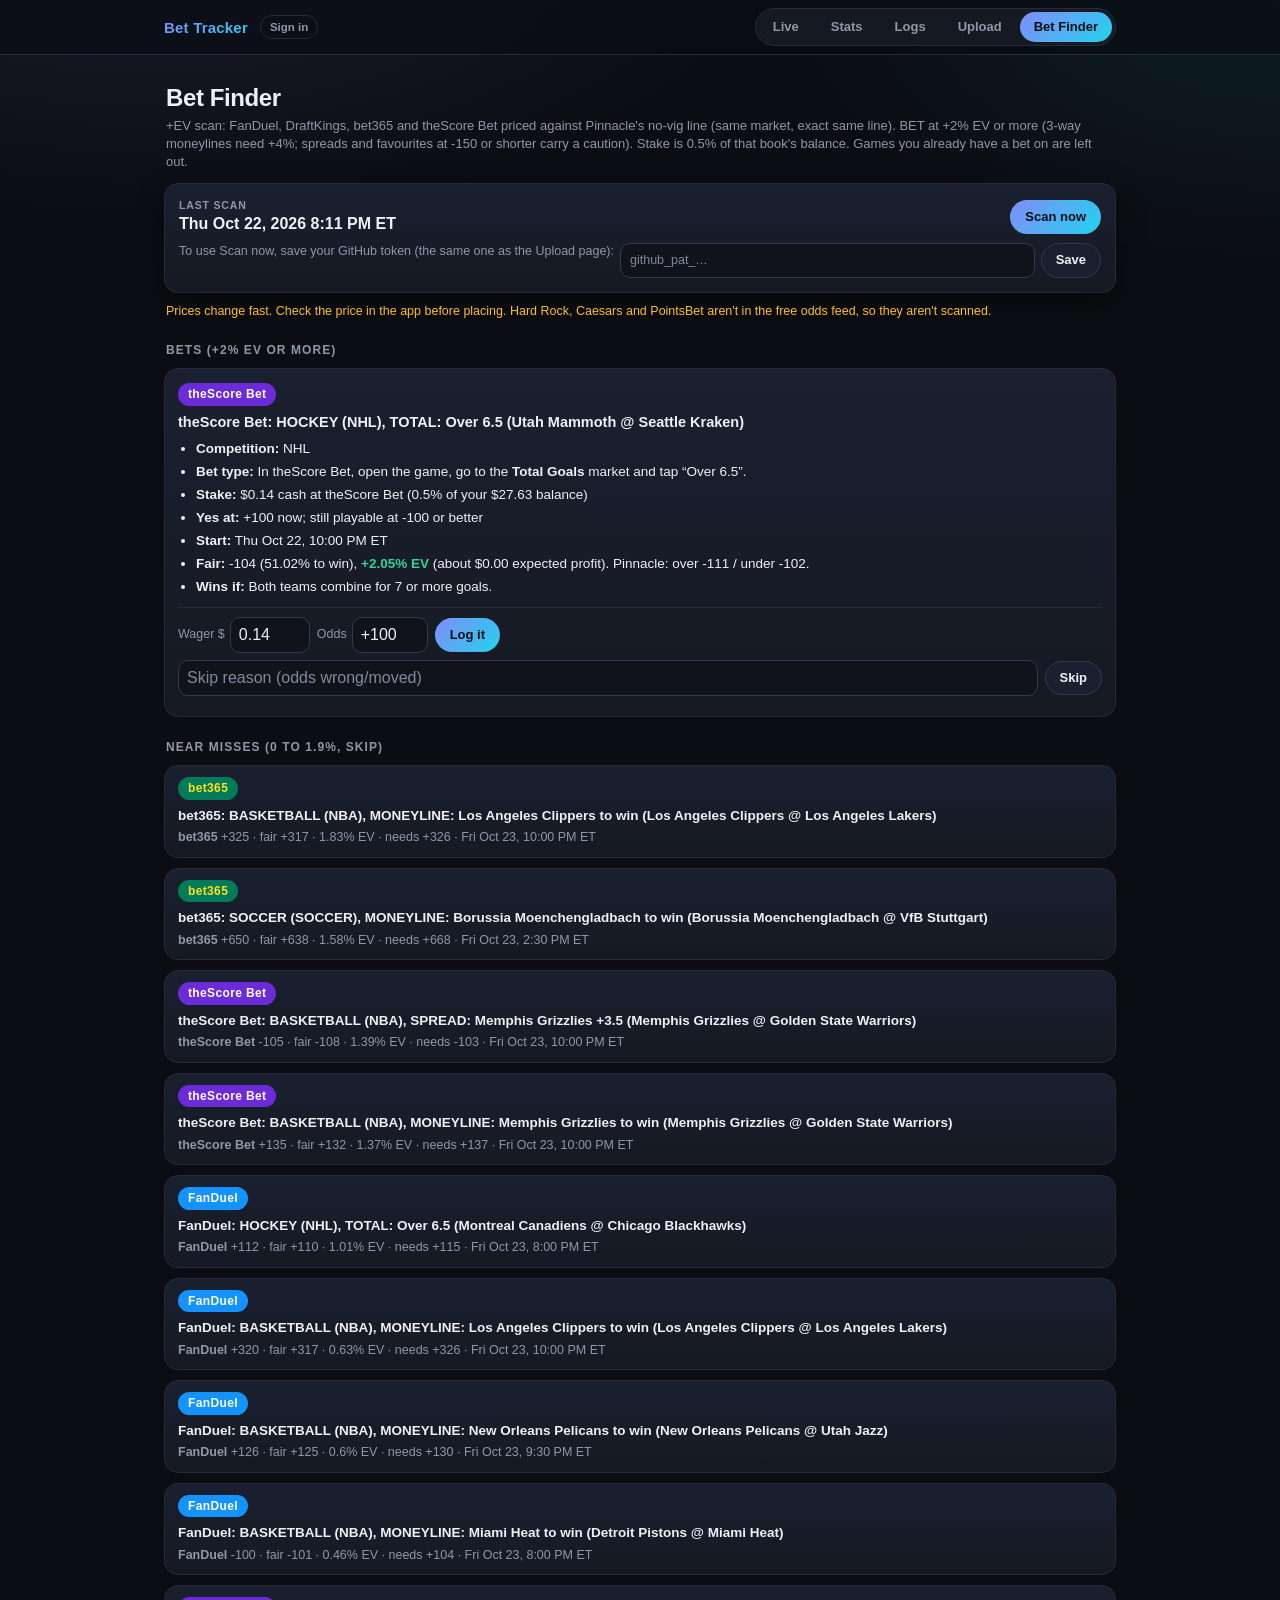
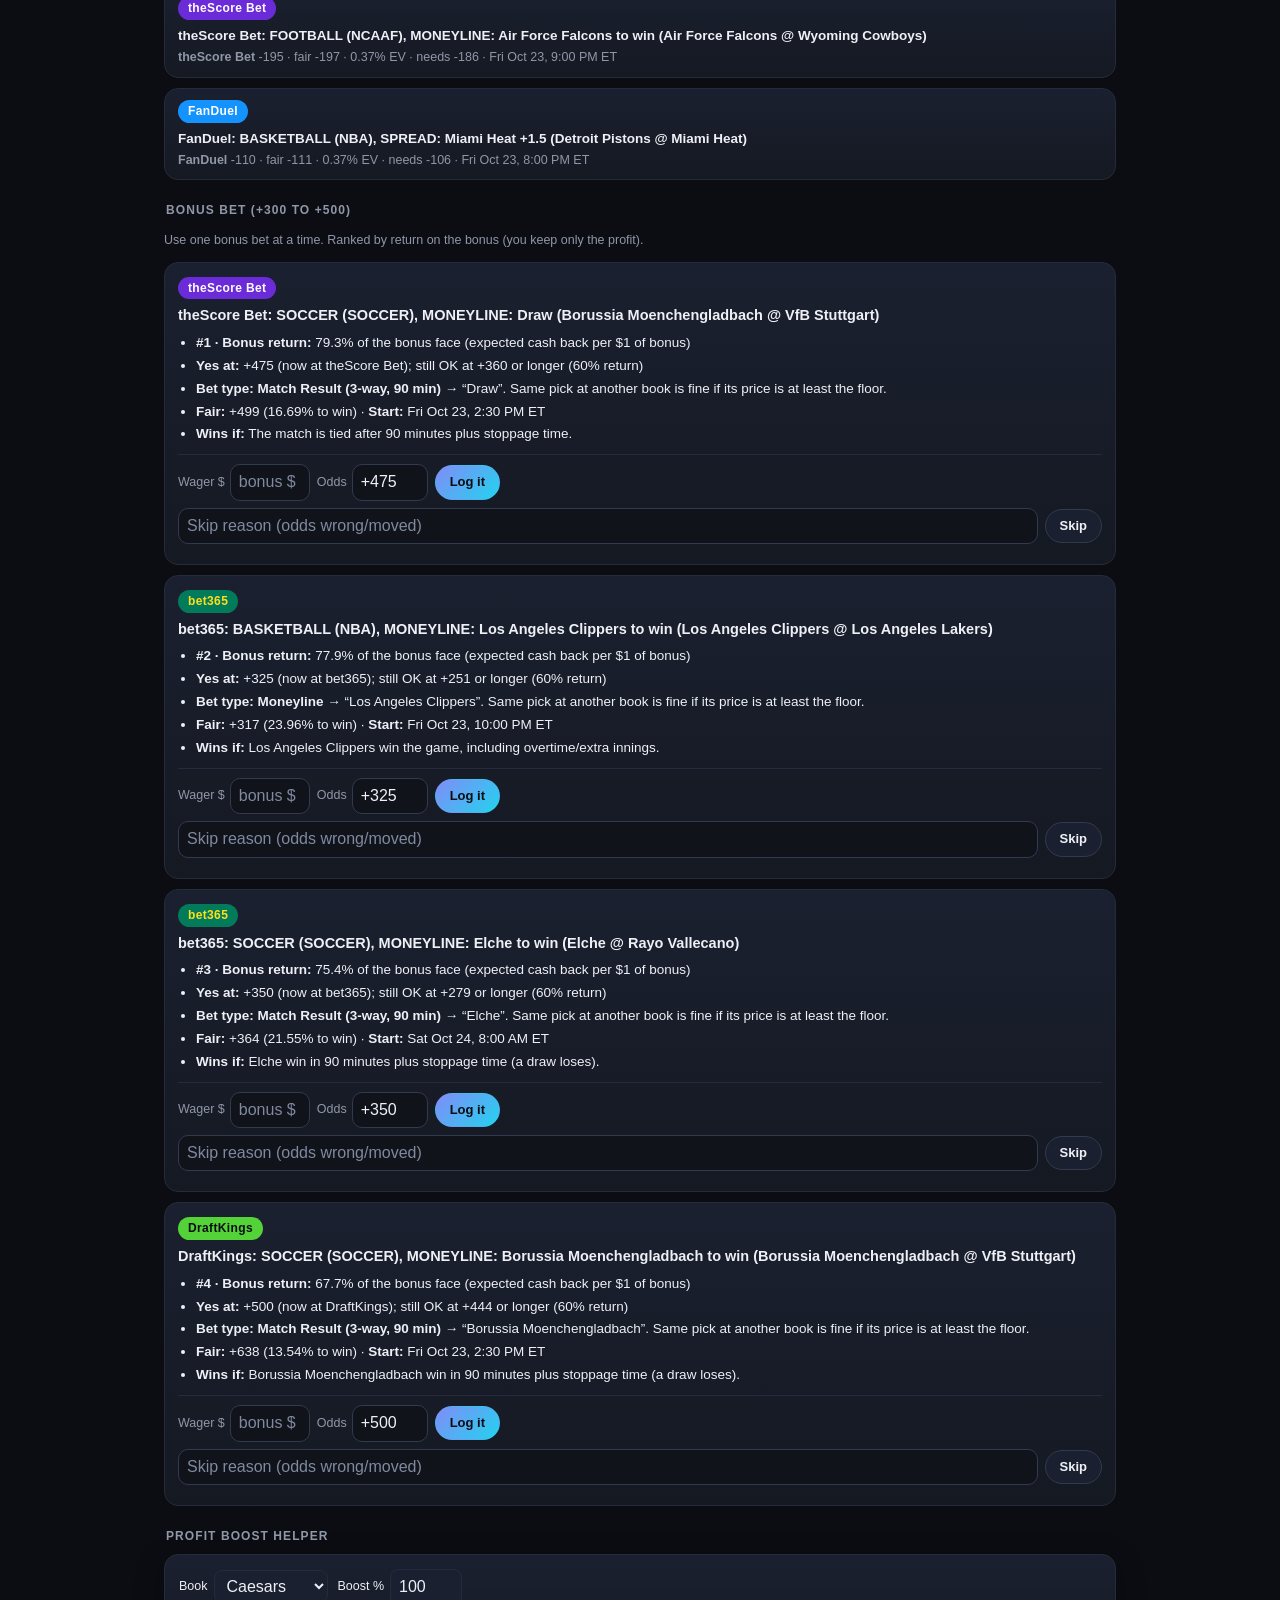
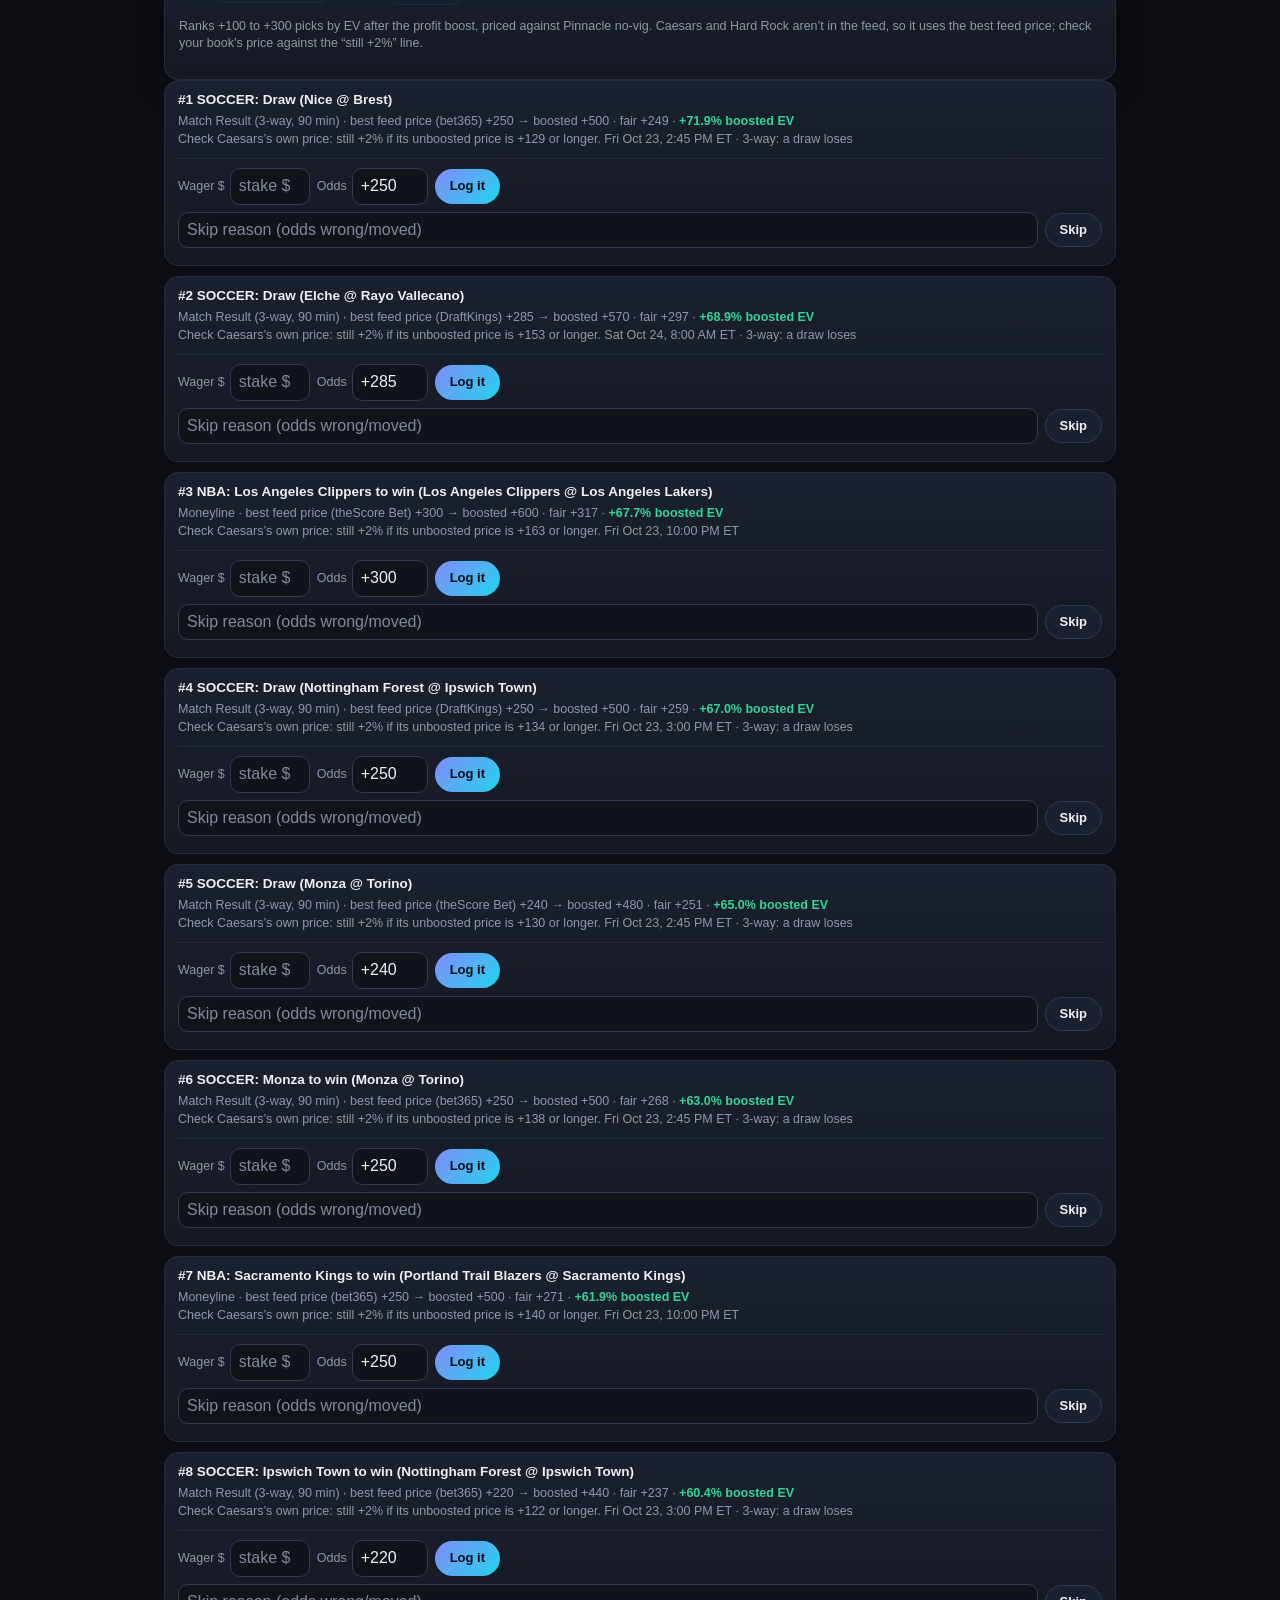
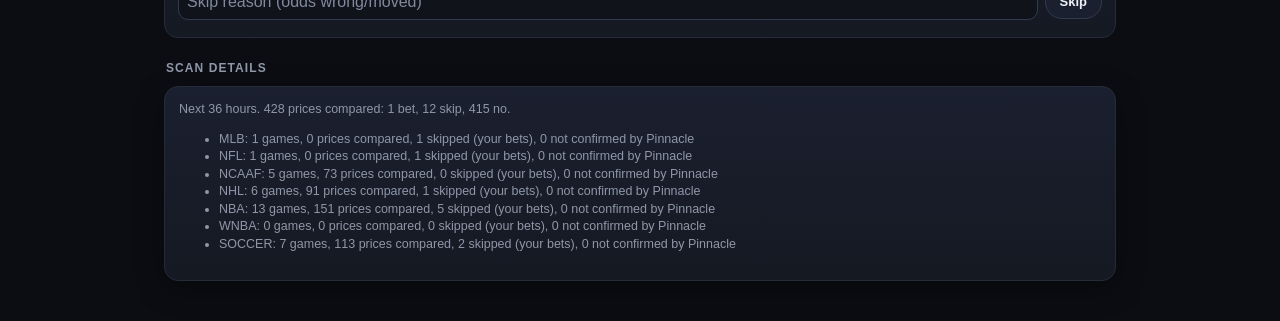
==== finder.html @ ce6e753c "Multi-user phase 2b: private per-user snapshots (publisher, snapshots table, fetch shim) Co-Authored" ====
<!doctype html>
<html lang="en">
<head>
<meta charset="utf-8">
<meta name="viewport" content="width=device-width,initial-scale=1,viewport-fit=cover">
<meta name="robots" content="noindex,nofollow">
<meta name="referrer" content="no-referrer">
<meta name="theme-color" content="#0b0d12">
<meta http-equiv="Content-Security-Policy" content="default-src 'none'; script-src 'self'; style-src 'self' 'unsafe-inline'; img-src 'self' data:; connect-src https://jzlfbpxcqerwtiurzsmu.supabase.co 'self' https://api.github.com; base-uri 'none'; form-action 'none'">
<title>Bet Finder · Bet Tracker</title>
<link rel="stylesheet" href="assets/site.css?v=20261023-1">
<link rel="stylesheet" href="assets/finder.css?v=20261022-1915">
</head>
<body>
<nav class="site-nav" aria-label="Primary"><div class="in"><span class="brand">Bet Tracker</span><div class="links"><a href="index.html">Live</a><a href="stats.html">Stats</a><a href="log.html">Logs</a><a href="upload.html">Upload</a><a href="finder.html" aria-current="page">Bet Finder</a></div></div></nav>
<main class="wrap">
  <h1 class="page-title">Bet Finder</h1>
  <p class="page-sub">+EV scan: FanDuel, DraftKings, bet365 and theScore Bet priced against Pinnacle's no-vig line (same market, exact same line). BET at +2% EV or more (3-way moneylines need +4%; spreads and favourites at -150 or shorter carry a caution). Stake is 0.5% of that book's balance. Games you already have a bet on are left out.</p>
  <section class="panel" id="scanbar">
    <div class="sb-row"><div><div class="lbl">Last scan</div><div id="scan-time" class="sb-time">…</div></div>
    <button class="btn pri" id="scan-now" type="button">Scan now</button></div>
    <div id="scan-status" class="muted small"></div>
    <div id="tok" class="small"></div>
  </section>
  <p class="warn small">Prices change fast. Check the price in the app before placing. Hard Rock, Caesars and PointsBet aren't in the free odds feed, so they aren't scanned.</p>
  <h2 class="sec-title">Bets (+2% EV or more)</h2>
  <div id="bets"></div>
  <h2 class="sec-title">Near misses (0 to 1.9%, skip)</h2>
  <div id="near"></div>
  <h2 class="sec-title">Bonus bet (+300 to +500)</h2>
  <div id="bonus"></div>
  <h2 class="sec-title">Profit boost helper</h2>
  <section class="panel small" id="boostbar">
    <div class="bb-row"><label>Book <select id="bb-book"><option>Caesars</option><option>bet365</option><option>Hard Rock</option></select></label>
    <label>Boost % <input id="bb-pct" type="number" inputmode="decimal" min="1" max="200" value="100"></label></div>
    <p class="muted">Ranks +100 to +300 picks by EV after the profit boost, priced against Pinnacle no-vig. Caesars and Hard Rock aren’t in the feed, so it uses the best feed price; check your book’s price against the “still +2%” line.</p>
  </section>
  <div id="boost"></div>
  <h2 class="sec-title">Scan details</h2>
  <div id="details" class="panel small muted"></div>
</main>
<script src="assets/vendor/supabase/supabase.js"></script><script src="assets/db.js?v=2"></script><script src="assets/finder.js?v=20261022-1915"></script>
</body>
</html>
---- assets/site.css ----
/* Shared design system for index.html (Live), stats.html (Stats), log.html (Logs). Dark, mobile-first. */
:root{
  --bg:#0b0d12;--bg2:#10131a;--card:#151922;--card2:#1b2030;--line:#252b3a;--line2:#313a4f;
  --txt:#eef0f5;--mut:#8f97a8;--dim:#8089a0;
  --win:#34d399;--lose:#f87171;--push:#fbbf24;--pre:#64748b;--accent:#818cf8;--accent2:#22d3ee;
  --grad:linear-gradient(135deg,#818cf8 0%,#22d3ee 100%);
  --r:14px;--r-sm:10px;--shadow:0 8px 28px rgba(0,0,0,.35);
  --font:ui-sans-serif,-apple-system,BlinkMacSystemFont,"Segoe UI",Roboto,"Helvetica Neue",Arial,sans-serif;
  --mono:ui-monospace,SFMono-Regular,Menlo,Consolas,monospace;
  color-scheme:dark;
}
*{box-sizing:border-box}
html{-webkit-text-size-adjust:100%}
body{margin:0;background:radial-gradient(1100px 520px at 12% -10%,rgba(129,140,248,.13),transparent 60%),radial-gradient(900px 480px at 100% 0,rgba(34,211,238,.09),transparent 55%),var(--bg);background-attachment:fixed;color:var(--txt);font:15px/1.4 var(--font);-webkit-font-smoothing:antialiased;padding:0 0 calc(28px + env(safe-area-inset-bottom))}
a{color:var(--accent2);text-decoration:none}a:hover{text-decoration:underline}
.wrap{max-width:980px;margin:0 auto;padding:12px 14px}
.muted{color:var(--mut)}.dim{color:var(--dim)}.pos{color:var(--win)}.neg{color:var(--lose)}.mono{font-family:var(--mono)}.num{font-variant-numeric:tabular-nums}

/* top nav */
.site-nav{position:sticky;top:0;z-index:50;backdrop-filter:blur(14px) saturate(1.4);-webkit-backdrop-filter:blur(14px) saturate(1.4);background:rgba(11,13,18,.72);border-bottom:1px solid var(--line);padding-top:env(safe-area-inset-top)}
.site-nav .in{max-width:980px;margin:0 auto;padding:8px 14px;display:flex;align-items:center;gap:12px}
.site-nav .brand{font-weight:800;letter-spacing:.2px;font-size:15px;background:var(--grad);-webkit-background-clip:text;background-clip:text;color:transparent;white-space:nowrap}
.site-nav .links{display:flex;gap:4px;margin-left:auto;background:var(--card);border:1px solid var(--line);border-radius:999px;padding:3px}
.site-nav .links a{color:var(--mut);font-size:13px;font-weight:600;padding:6px 14px;border-radius:999px;text-decoration:none;white-space:nowrap;transition:color .15s,background .15s}
.site-nav .links a:hover{color:var(--txt)}
.site-nav .links a[aria-current="page"]{color:#0b0d12;background:var(--grad)}

/* headings */
.page-title{font-size:24px;font-weight:800;letter-spacing:-.4px;margin:14px 2px 2px}
.page-sub{color:var(--mut);font-size:13px;margin:0 2px 12px}
.sec-title{font-size:12px;font-weight:700;color:var(--mut);text-transform:uppercase;letter-spacing:.09em;margin:22px 2px 9px}

/* surfaces */
.panel{background:linear-gradient(180deg,var(--card2),var(--card));border:1px solid var(--line);border-radius:var(--r);padding:14px;box-shadow:var(--shadow)}
.panel+.panel{margin-top:10px}
.panel h3{margin:0 0 10px;font-size:13px;color:var(--mut);font-weight:700;text-transform:uppercase;letter-spacing:.07em}

/* KPI tiles */
.kpis{display:grid;grid-template-columns:repeat(2,1fr);gap:8px}
@media(min-width:640px){.kpis{grid-template-columns:repeat(4,1fr)}}
.kpi{background:linear-gradient(180deg,var(--card2),var(--card));border:1px solid var(--line);border-radius:var(--r);padding:12px 13px;position:relative;overflow:hidden}
.kpi::before{content:"";position:absolute;inset:0 0 auto 0;height:2px;background:var(--grad);opacity:.7}
.kpi .l{font-size:11px;color:var(--mut);text-transform:uppercase;letter-spacing:.07em;font-weight:600}
.kpi .v{font-size:24px;font-weight:800;letter-spacing:-.5px;margin-top:3px;font-variant-numeric:tabular-nums}
.kpi .s{font-size:11.5px;color:var(--mut);margin-top:1px}

/* chips, pills, buttons, segmented control */
.chip{display:inline-flex;align-items:center;gap:5px;font-size:11px;font-weight:700;padding:3px 9px;border-radius:999px;background:var(--card2);border:1px solid var(--line);color:var(--mut);white-space:nowrap}
.chip.won,.chip.win{color:#052e1c;background:var(--win);border-color:transparent}
.chip.lost,.chip.lose{color:#3b0a0a;background:var(--lose);border-color:transparent}
.chip.push,.chip.void{color:#3a2a00;background:var(--push);border-color:transparent}
.btn{font:inherit;font-size:13px;font-weight:600;color:var(--txt);background:var(--card2);border:1px solid var(--line2);border-radius:999px;padding:7px 14px;cursor:pointer;transition:border-color .15s,background .15s}
.btn:hover{border-color:var(--accent)}.btn:focus-visible,.seg button:focus-visible,input:focus-visible,select:focus-visible,a:focus-visible{outline:2px solid var(--accent2);outline-offset:2px}
.seg{display:inline-flex;gap:3px;background:var(--card);border:1px solid var(--line);border-radius:999px;padding:3px;max-width:100%;flex-wrap:wrap;border-radius:16px}
.seg button{font:inherit;font-size:12.5px;font-weight:600;color:var(--mut);background:none;border:0;border-radius:999px;padding:6px 13px;cursor:pointer;white-space:nowrap}
.seg button[aria-selected="true"],.seg button.on{color:#0b0d12;background:var(--grad)}
input[type=search],input[type=text],select{font:inherit;font-size:14px;color:var(--txt);background:var(--card);border:1px solid var(--line2);border-radius:var(--r-sm);padding:9px 12px;min-width:0}
input::placeholder{color:var(--dim)}

/* tables */
.tbl-wrap{border:1px solid var(--line);border-radius:var(--r);background:var(--card)}
table.tbl{width:100%;border-collapse:collapse;font-size:13px;font-variant-numeric:tabular-nums}
.tbl th{position:sticky;top:0;text-align:left;font-size:11px;text-transform:uppercase;letter-spacing:.07em;color:var(--mut);background:var(--card2);padding:9px 11px;border-bottom:1px solid var(--line);white-space:nowrap}
.tbl td{padding:9px 11px;border-bottom:1px solid var(--line);vertical-align:top}
.tbl tr:last-child td{border-bottom:0}.tbl tbody tr:hover td{background:rgba(129,140,248,.06)}
.tbl .r{text-align:right}
/* no scroll bars anywhere: tables fit the screen and wrap instead of scrolling */
table.tbl{table-layout:auto;max-width:100%}.tbl td,.tbl th{overflow-wrap:anywhere;word-break:break-word}
@media(max-width:759px){.tbl th{white-space:normal;padding:7px 5px;font-size:10px;letter-spacing:.02em}.tbl td{padding:7px 5px;font-size:12px}.tbl td.pk{min-width:0;max-width:none}}
img,svg,video,canvas,pre{max-width:100%}pre{white-space:pre-wrap;overflow-wrap:anywhere}

/* utility */
.row{display:flex;align-items:center;gap:8px}.row.sb{justify-content:space-between}.grow{flex:1;min-width:0}
.grid2{display:grid;gap:10px}@media(min-width:760px){.grid2{grid-template-columns:1fr 1fr}}
.empty{color:var(--mut);text-align:center;padding:26px 10px;font-size:14px}
.skeleton{background:linear-gradient(90deg,var(--card) 25%,var(--card2) 50%,var(--card) 75%);background-size:200% 100%;animation:sk 1.3s infinite;border-radius:var(--r-sm);min-height:18px}
@keyframes sk{to{background-position:-200% 0}}
.foot{color:var(--dim);font-size:11.5px;text-align:center;margin:24px 0 4px}
@media(prefers-reduced-motion:reduce){*{animation:none!important;transition:none!important}}

@media(max-width:430px){.site-nav .links a{padding:6px 9px;font-size:12.5px}.site-nav .brand{font-size:13.5px}.site-nav .in{gap:8px}}
/* nav: all five tabs fit on narrow phones; brand wraps above the links */
.site-nav .links{min-width:0}
@media(max-width:520px){.site-nav .in{flex-wrap:wrap;row-gap:6px}.site-nav .links{margin-left:0;width:100%;justify-content:space-between}.site-nav .links a{padding:6px 8px;font-size:12.5px;flex:1 1 auto;text-align:center}}
@media(max-width:380px){.site-nav .links a{padding:6px 5px;font-size:12px}}
.site-nav .acct{font-size:11.5px;font-weight:700;color:var(--mut);text-decoration:none;border:1px solid var(--line);border-radius:999px;padding:3px 9px;max-width:110px;overflow:hidden;text-overflow:ellipsis;white-space:nowrap}
.site-nav .acct:hover{color:var(--txt)}
---- assets/finder.css ----
.sb-row{display:flex;align-items:center;justify-content:space-between;gap:10px}
.sb-time{font-weight:800;font-size:16px}
.small{font-size:12.5px}
.lbl{font-size:10.5px;text-transform:uppercase;letter-spacing:.08em;color:var(--mut);font-weight:700}
.btn.pri{background:var(--grad);color:#0b0d12;border-color:transparent}
.btn[disabled]{opacity:.55;cursor:default}
#scan-status{margin-top:8px}
#tok{margin-top:8px;display:flex;gap:6px;flex-wrap:wrap}
#tok input{flex:1;min-width:0;font:inherit;background:var(--bg2);color:var(--txt);border:1px solid var(--line2);border-radius:var(--r-sm);padding:7px 9px}
.warn{color:var(--push);margin:10px 2px}
.pick{background:linear-gradient(180deg,var(--card2),var(--card));border:1px solid var(--line);border-radius:var(--r);padding:13px;margin-bottom:10px}
.pick h4{margin:0 0 8px;font-size:14.5px;line-height:1.35;font-weight:800}
.pick ul{margin:0;padding-left:18px;display:grid;gap:4px;font-size:13.5px}
.pick .ev{color:var(--win);font-weight:700}
.near{padding:10px 13px}
.near h4{font-size:13.5px;margin-bottom:4px}
.near p{margin:0;font-size:12.5px;color:var(--mut)}
.empty{color:var(--mut);font-size:13.5px;padding:6px 2px}
.err{color:var(--lose)}
.app{display:inline-block;font-size:12px;font-weight:800;letter-spacing:.03em;padding:3px 10px;border-radius:999px;margin-bottom:7px;color:#fff}
.app-FanDuel{background:#1493ff}.app-DraftKings{background:#53d337;color:#0b0d12}.app-bet365{background:#027b5b;color:#ffdf1b}.app-theScore{background:#6c2bd9}

.caution{color:#fbbf24}
.bb-row{display:flex;flex-wrap:wrap;gap:10px;align-items:center;margin-bottom:6px}
.bb-row label{display:flex;gap:6px;align-items:center}
.bb-row select,.bb-row input{background:var(--card2,#151923);color:inherit;border:1px solid var(--line,#2a2f3a);border-radius:8px;padding:6px 8px;font:inherit;font-size:16px;max-width:120px}
.act{margin-top:10px;border-top:1px solid var(--line);padding-top:9px;display:grid;gap:7px}
.act-row{display:flex;flex-wrap:wrap;gap:7px;align-items:center}
.act label{display:flex;gap:5px;align-items:center;font-size:12.5px;color:var(--mut)}
.act input{font:inherit;font-size:16px;background:var(--bg2);color:var(--txt);border:1px solid var(--line2);border-radius:var(--r-sm);padding:6px 8px;min-width:0}
.act .a-stake{width:80px}.act .a-odds{width:76px}.act .a-why{flex:1 1 140px}
.act .btn{white-space:normal}
.act .a-log[data-armed="1"]{background:var(--win);color:#0b0d12}
.pick.logged{border-color:var(--win)}.pick.skipping{opacity:.55}
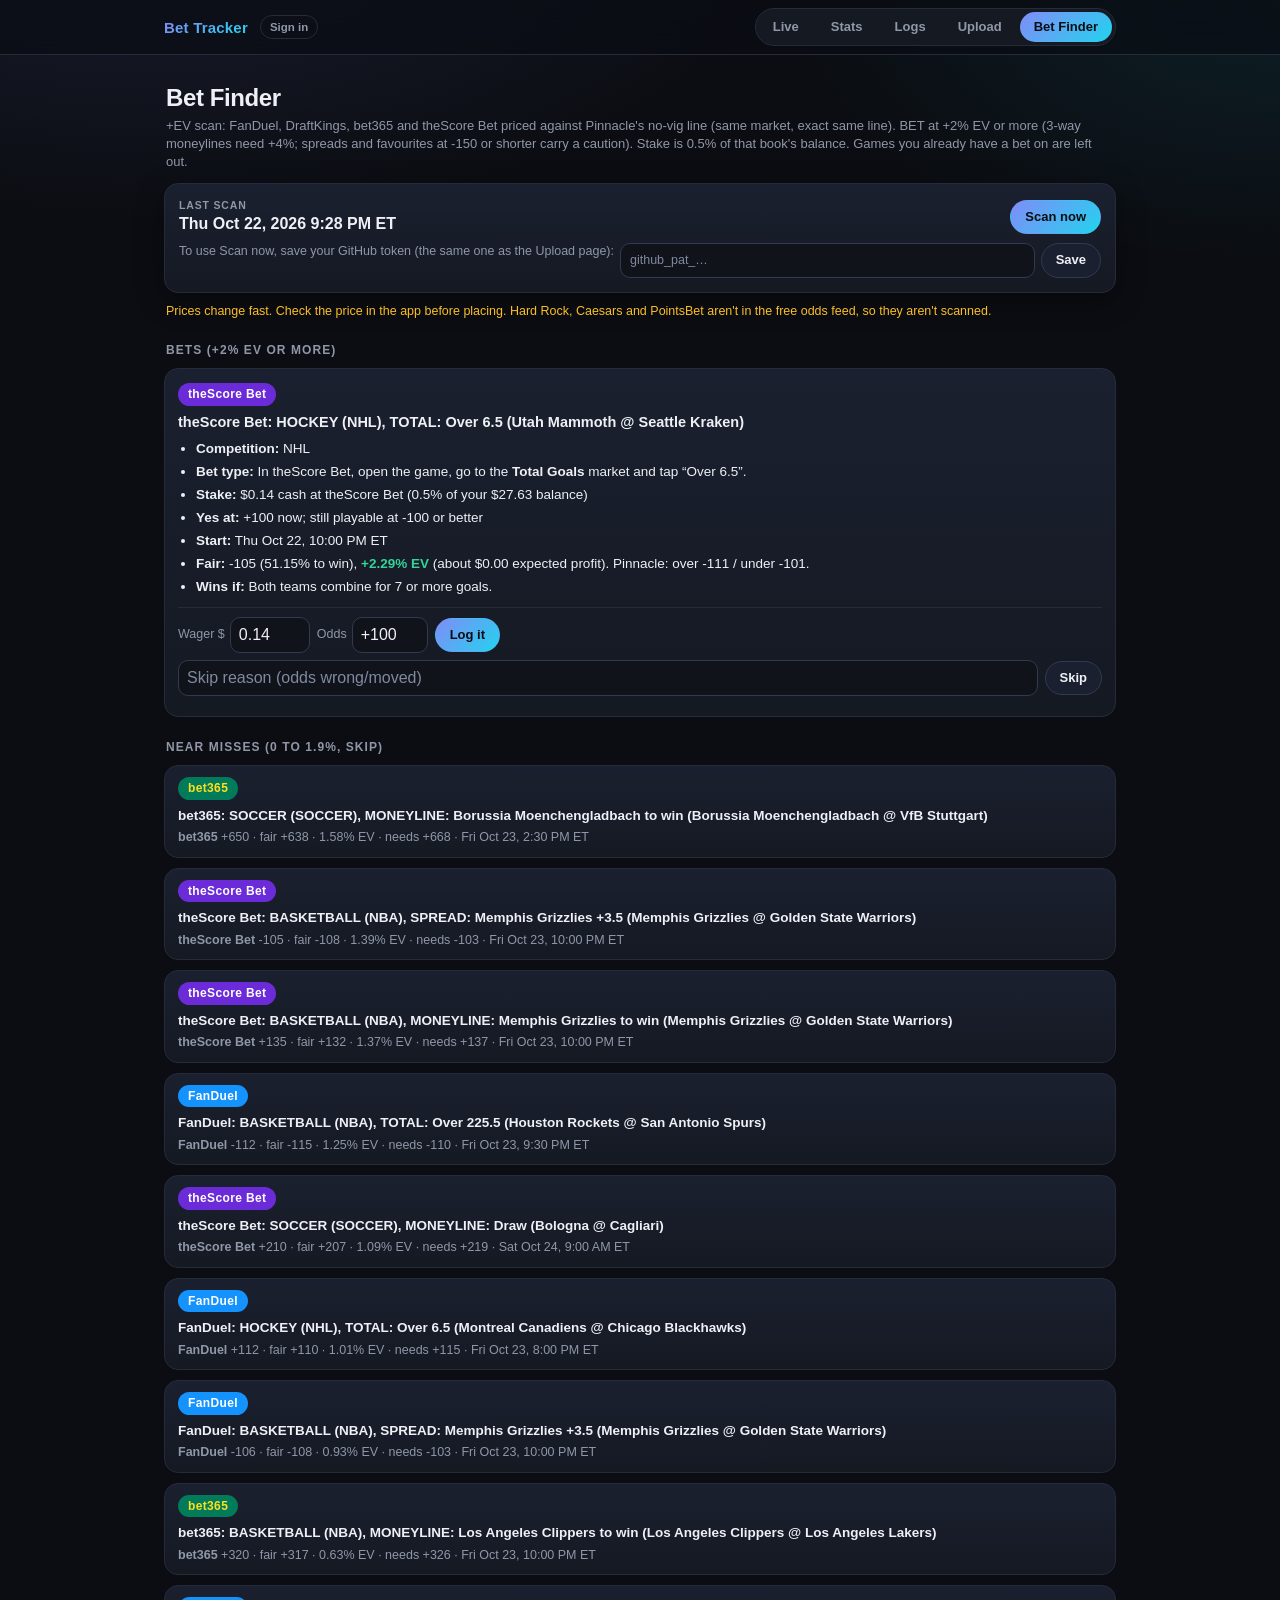
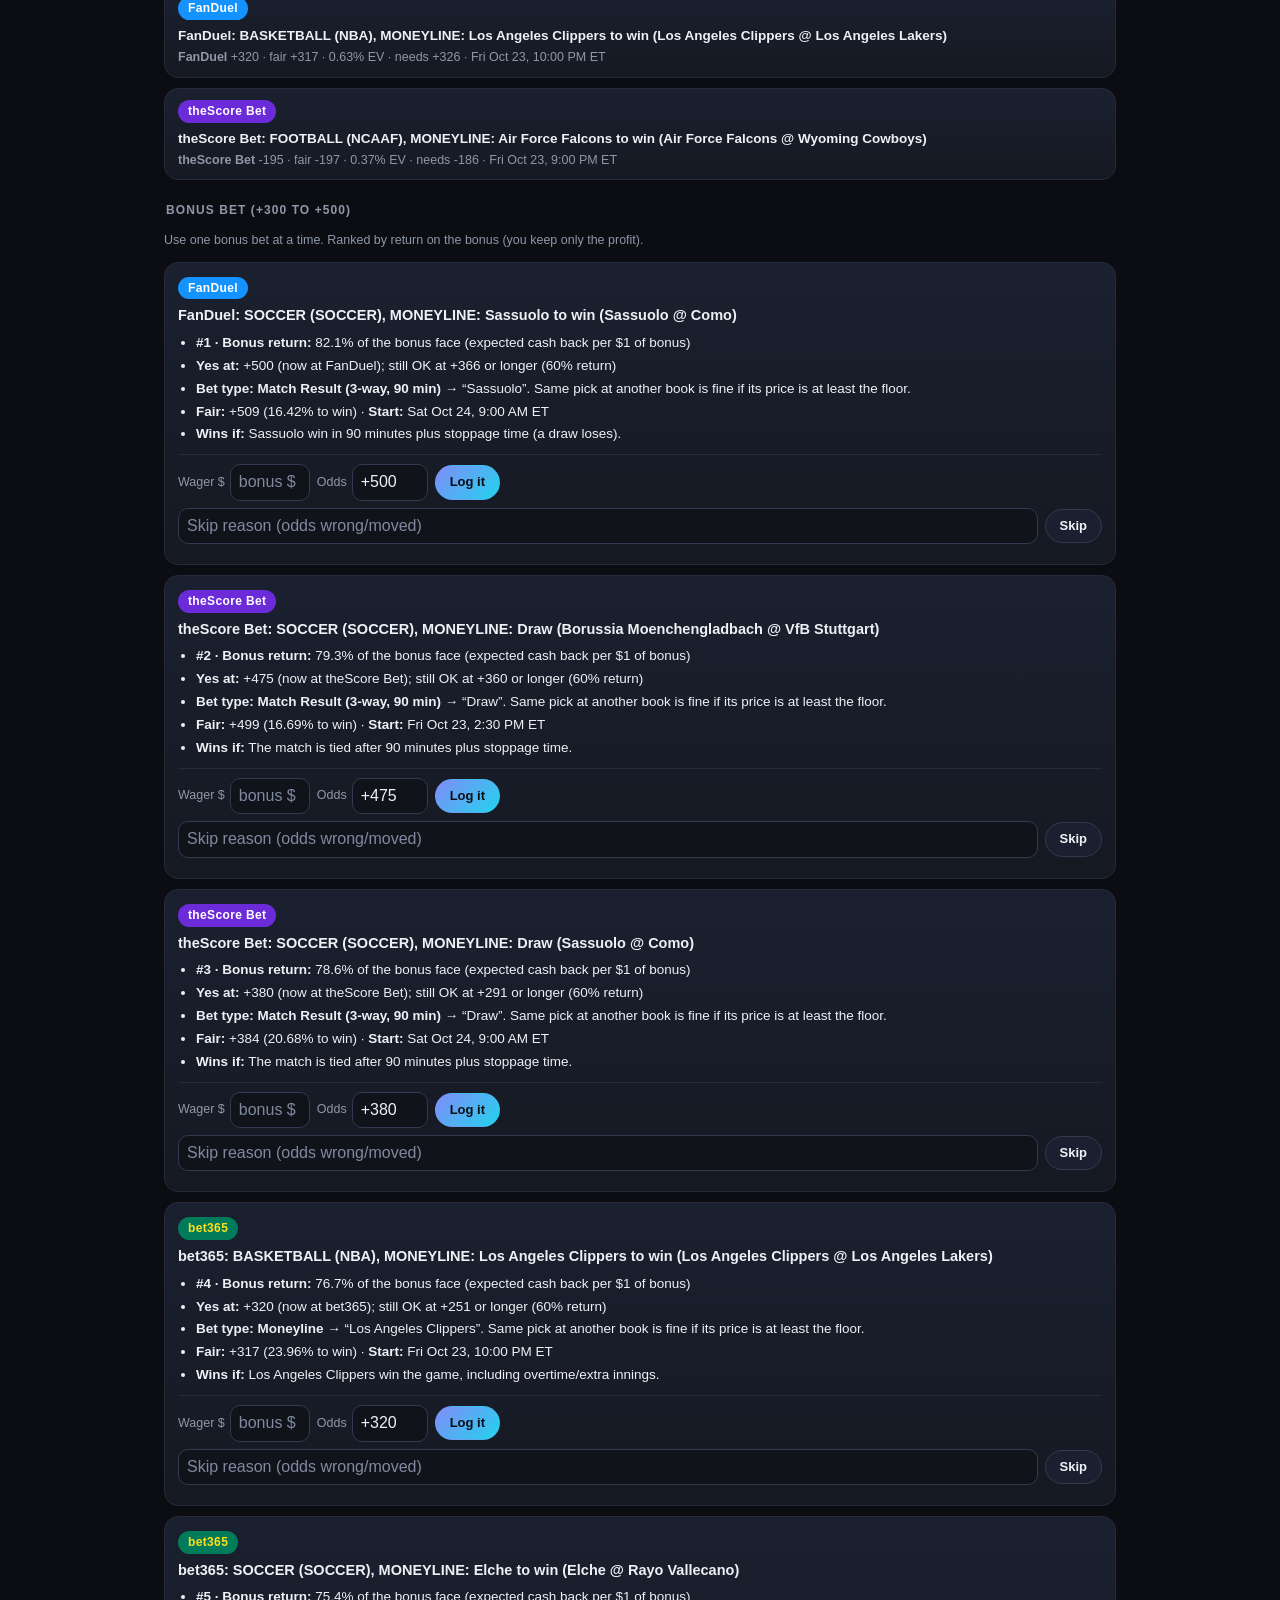
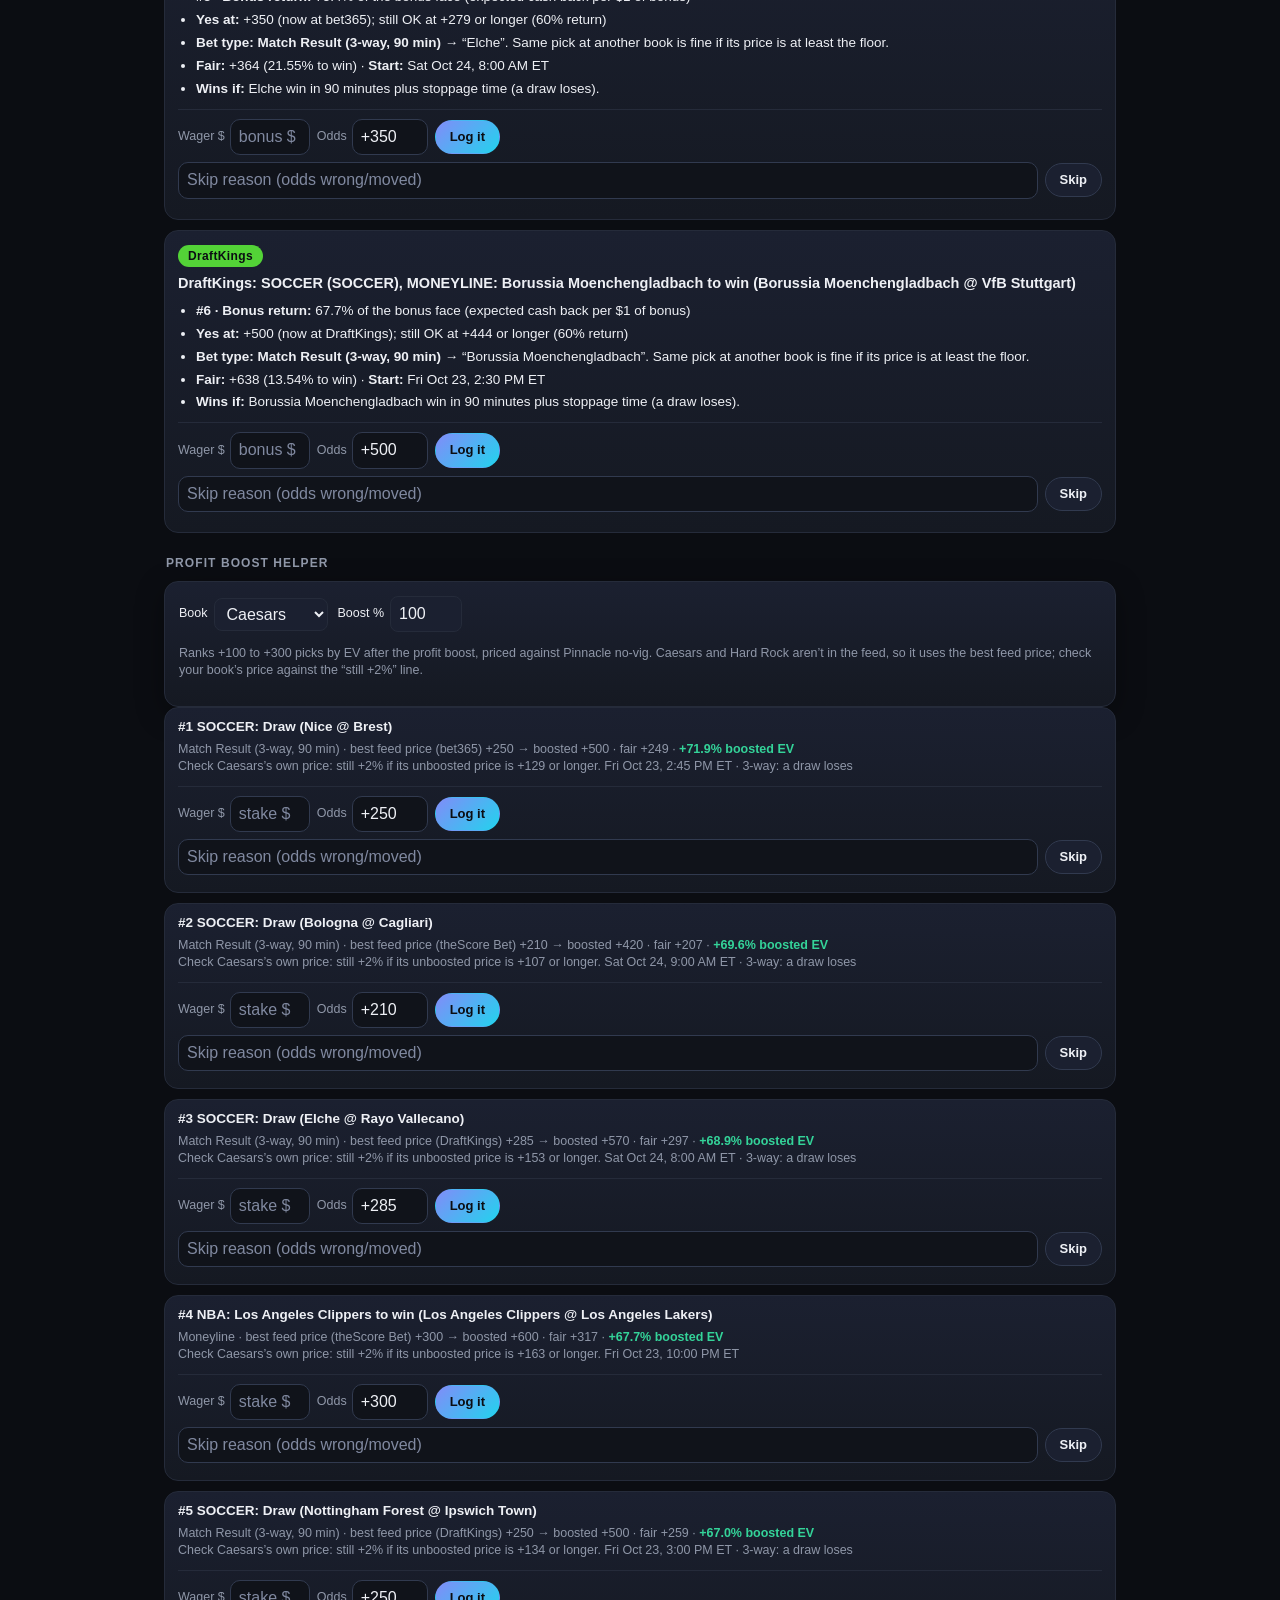
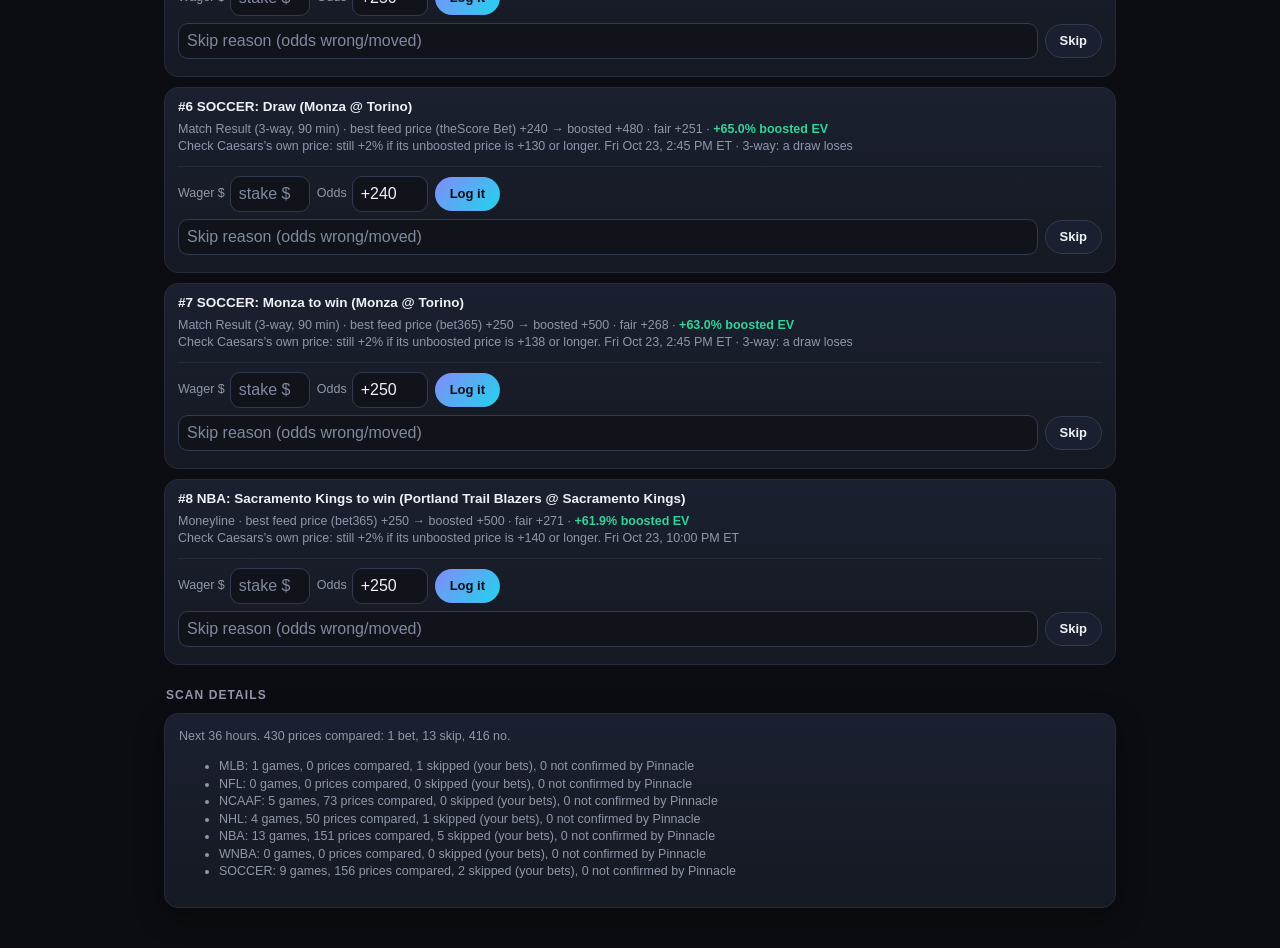
==== commit aaff783f: "Multi-user phase 3: token-free writes via request queue, server worker, cutover switch Co-Authored-B" ====
--- a/finder.html
+++ b/finder.html
@@ -39,6 +39,6 @@
   <h2 class="sec-title">Scan details</h2>
   <div id="details" class="panel small muted"></div>
 </main>
-<script src="assets/vendor/supabase/supabase.js"></script><script src="assets/db.js?v=2"></script><script src="assets/finder.js?v=20261022-1915"></script>
+<script src="assets/vendor/supabase/supabase.js"></script><script src="assets/db.js?v=4"></script><script src="assets/finder.js?v=20261022-1915"></script>
 </body>
 </html>
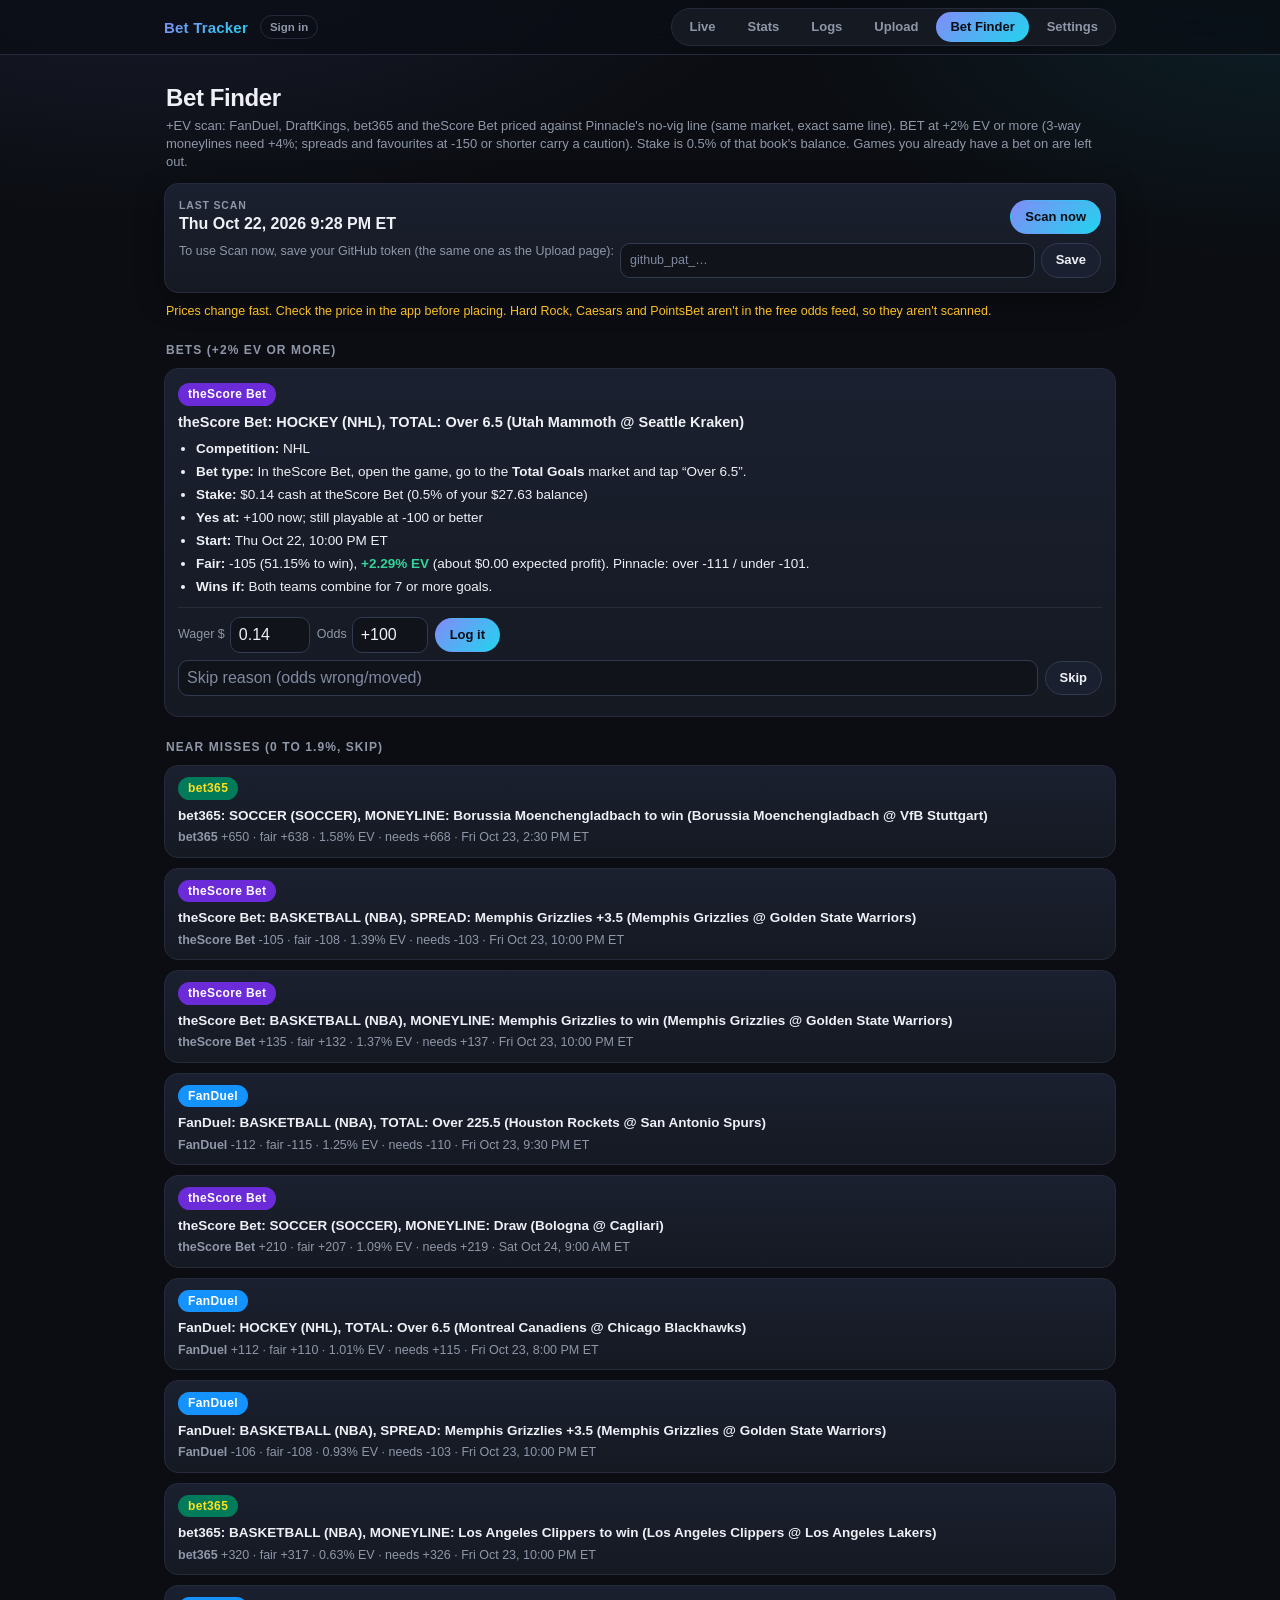
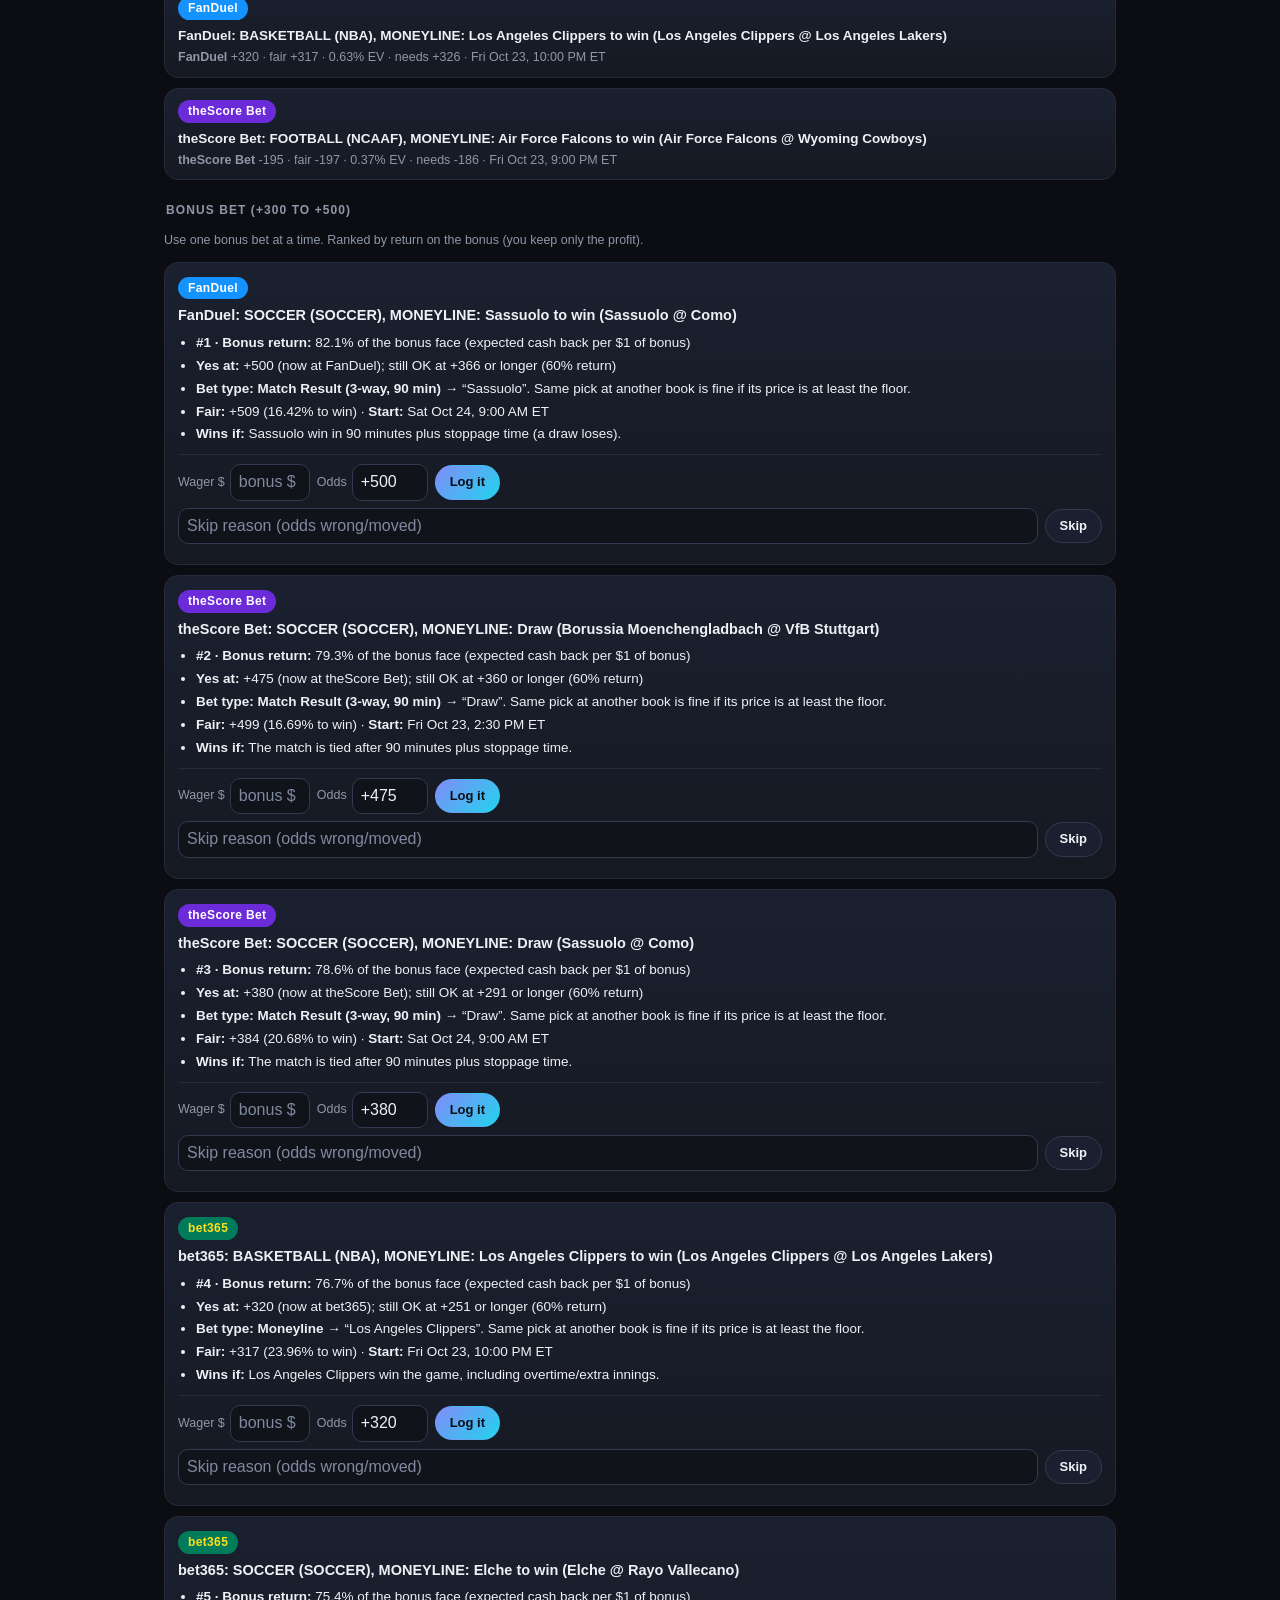
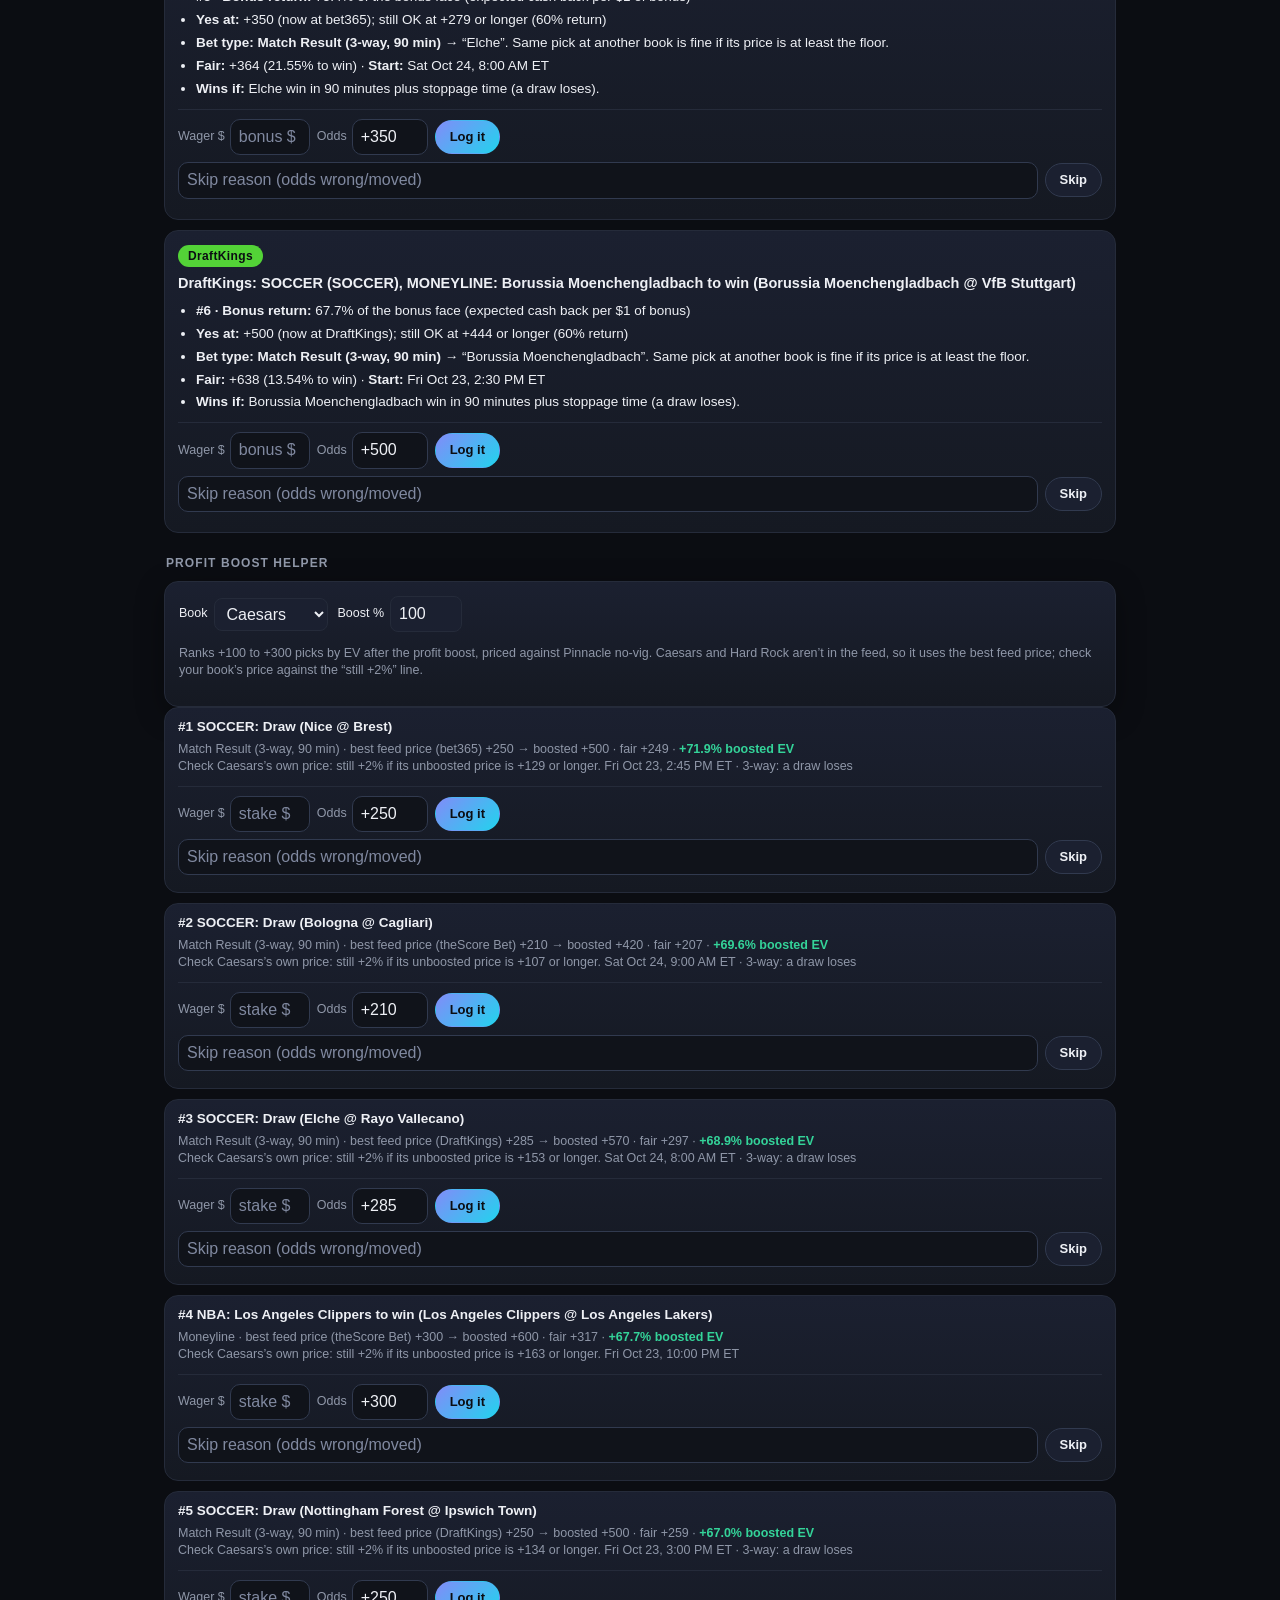
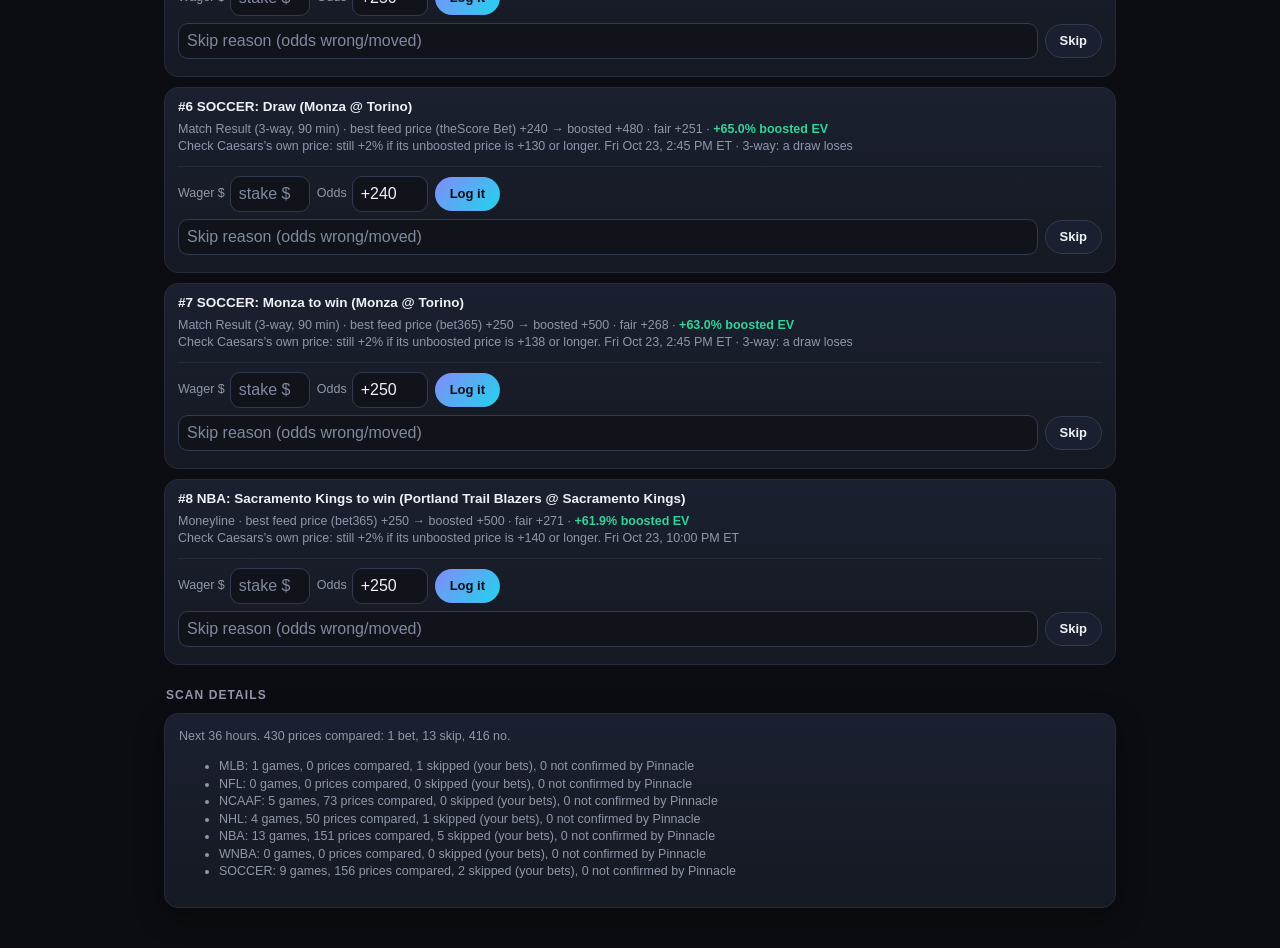
==== commit cf583ab1: "Multi-user: per-user Settings page (profile), slip names from profile Co-Authored-By: Claude Sonnet " ====
--- a/finder.html
+++ b/finder.html
@@ -12,7 +12,7 @@
 <link rel="stylesheet" href="assets/finder.css?v=20261022-1915">
 </head>
 <body>
-<nav class="site-nav" aria-label="Primary"><div class="in"><span class="brand">Bet Tracker</span><div class="links"><a href="index.html">Live</a><a href="stats.html">Stats</a><a href="log.html">Logs</a><a href="upload.html">Upload</a><a href="finder.html" aria-current="page">Bet Finder</a></div></div></nav>
+<nav class="site-nav" aria-label="Primary"><div class="in"><span class="brand">Bet Tracker</span><div class="links"><a href="index.html">Live</a><a href="stats.html">Stats</a><a href="log.html">Logs</a><a href="upload.html">Upload</a><a href="finder.html" aria-current="page">Bet Finder</a><a href="settings.html">Settings</a></div></div></nav>
 <main class="wrap">
   <h1 class="page-title">Bet Finder</h1>
   <p class="page-sub">+EV scan: FanDuel, DraftKings, bet365 and theScore Bet priced against Pinnacle's no-vig line (same market, exact same line). BET at +2% EV or more (3-way moneylines need +4%; spreads and favourites at -150 or shorter carry a caution). Stake is 0.5% of that book's balance. Games you already have a bet on are left out.</p>
@@ -39,6 +39,6 @@
   <h2 class="sec-title">Scan details</h2>
   <div id="details" class="panel small muted"></div>
 </main>
-<script src="assets/vendor/supabase/supabase.js"></script><script src="assets/db.js?v=4"></script><script src="assets/finder.js?v=20261022-1915"></script>
+<script src="assets/vendor/supabase/supabase.js"></script><script src="assets/db.js?v=4"></script><script src="assets/finder.js?v=20261023-1"></script>
 </body>
 </html>
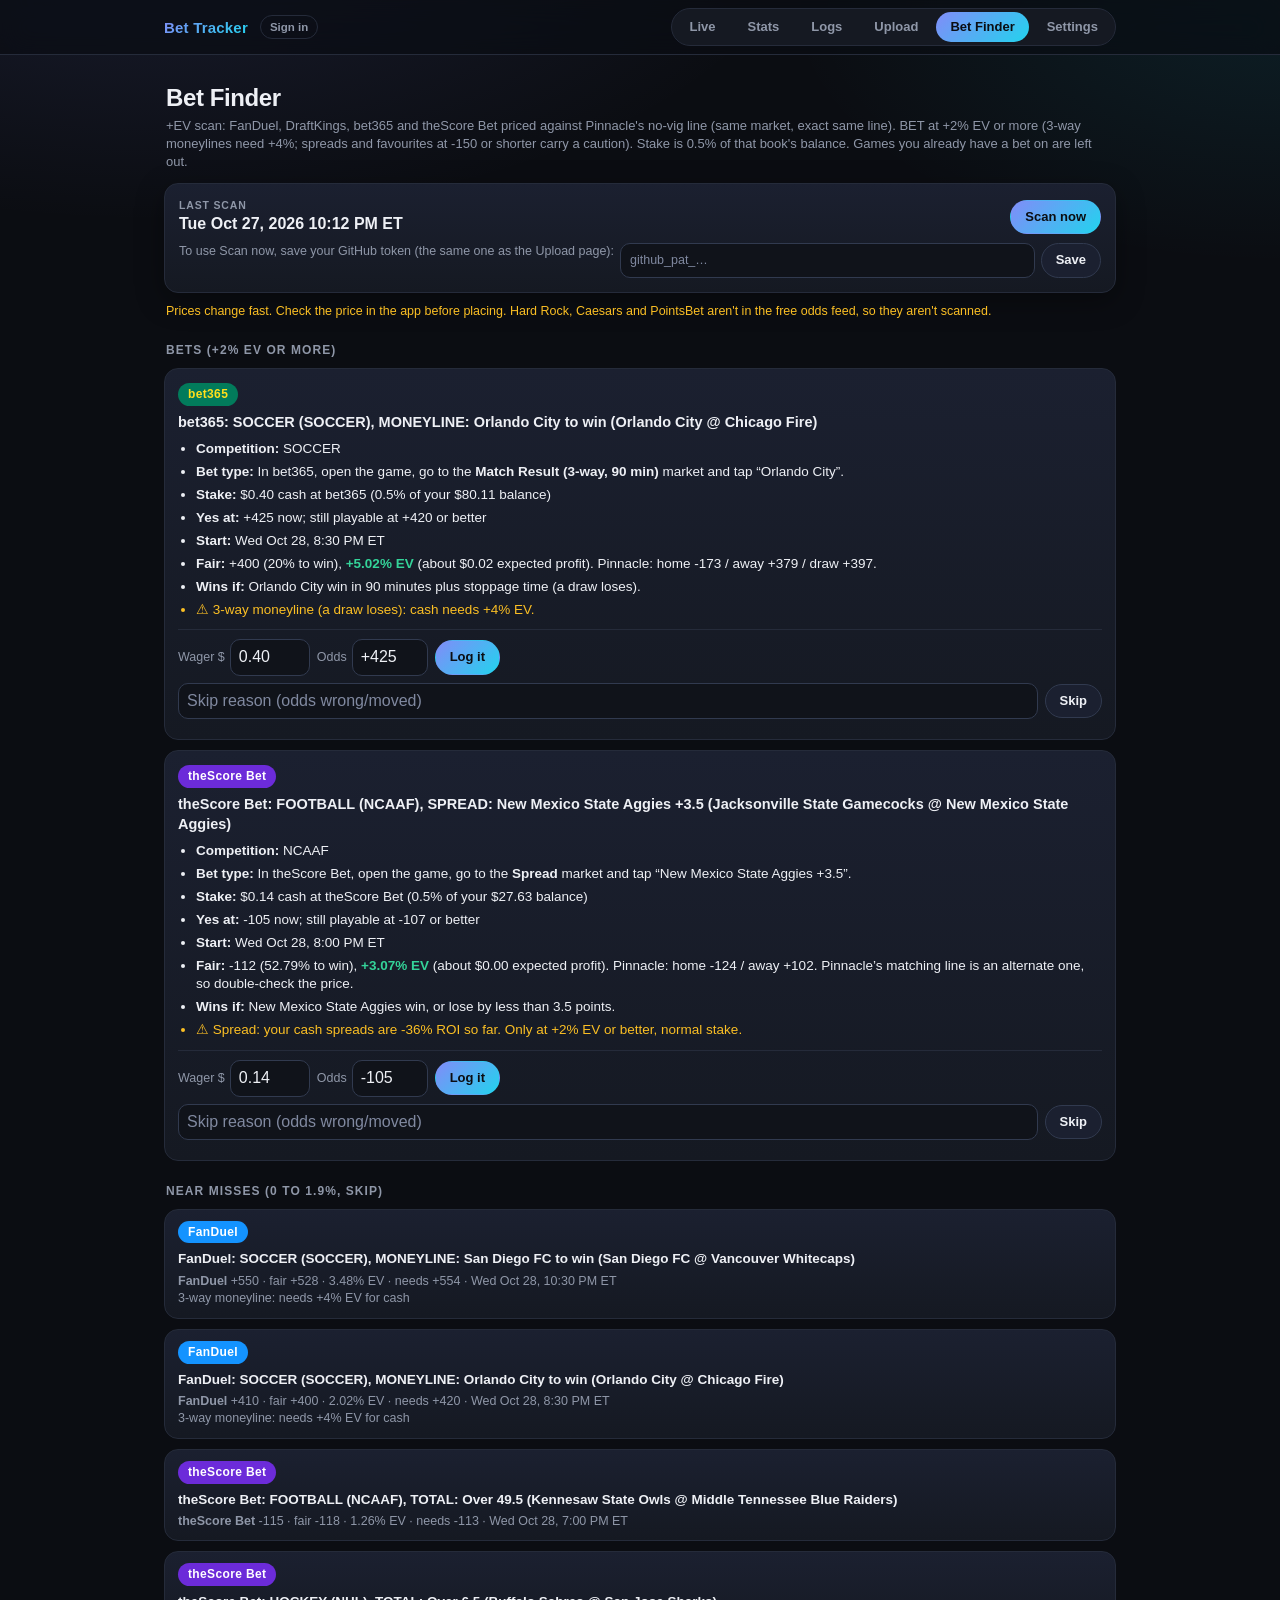
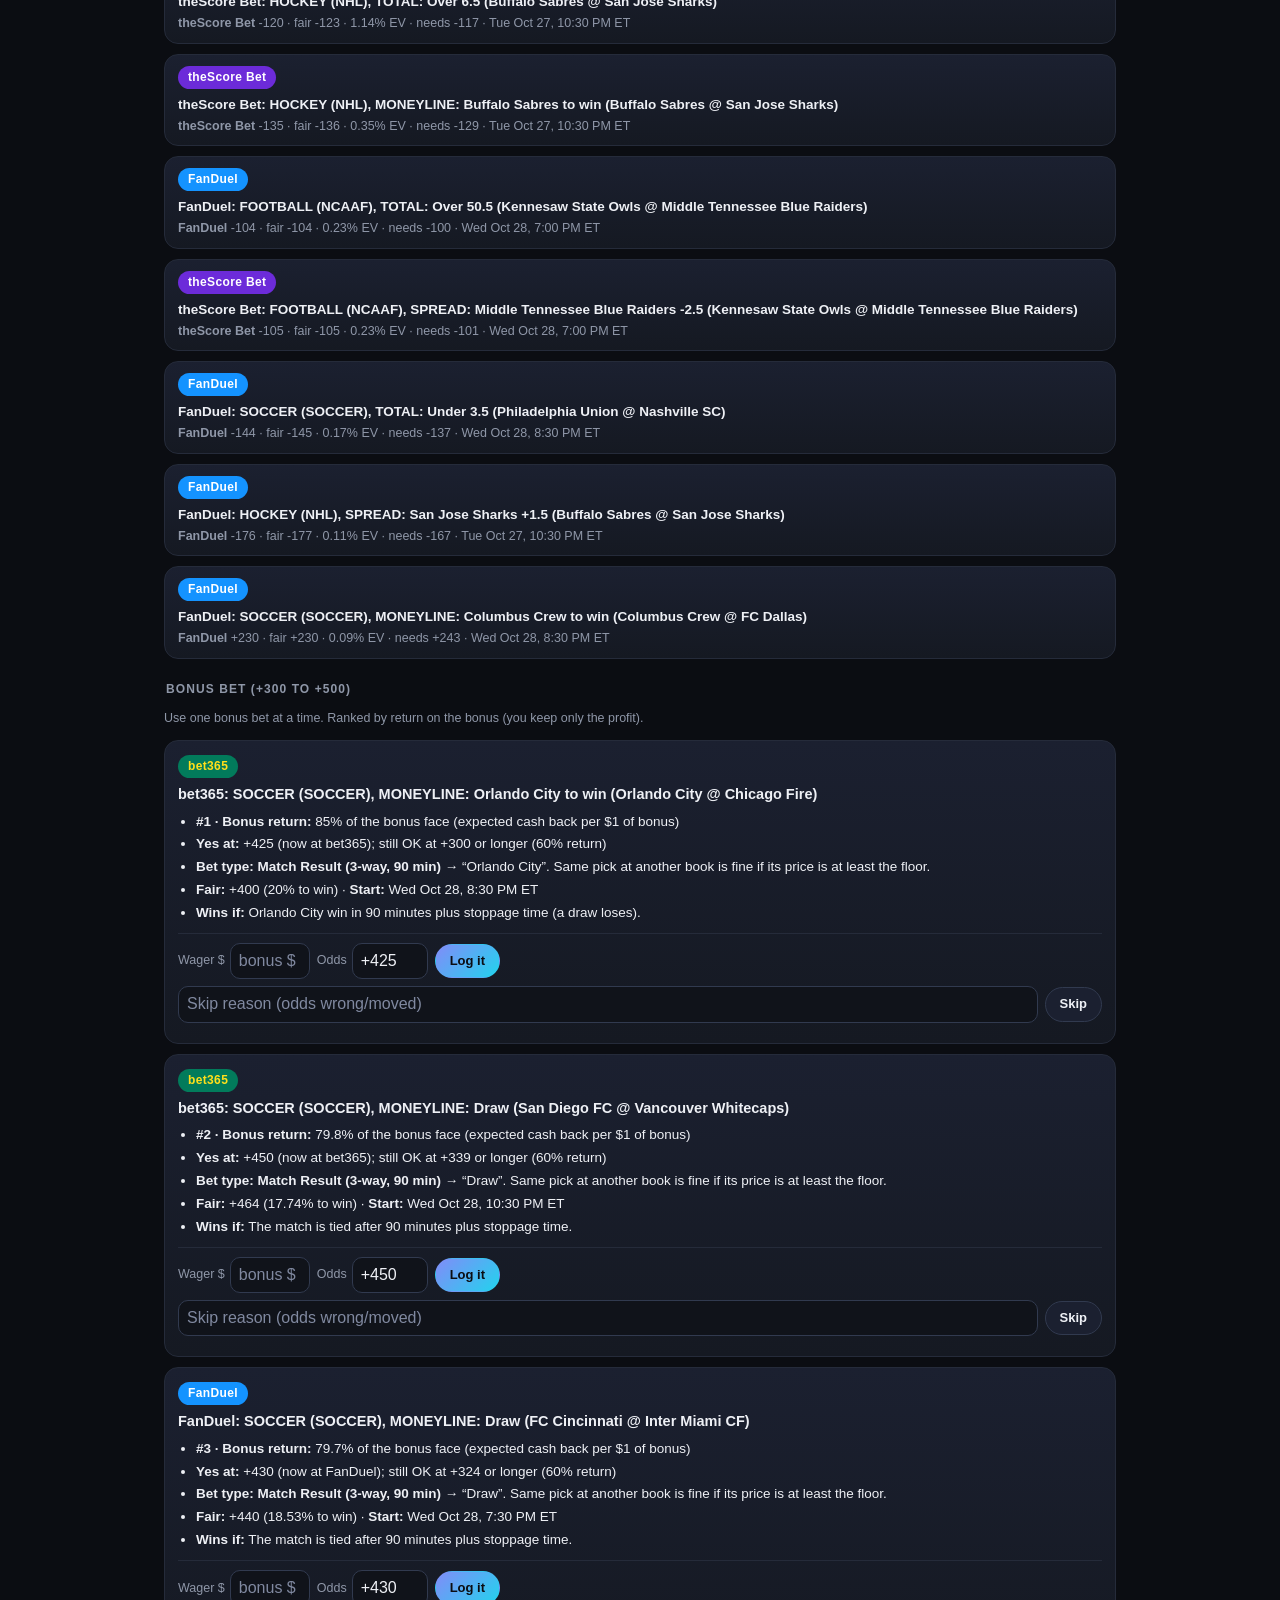
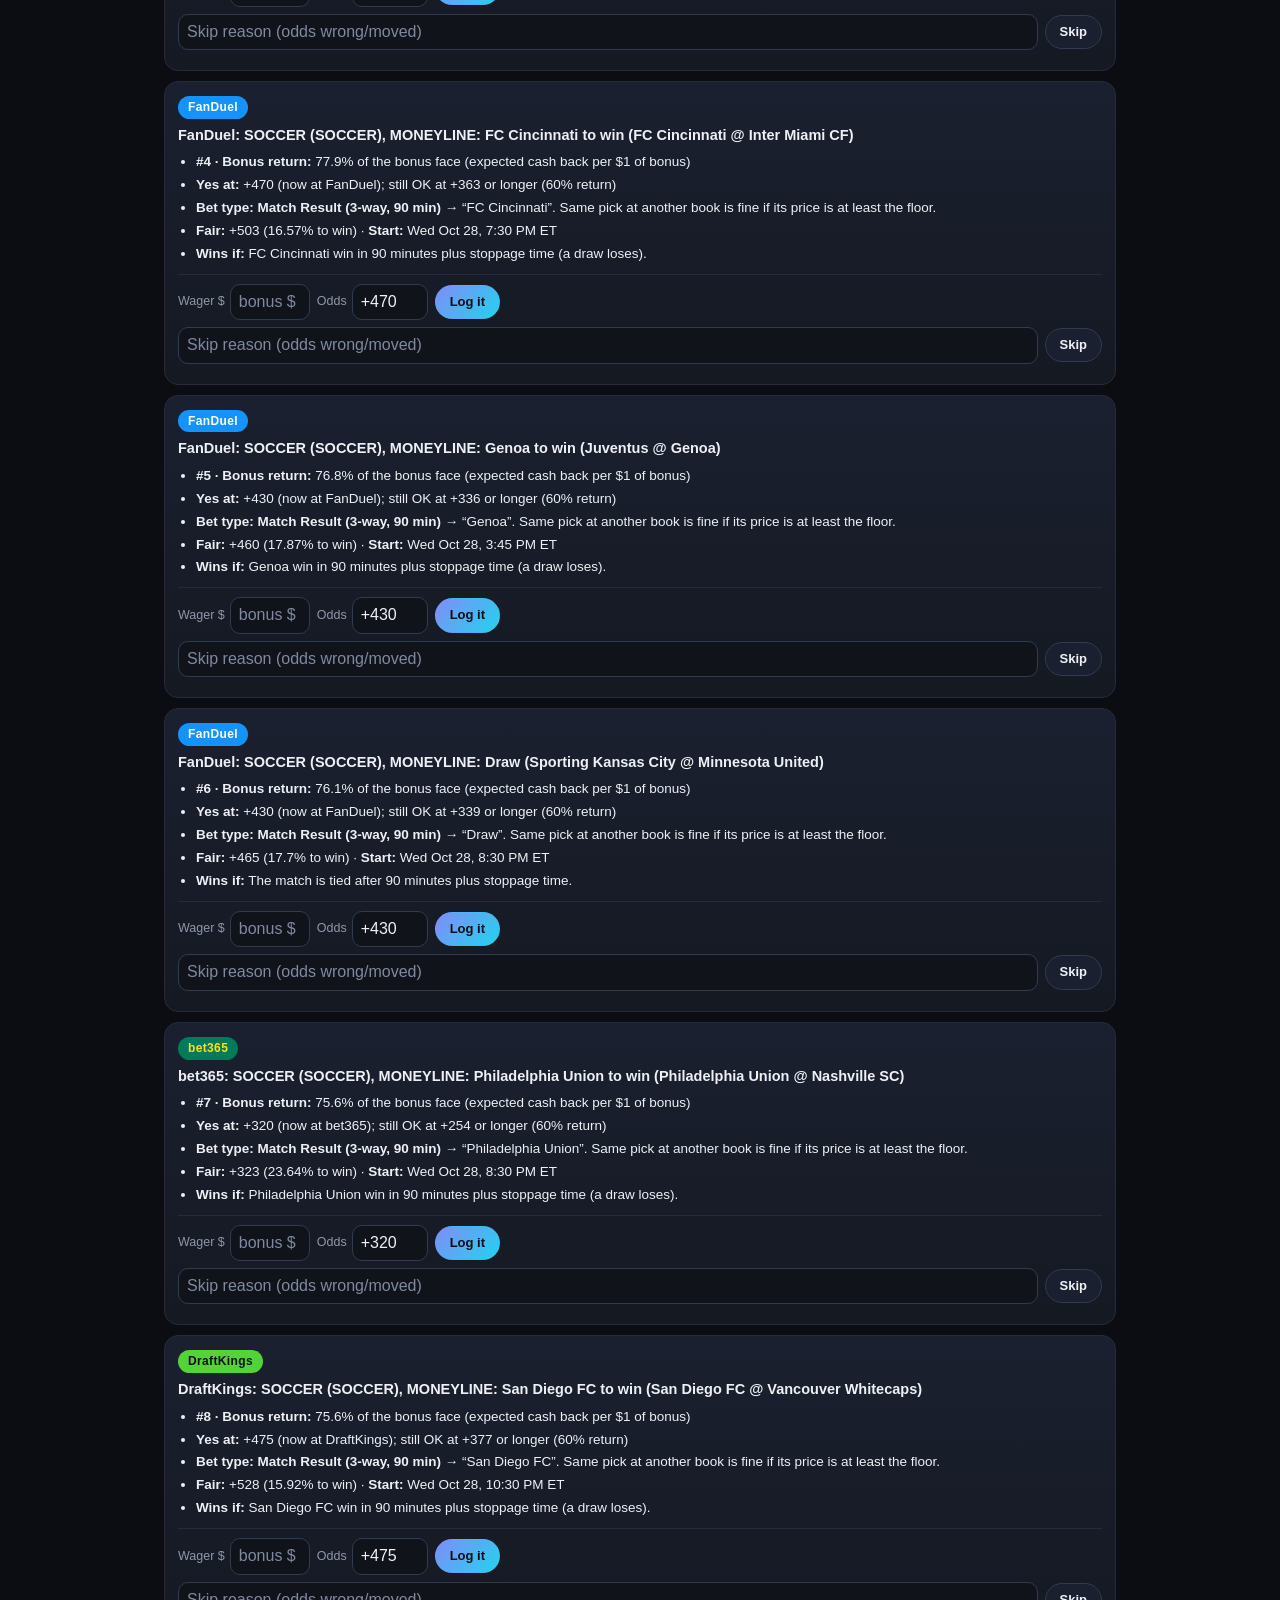
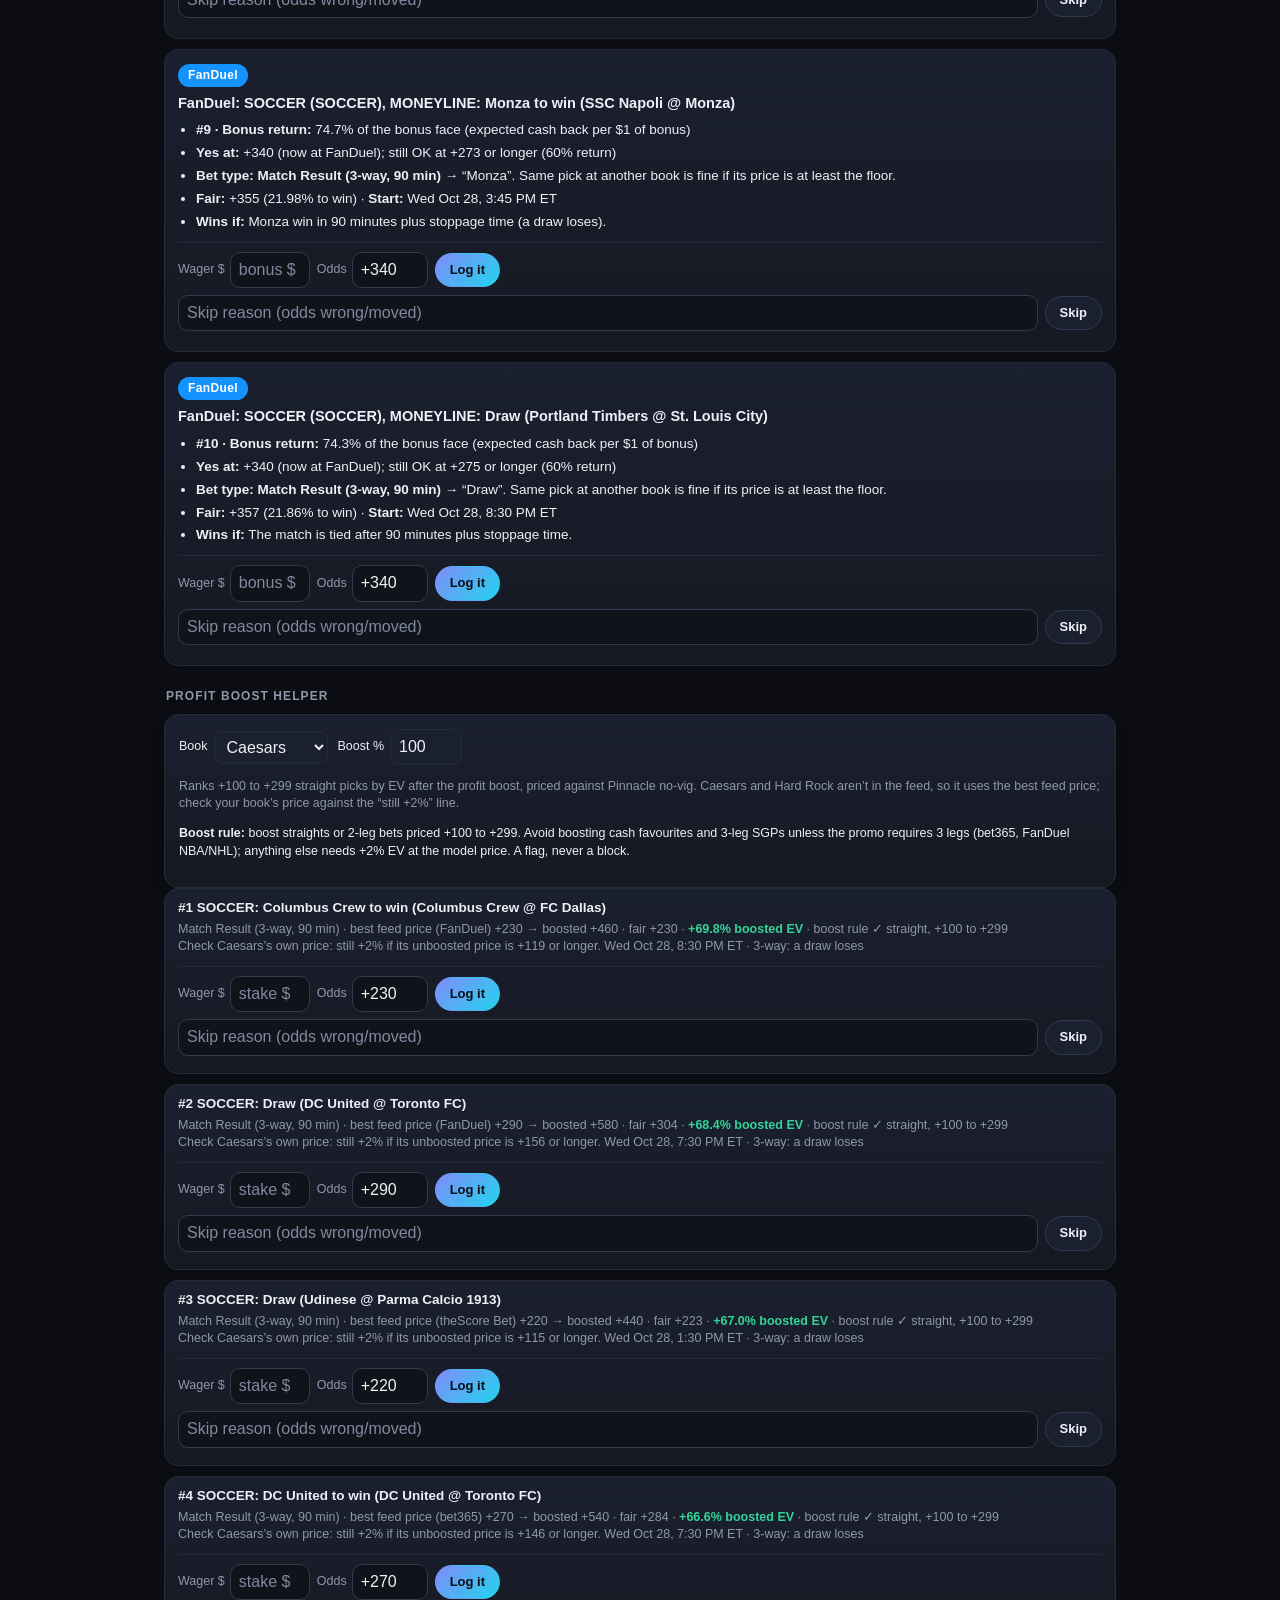
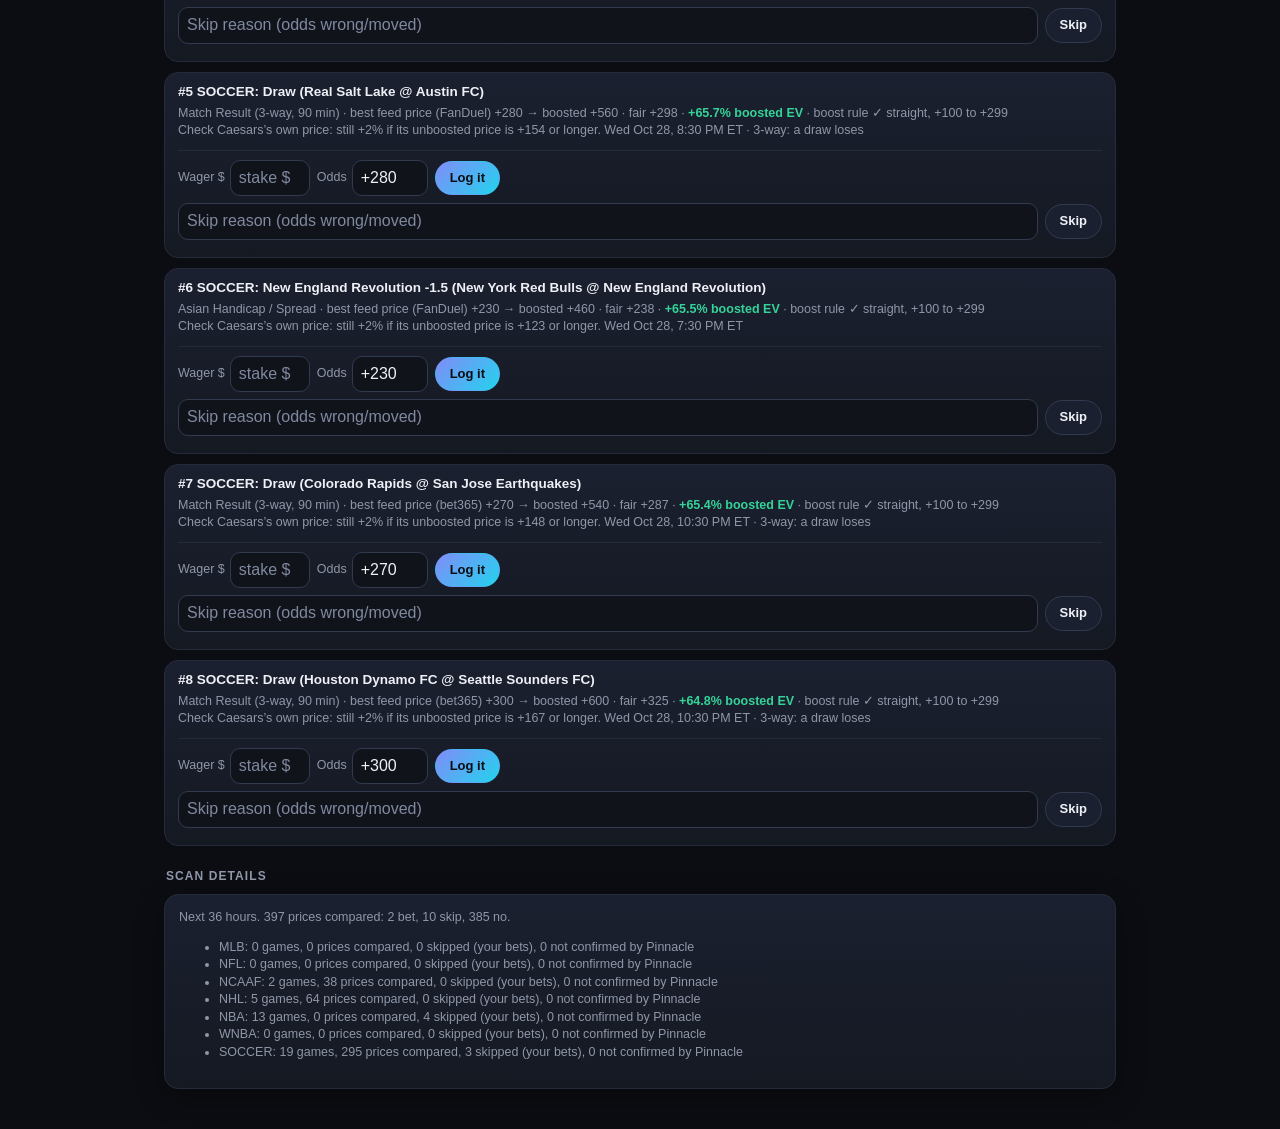
==== commit f0917b31: "rules: CLV open/close columns, boost-rule flag, book-aware rec linking at log time, audit + backfill" ====
--- a/finder.html
+++ b/finder.html
@@ -33,7 +33,8 @@
   <section class="panel small" id="boostbar">
     <div class="bb-row"><label>Book <select id="bb-book"><option>Caesars</option><option>bet365</option><option>Hard Rock</option></select></label>
     <label>Boost % <input id="bb-pct" type="number" inputmode="decimal" min="1" max="200" value="100"></label></div>
-    <p class="muted">Ranks +100 to +300 picks by EV after the profit boost, priced against Pinnacle no-vig. Caesars and Hard Rock aren’t in the feed, so it uses the best feed price; check your book’s price against the “still +2%” line.</p>
+    <p class="muted">Ranks +100 to +299 straight picks by EV after the profit boost, priced against Pinnacle no-vig. Caesars and Hard Rock aren’t in the feed, so it uses the best feed price; check your book’s price against the “still +2%” line.</p>
+    <p class="small"><strong>Boost rule:</strong> boost straights or 2-leg bets priced +100 to +299. Avoid boosting cash favourites and 3-leg SGPs unless the promo requires 3 legs (bet365, FanDuel NBA/NHL); anything else needs +2% EV at the model price. A flag, never a block.</p>
   </section>
   <div id="boost"></div>
   <h2 class="sec-title">Scan details</h2>
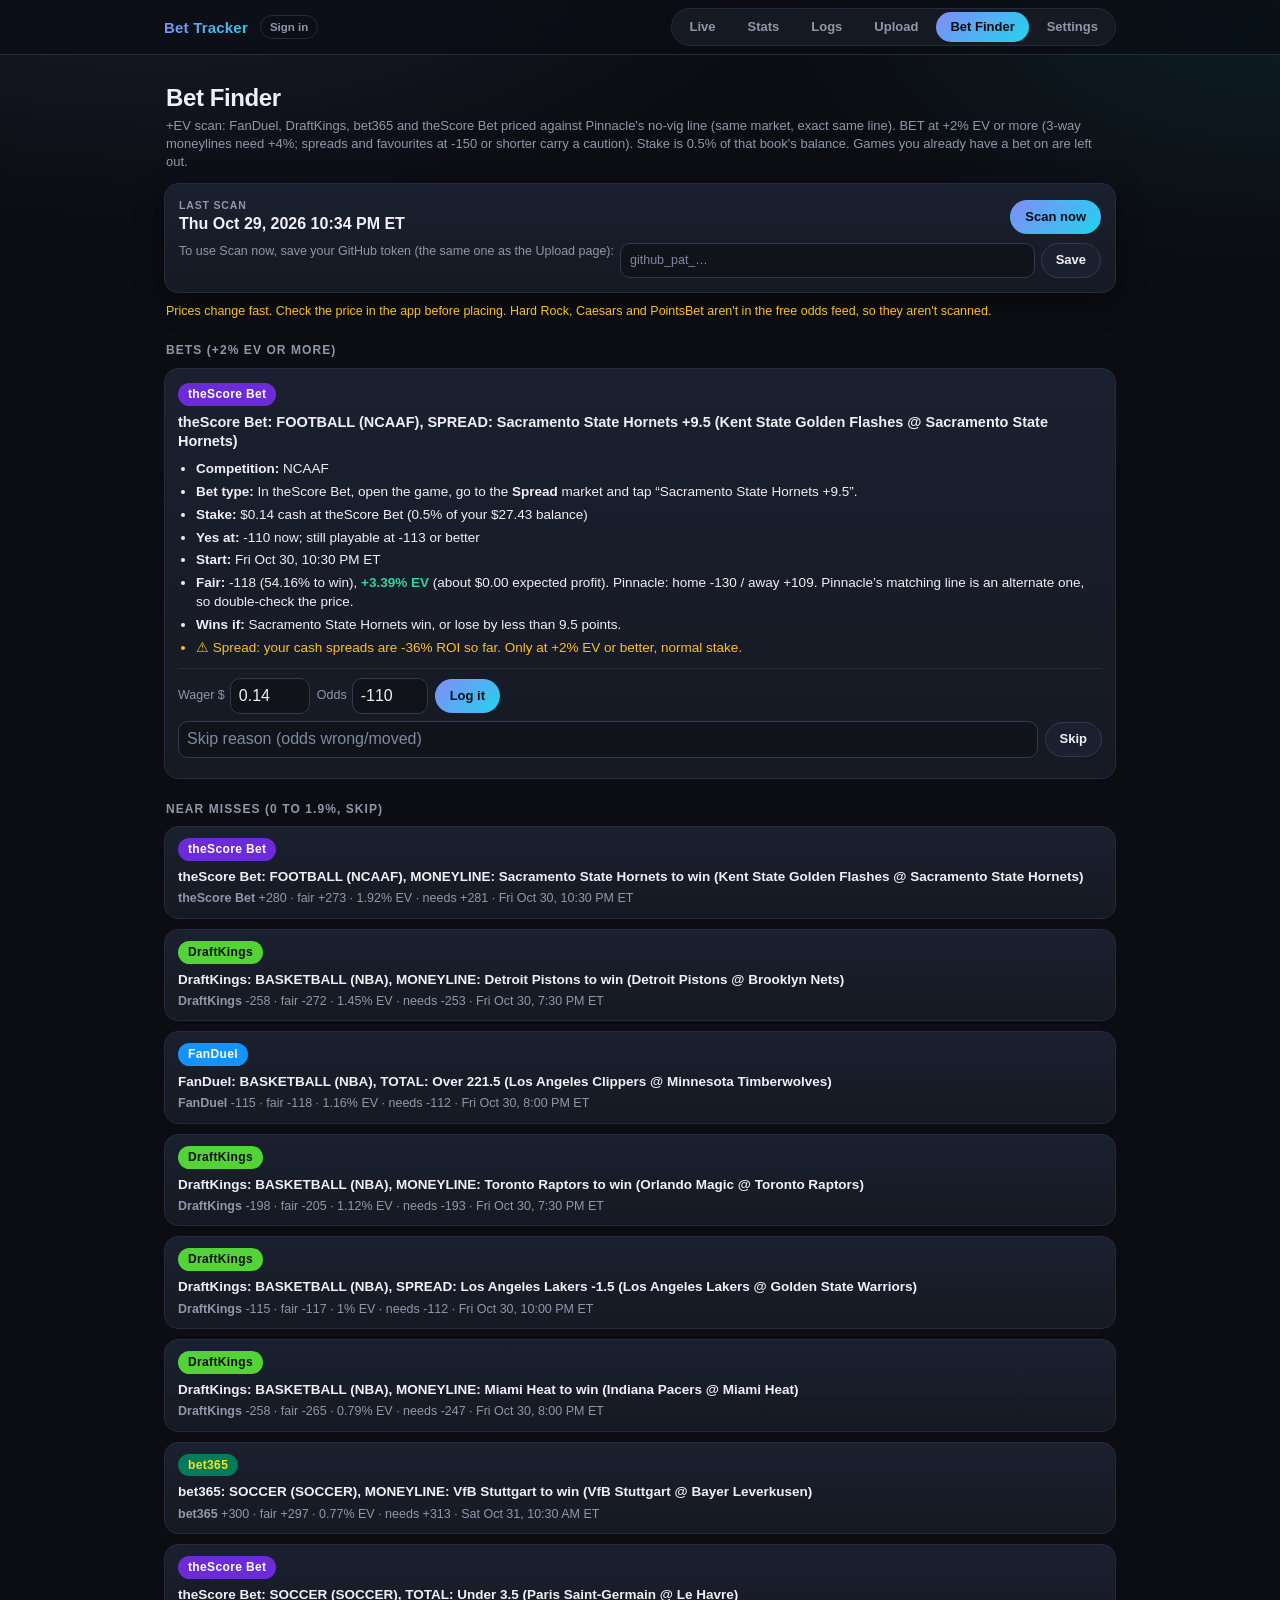
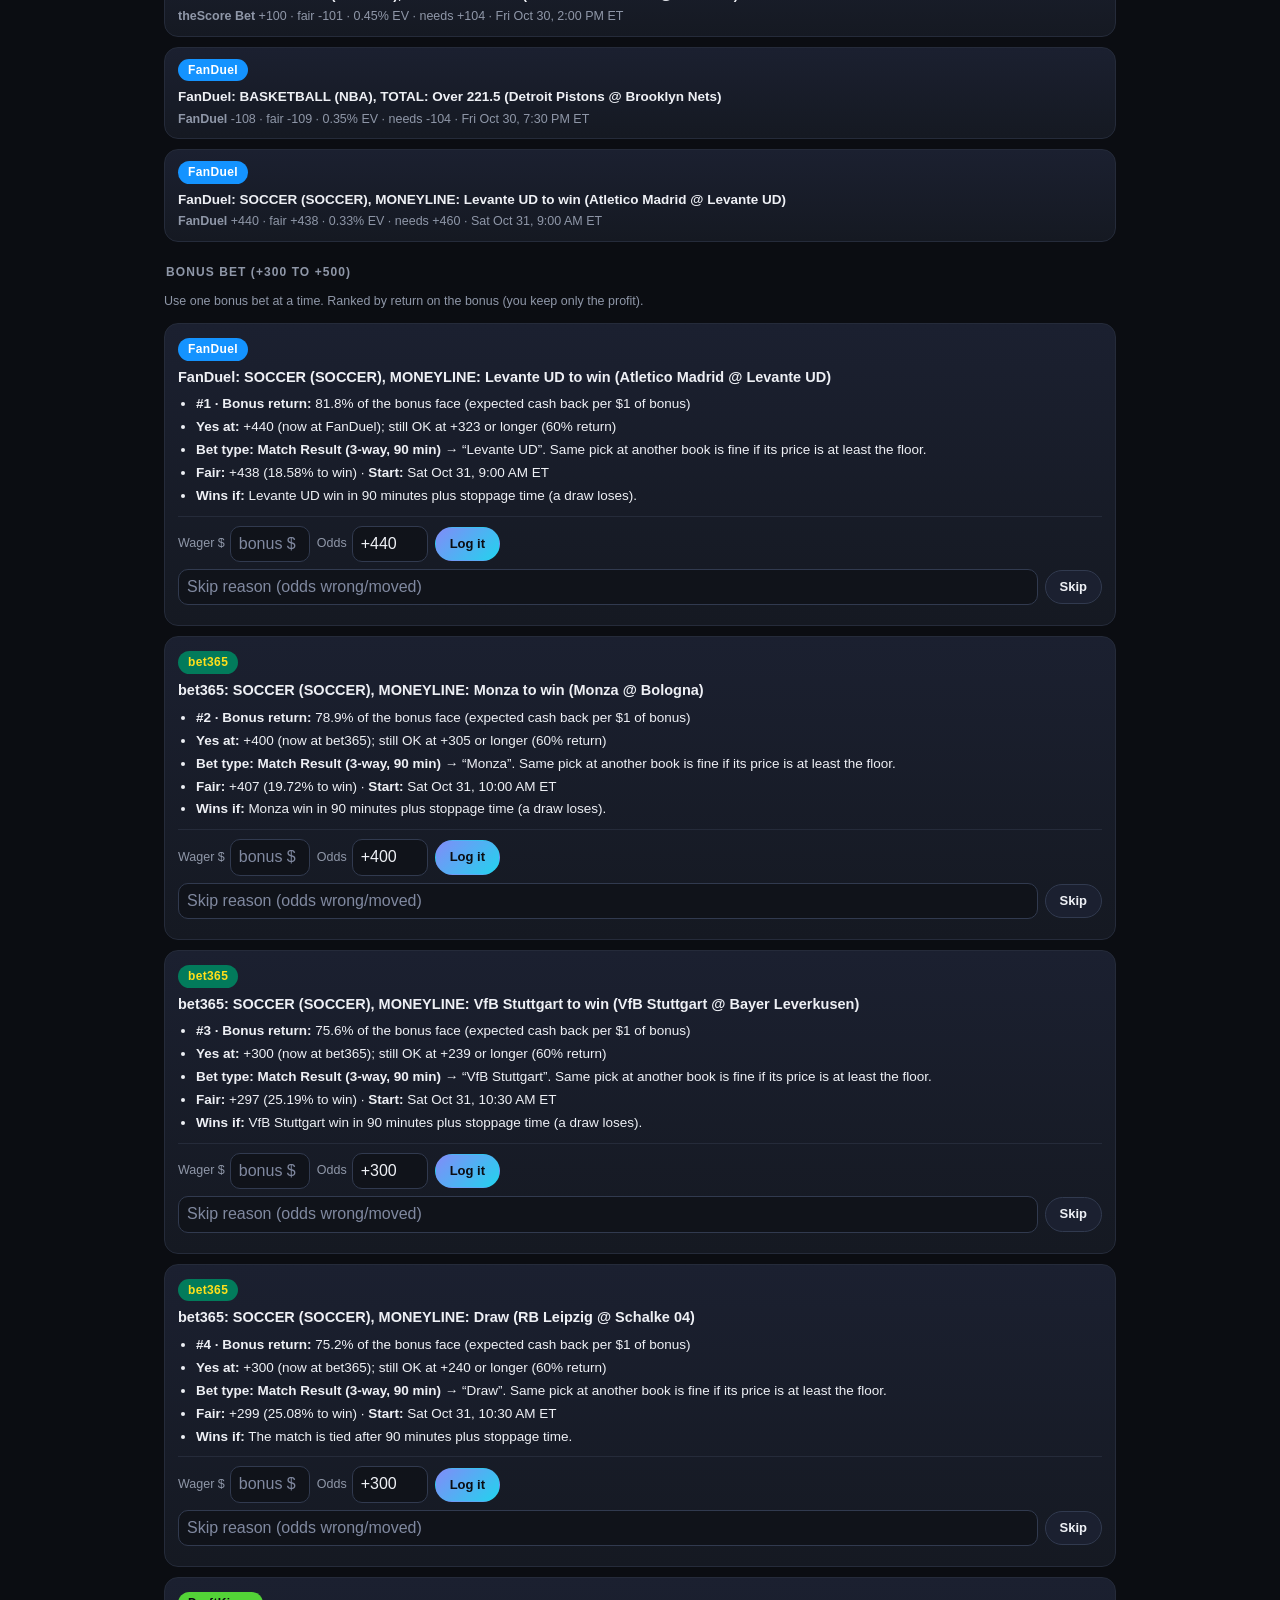
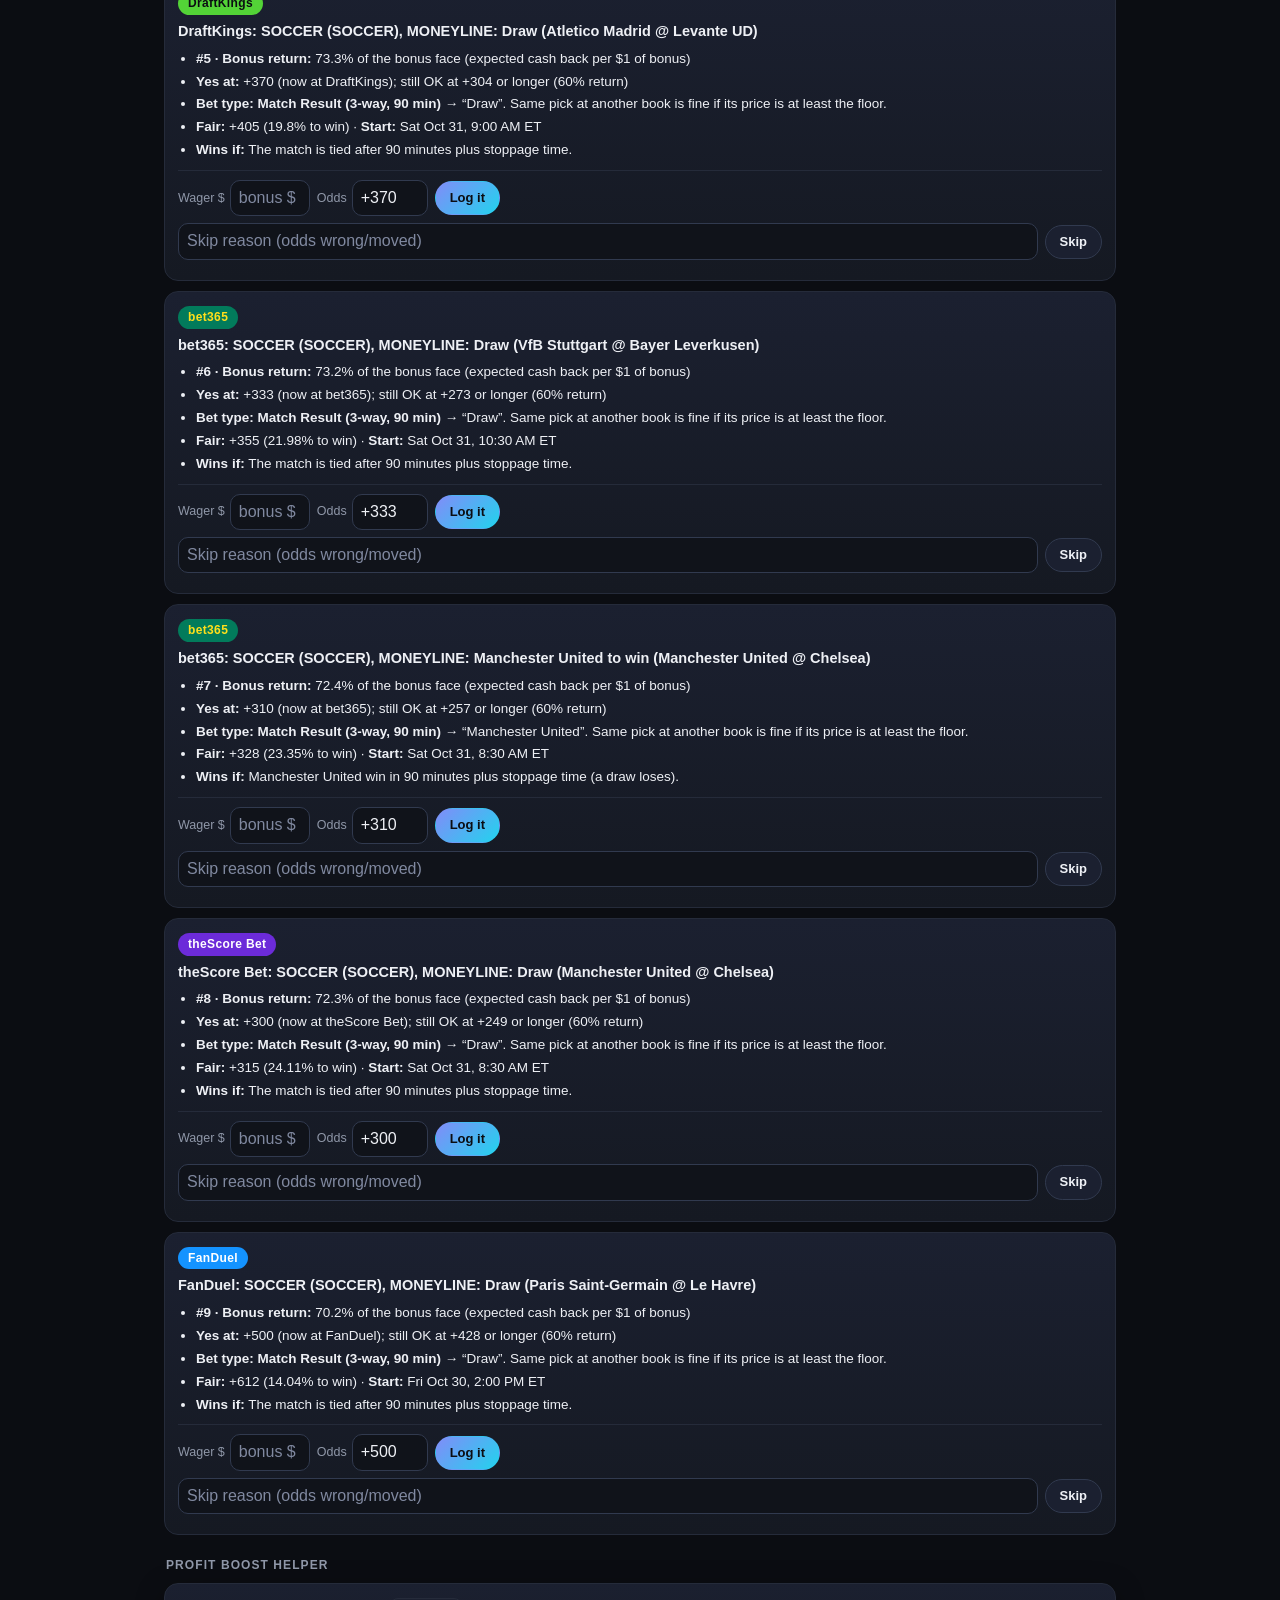
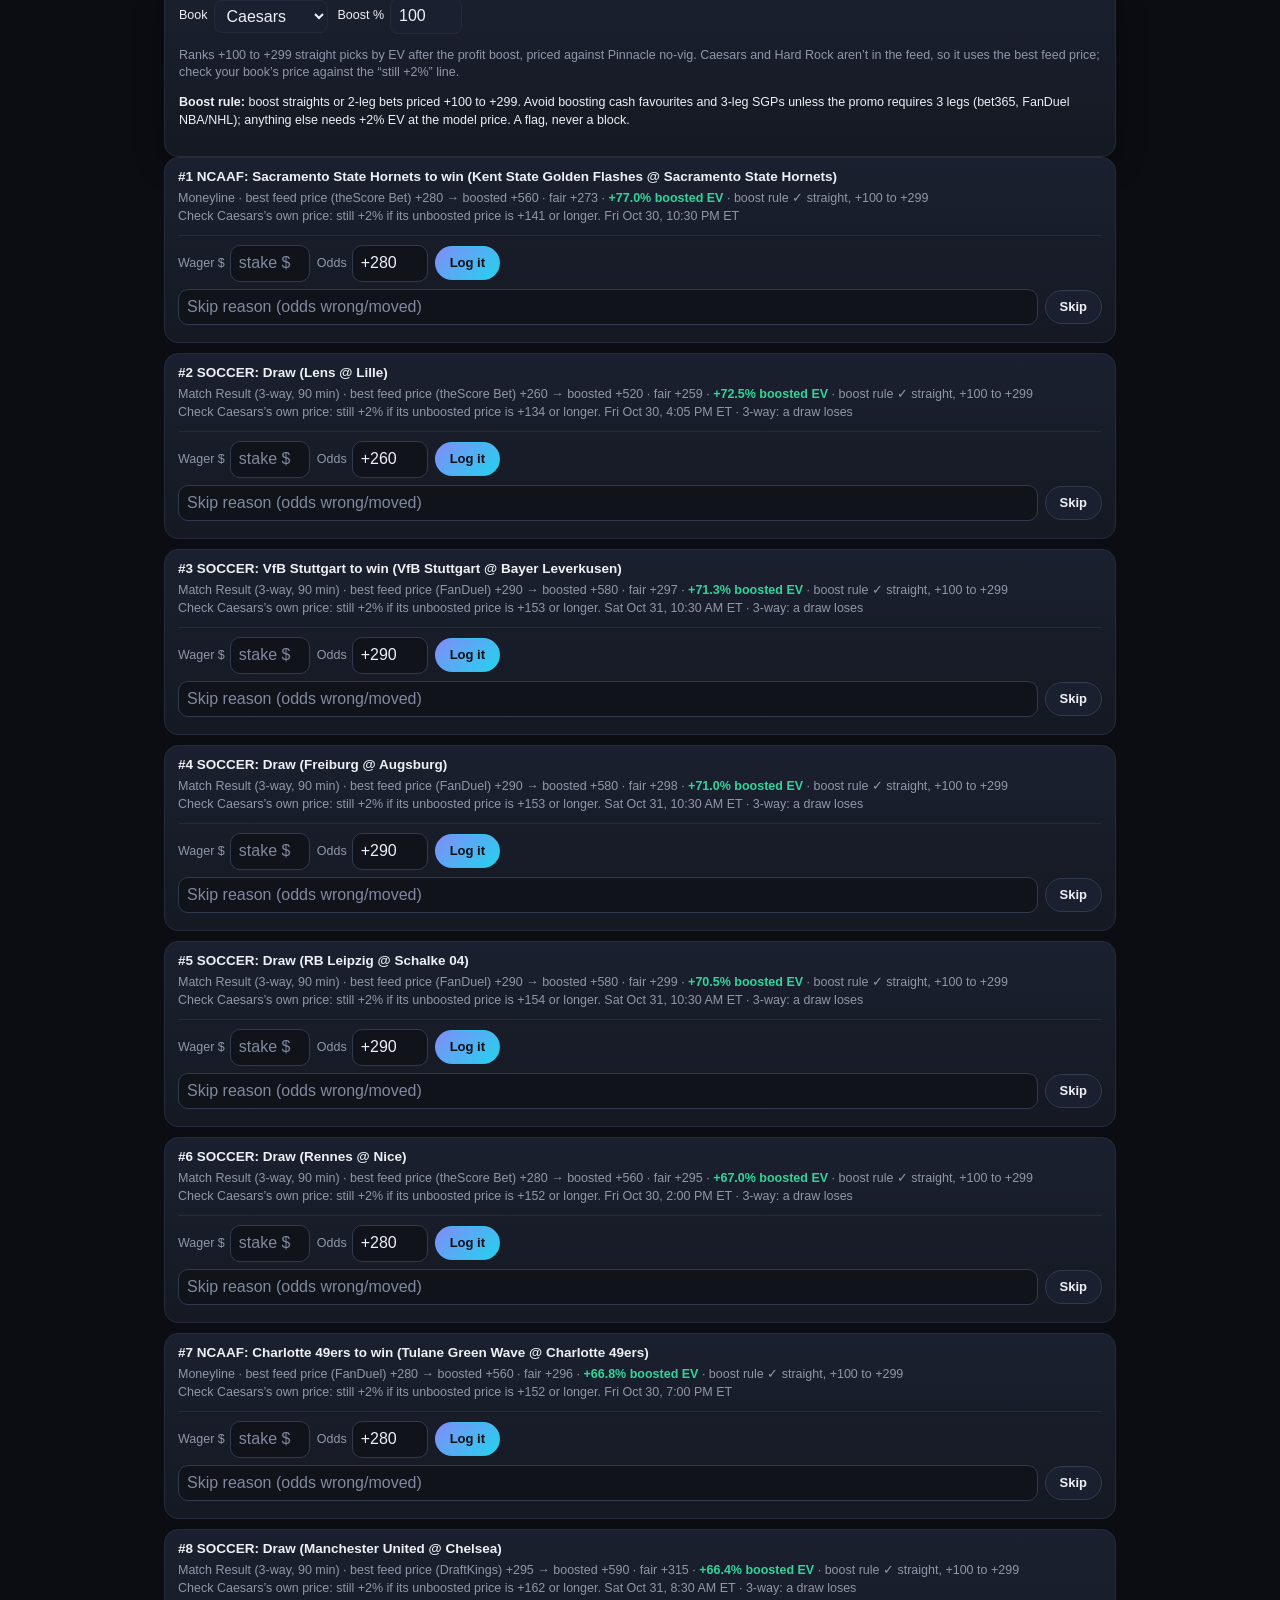
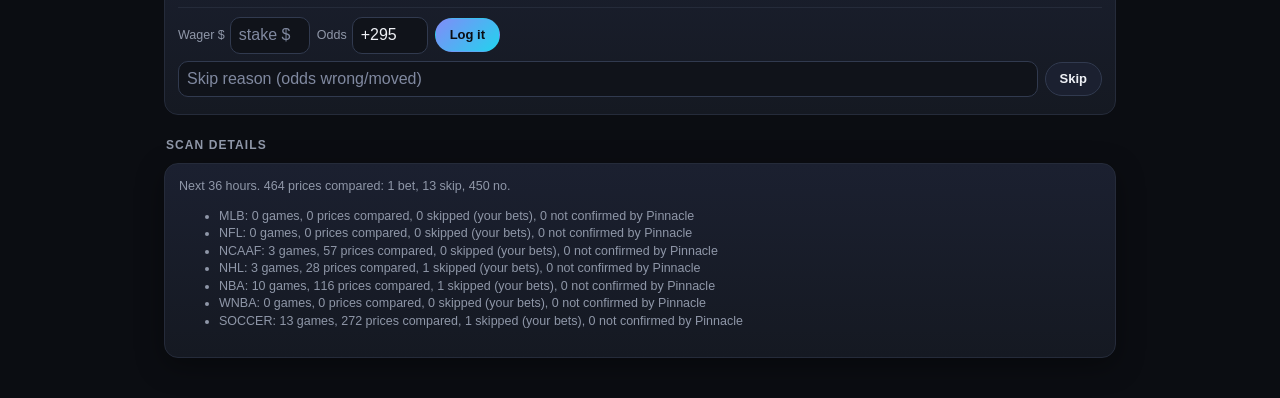
==== commit a7d747eb: "Outbox: finish and follow an upload on any page, with a nav status chip Upload hands the confirmed b" ====
--- a/finder.html
+++ b/finder.html
@@ -8,7 +8,7 @@
 <meta name="theme-color" content="#0b0d12">
 <meta http-equiv="Content-Security-Policy" content="default-src 'none'; script-src 'self'; style-src 'self' 'unsafe-inline'; img-src 'self' data:; connect-src https://jzlfbpxcqerwtiurzsmu.supabase.co 'self' https://api.github.com; base-uri 'none'; form-action 'none'">
 <title>Bet Finder · Bet Tracker</title>
-<link rel="stylesheet" href="assets/site.css?v=20261023-1">
+<link rel="stylesheet" href="assets/site.css?v=20261030-1">
 <link rel="stylesheet" href="assets/finder.css?v=20261022-1915">
 </head>
 <body>
@@ -40,6 +40,6 @@
   <h2 class="sec-title">Scan details</h2>
   <div id="details" class="panel small muted"></div>
 </main>
-<script src="assets/vendor/supabase/supabase.js"></script><script src="assets/db.js?v=4"></script><script src="assets/finder.js?v=20261023-1"></script>
+<script src="assets/vendor/supabase/supabase.js"></script><script src="assets/db.js?v=4"></script><script src="assets/outbox.js?v=1"></script><script src="assets/finder.js?v=20261023-1"></script>
 </body>
 </html>
--- a/assets/site.css
+++ b/assets/site.css
@@ -85,3 +85,5 @@
 @media(max-width:380px){.site-nav .links a{padding:6px 5px;font-size:12px}}
 .site-nav .acct{font-size:11.5px;font-weight:700;color:var(--mut);text-decoration:none;border:1px solid var(--line);border-radius:999px;padding:3px 9px;max-width:110px;overflow:hidden;text-overflow:ellipsis;white-space:nowrap}
 .site-nav .acct:hover{color:var(--txt)}
+.site-nav .ob-chip{font-size:11.5px;font-weight:700;text-decoration:none;border:1px solid var(--line);border-radius:999px;padding:3px 9px;white-space:nowrap;color:var(--push)}
+.site-nav .ob-chip.ok{color:var(--win)}.site-nav .ob-chip.bad{color:var(--lose);border-color:var(--lose)}
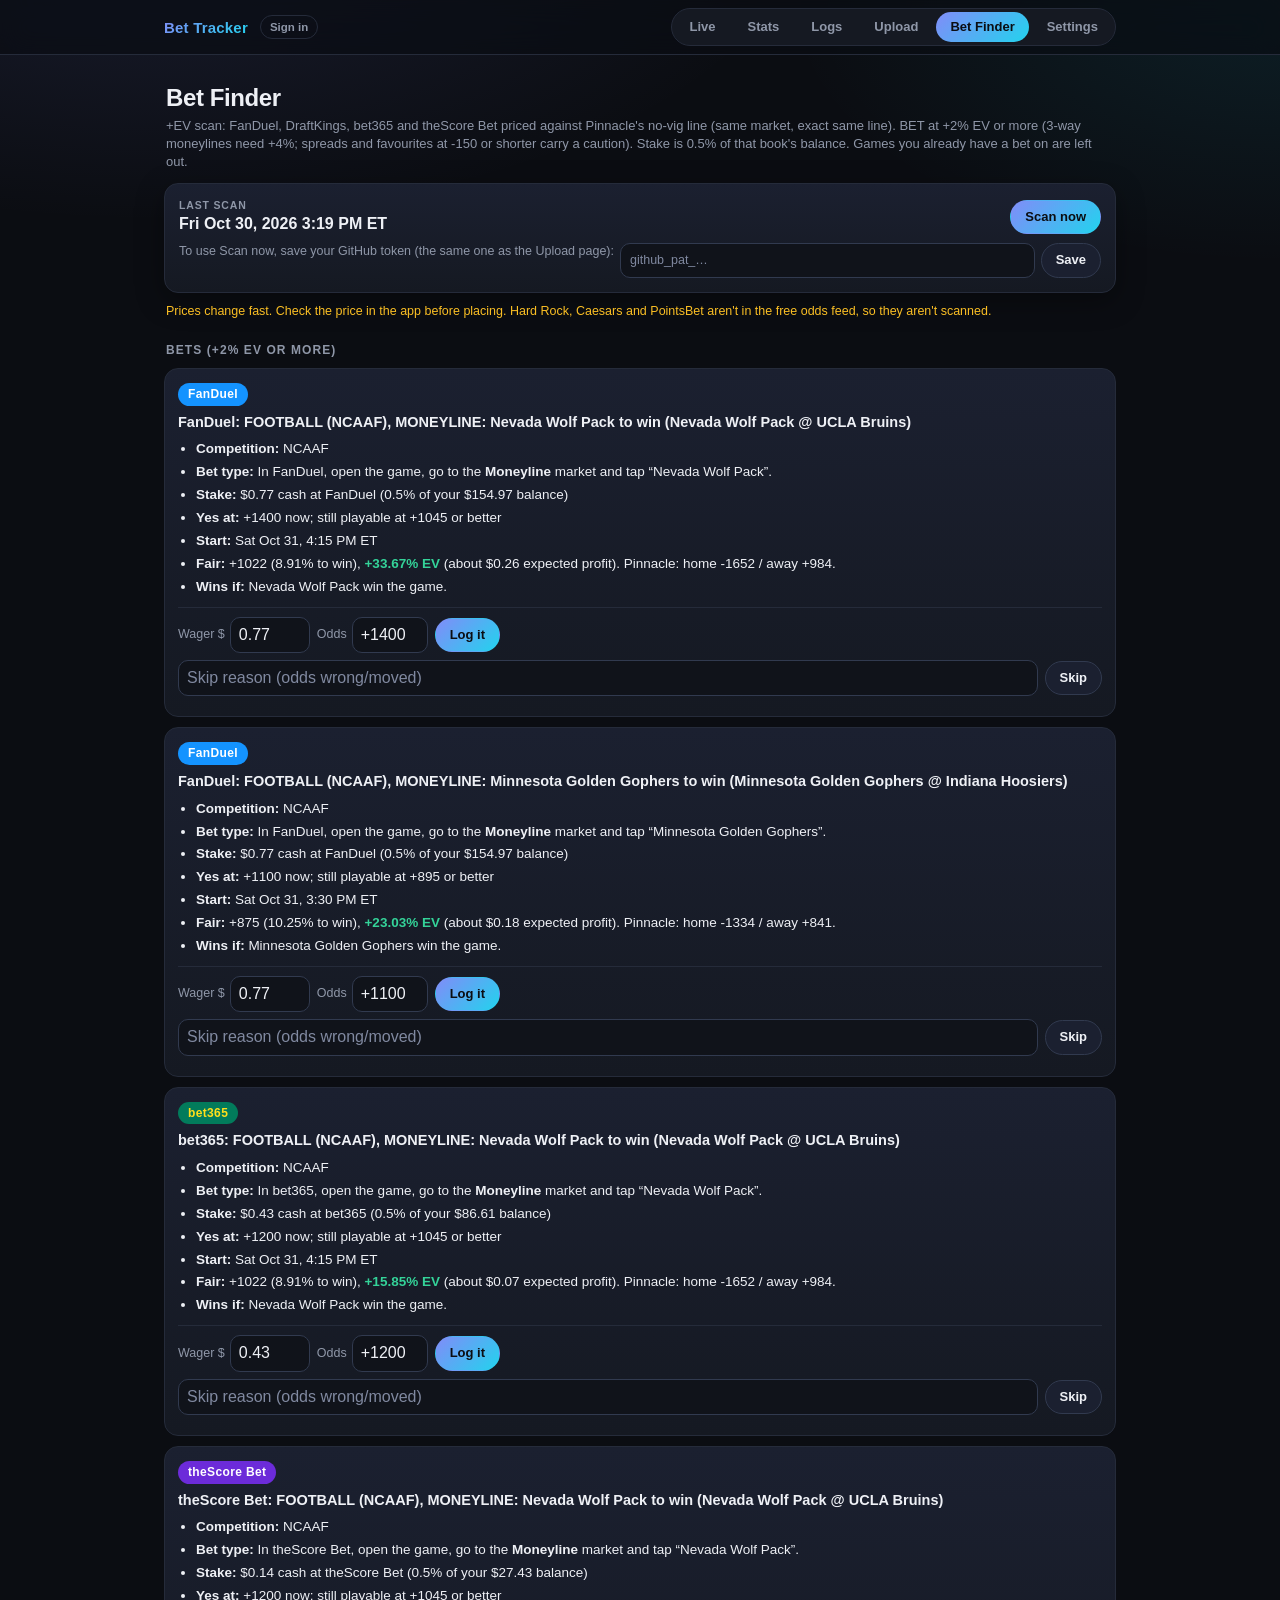
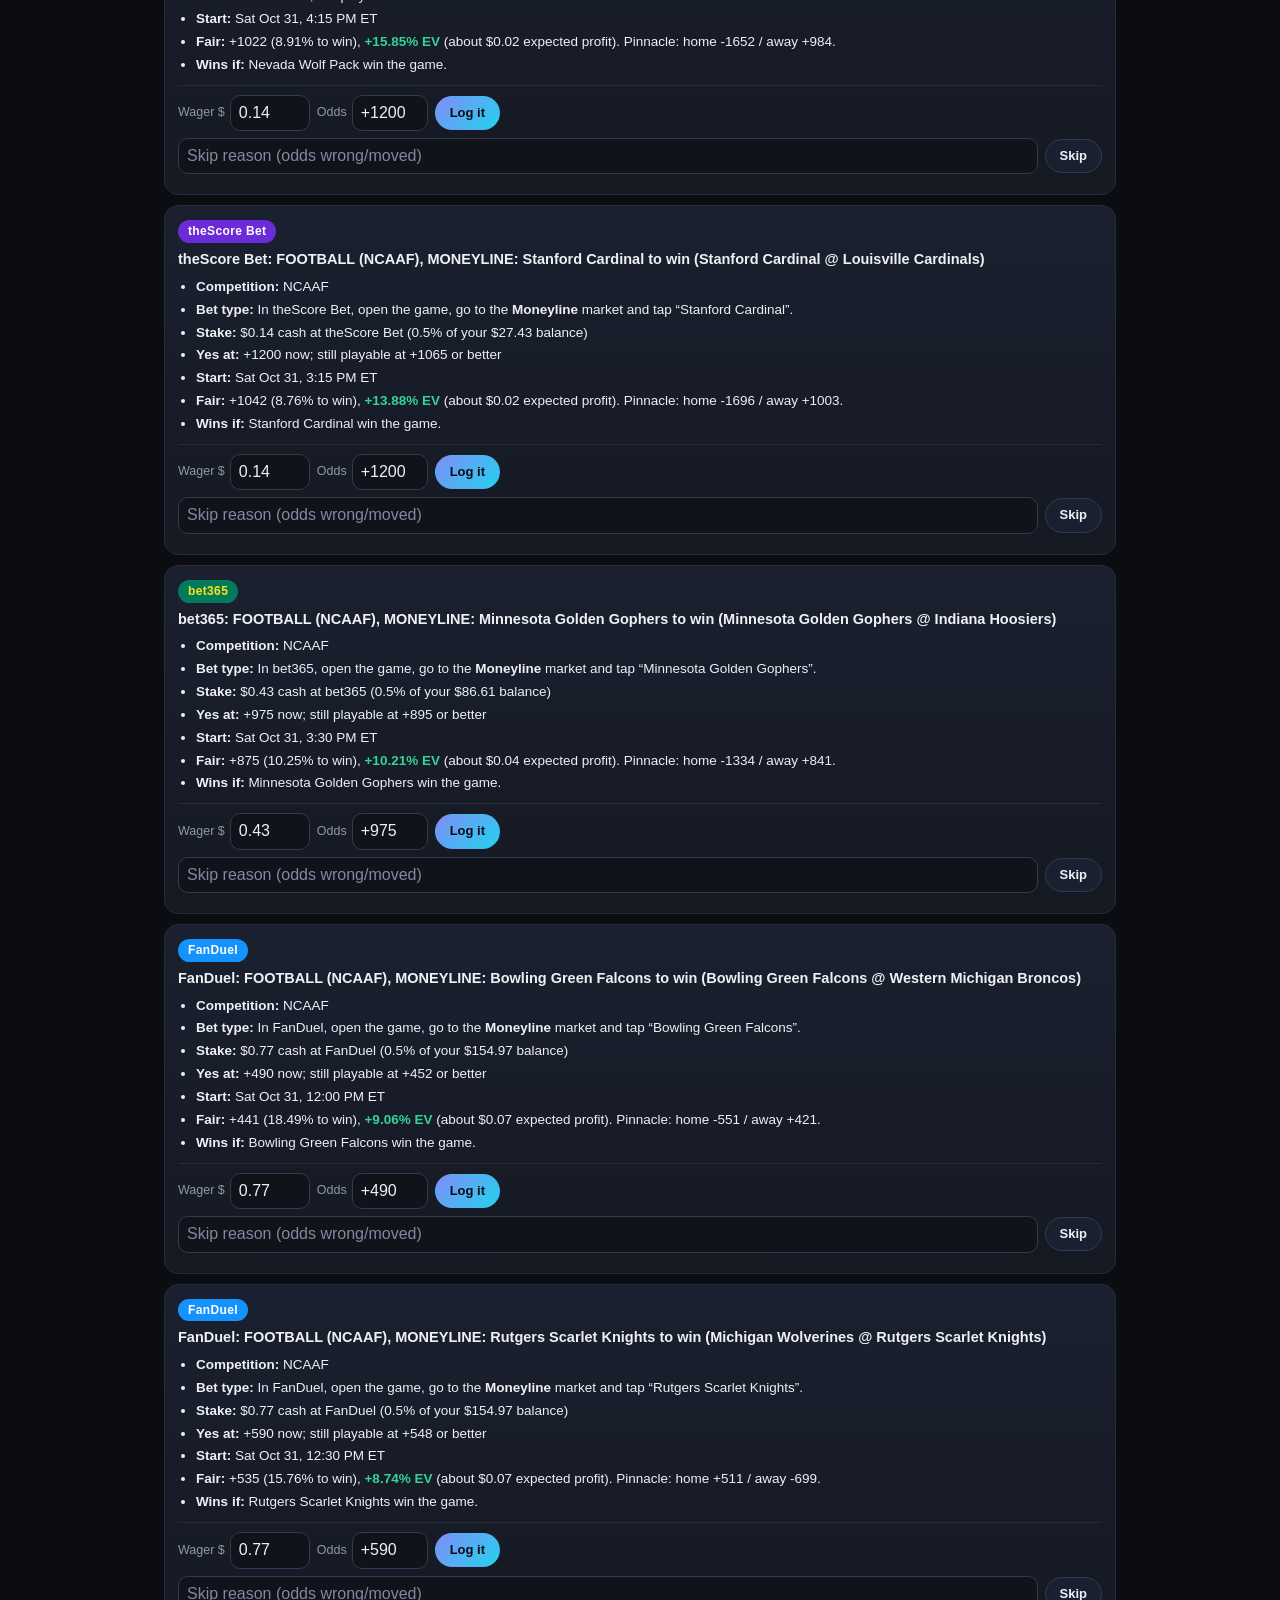
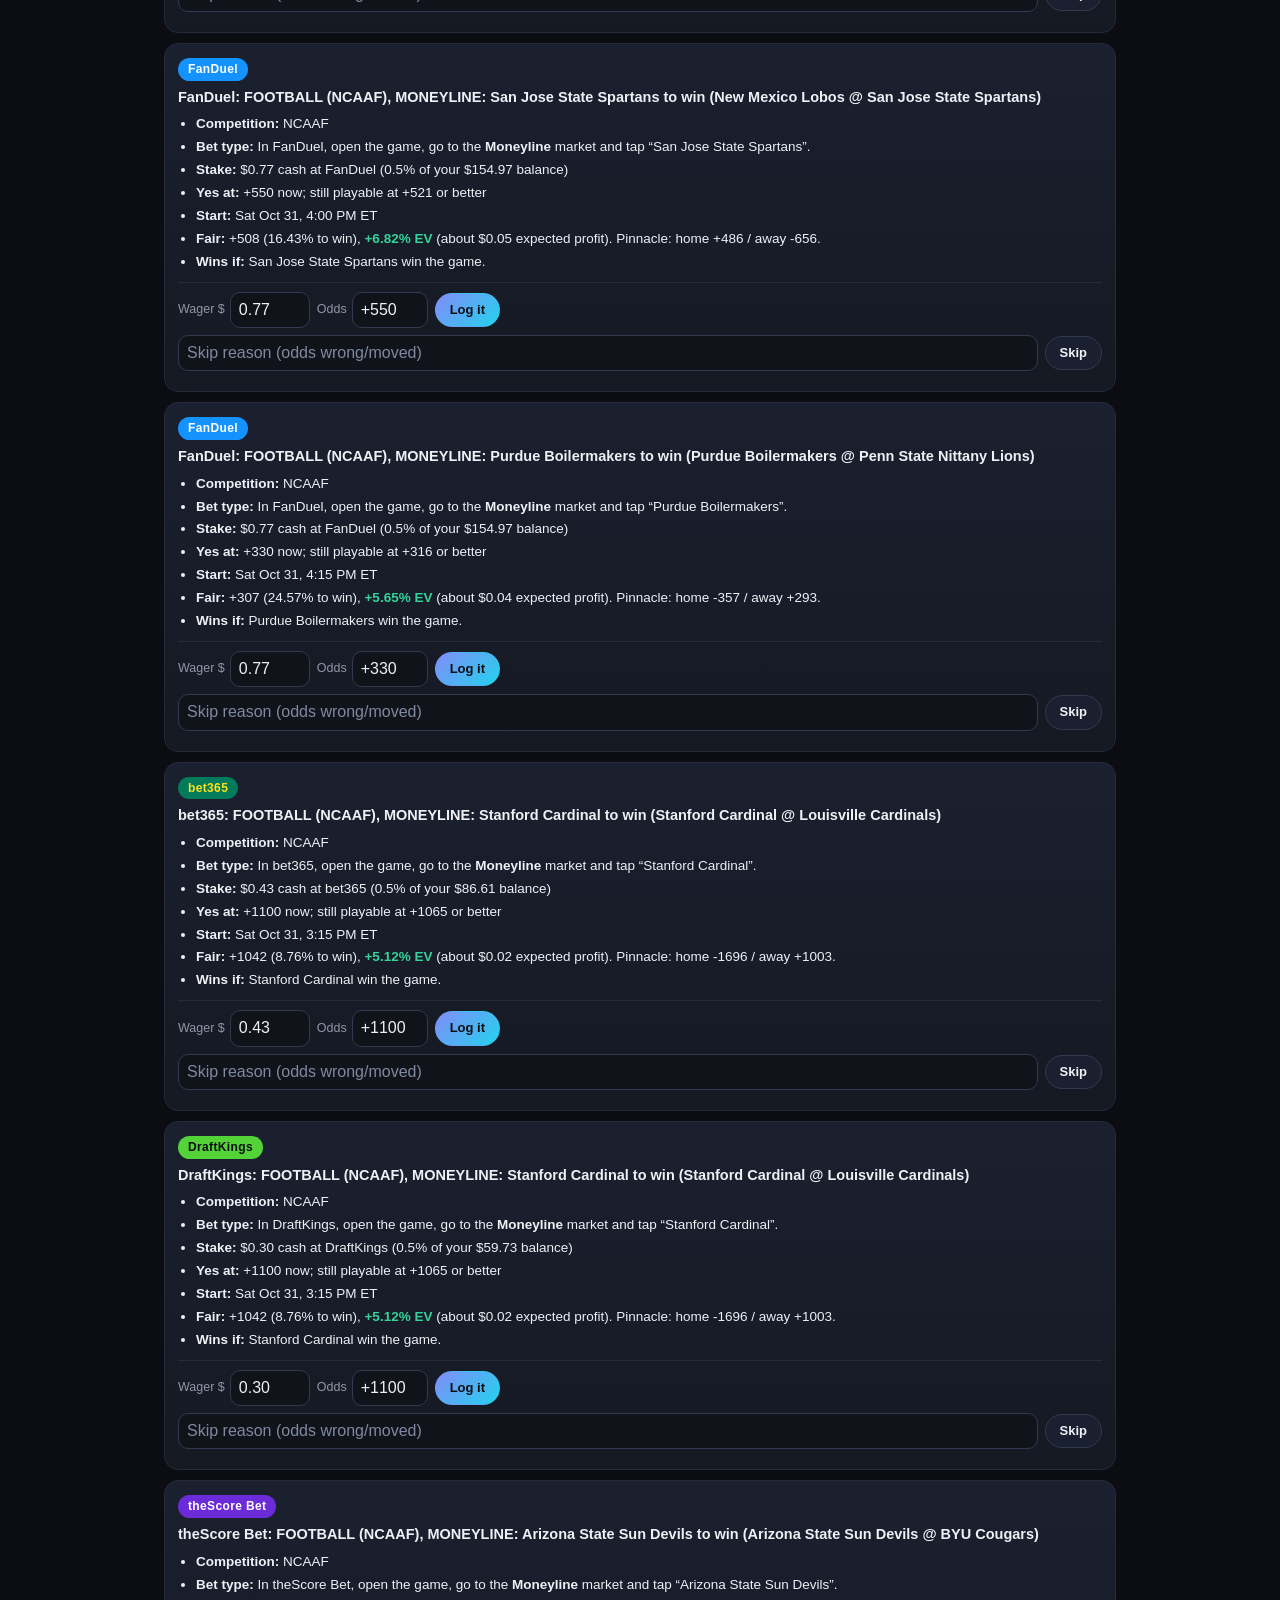
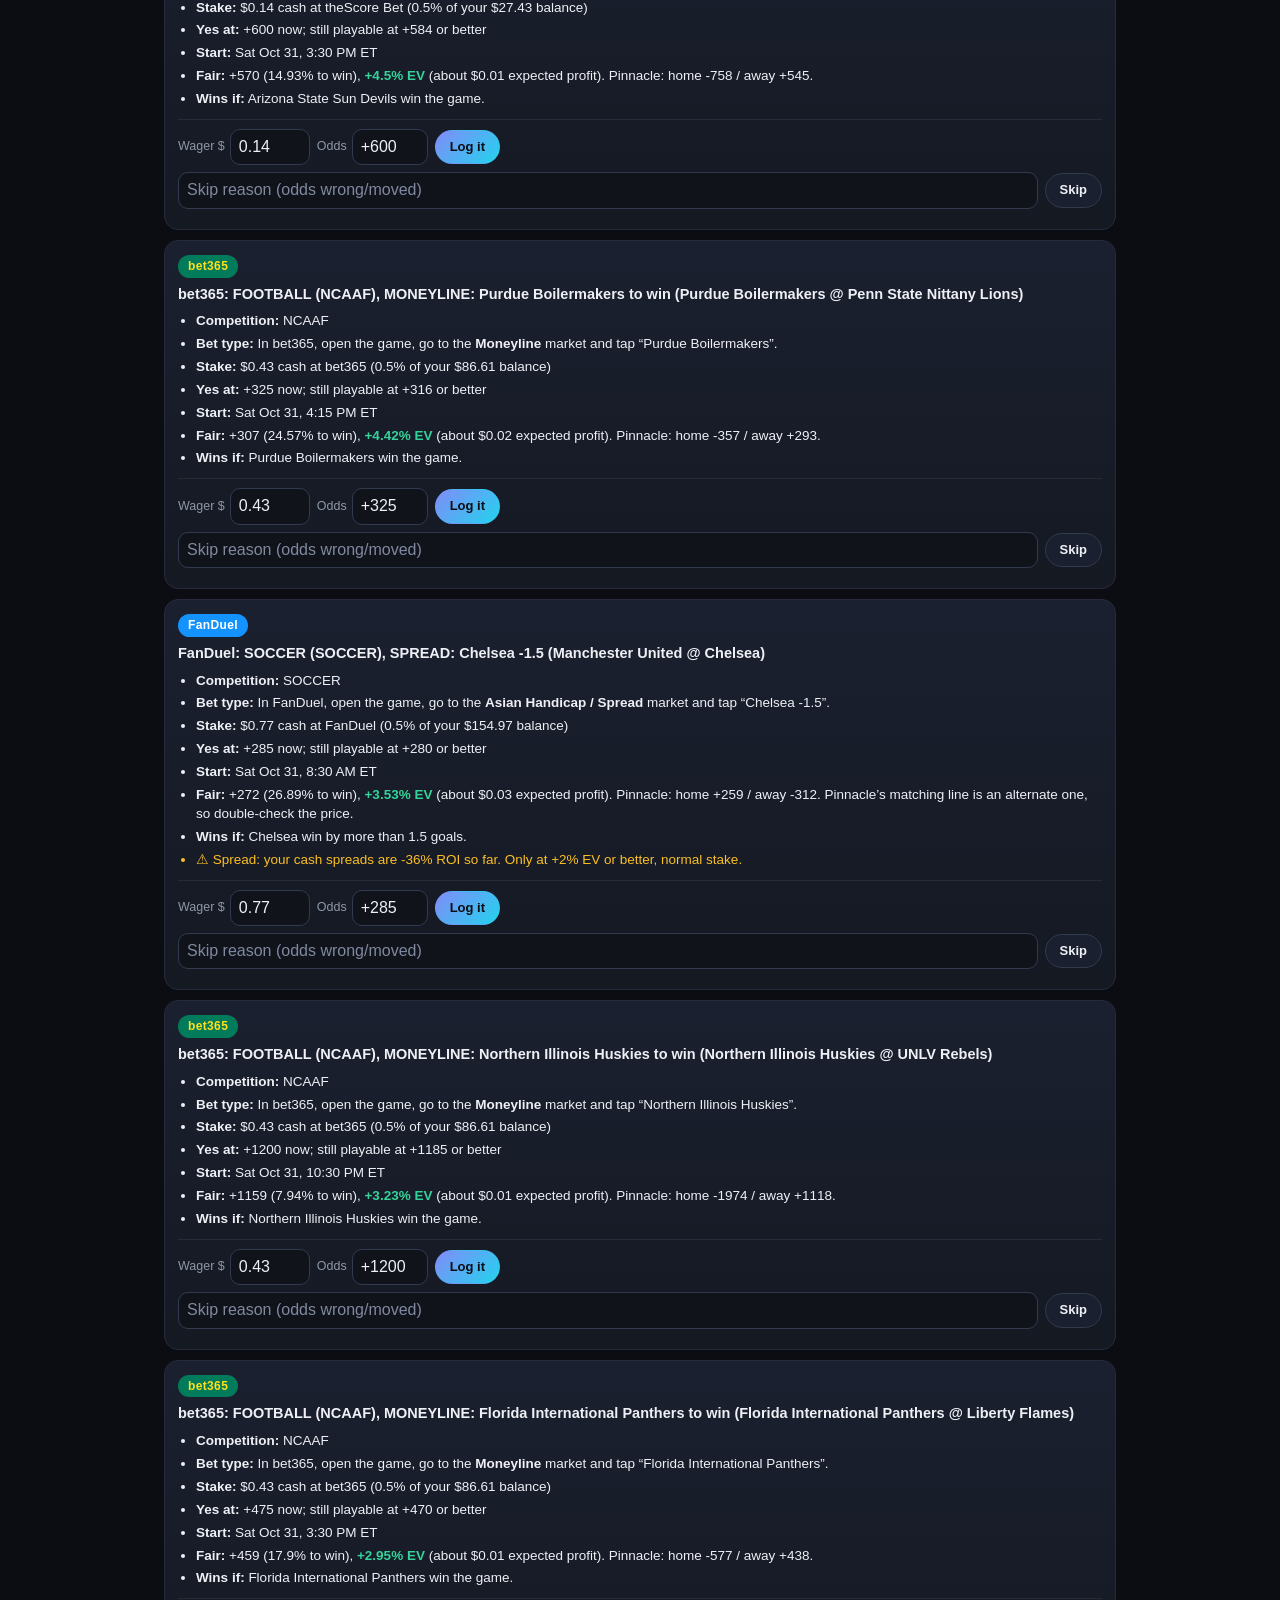
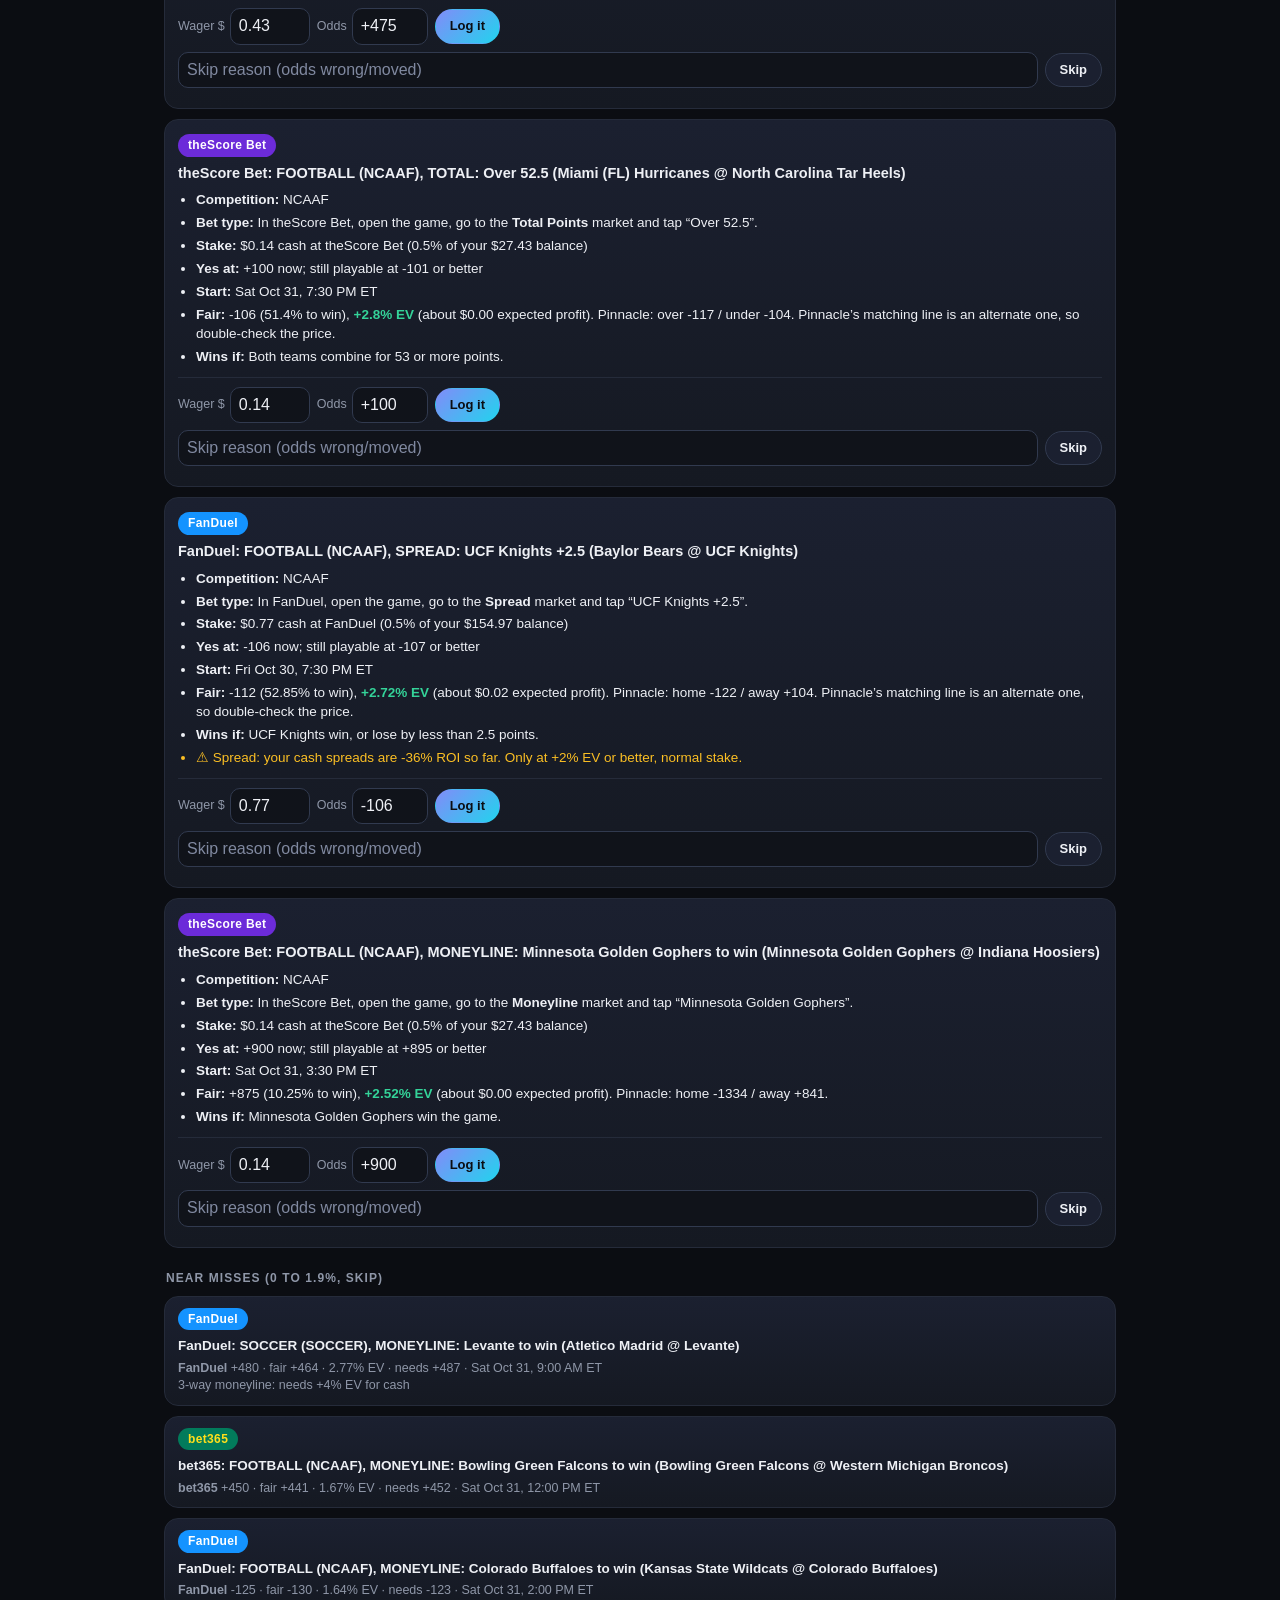
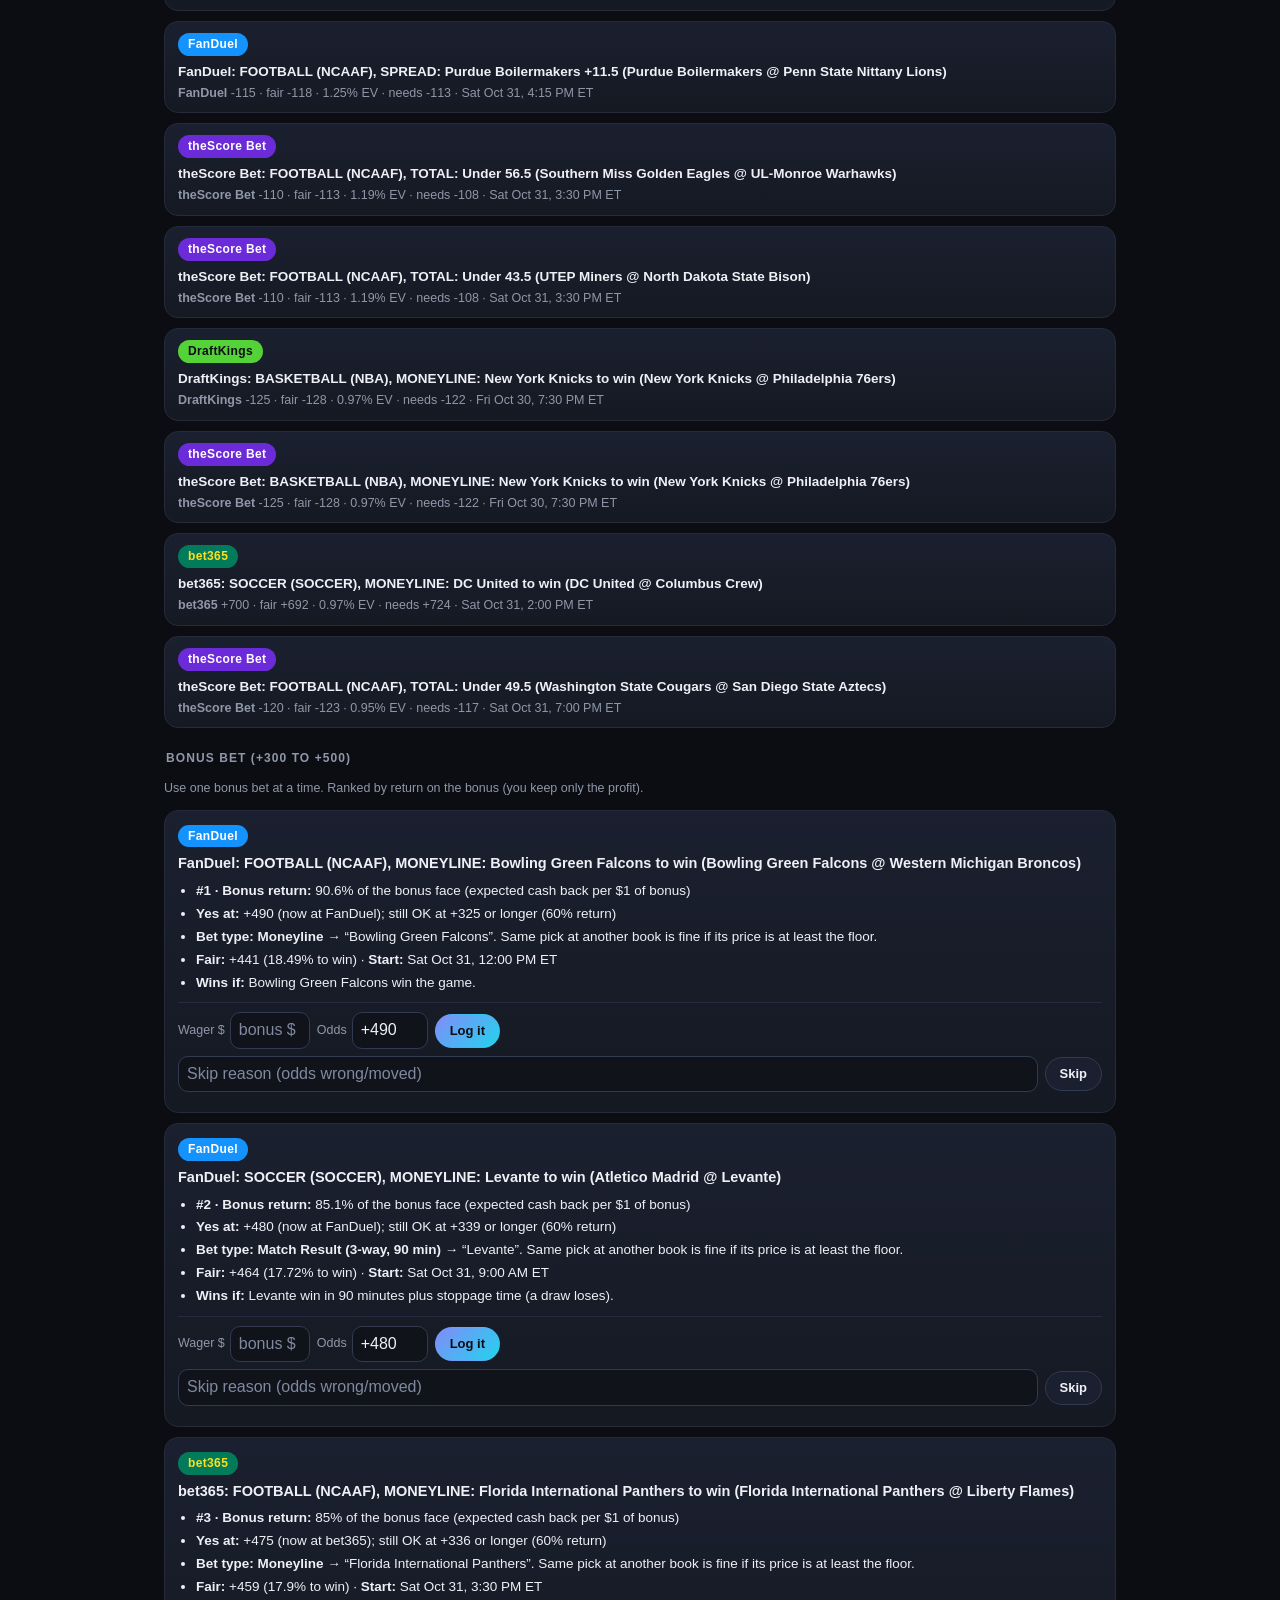
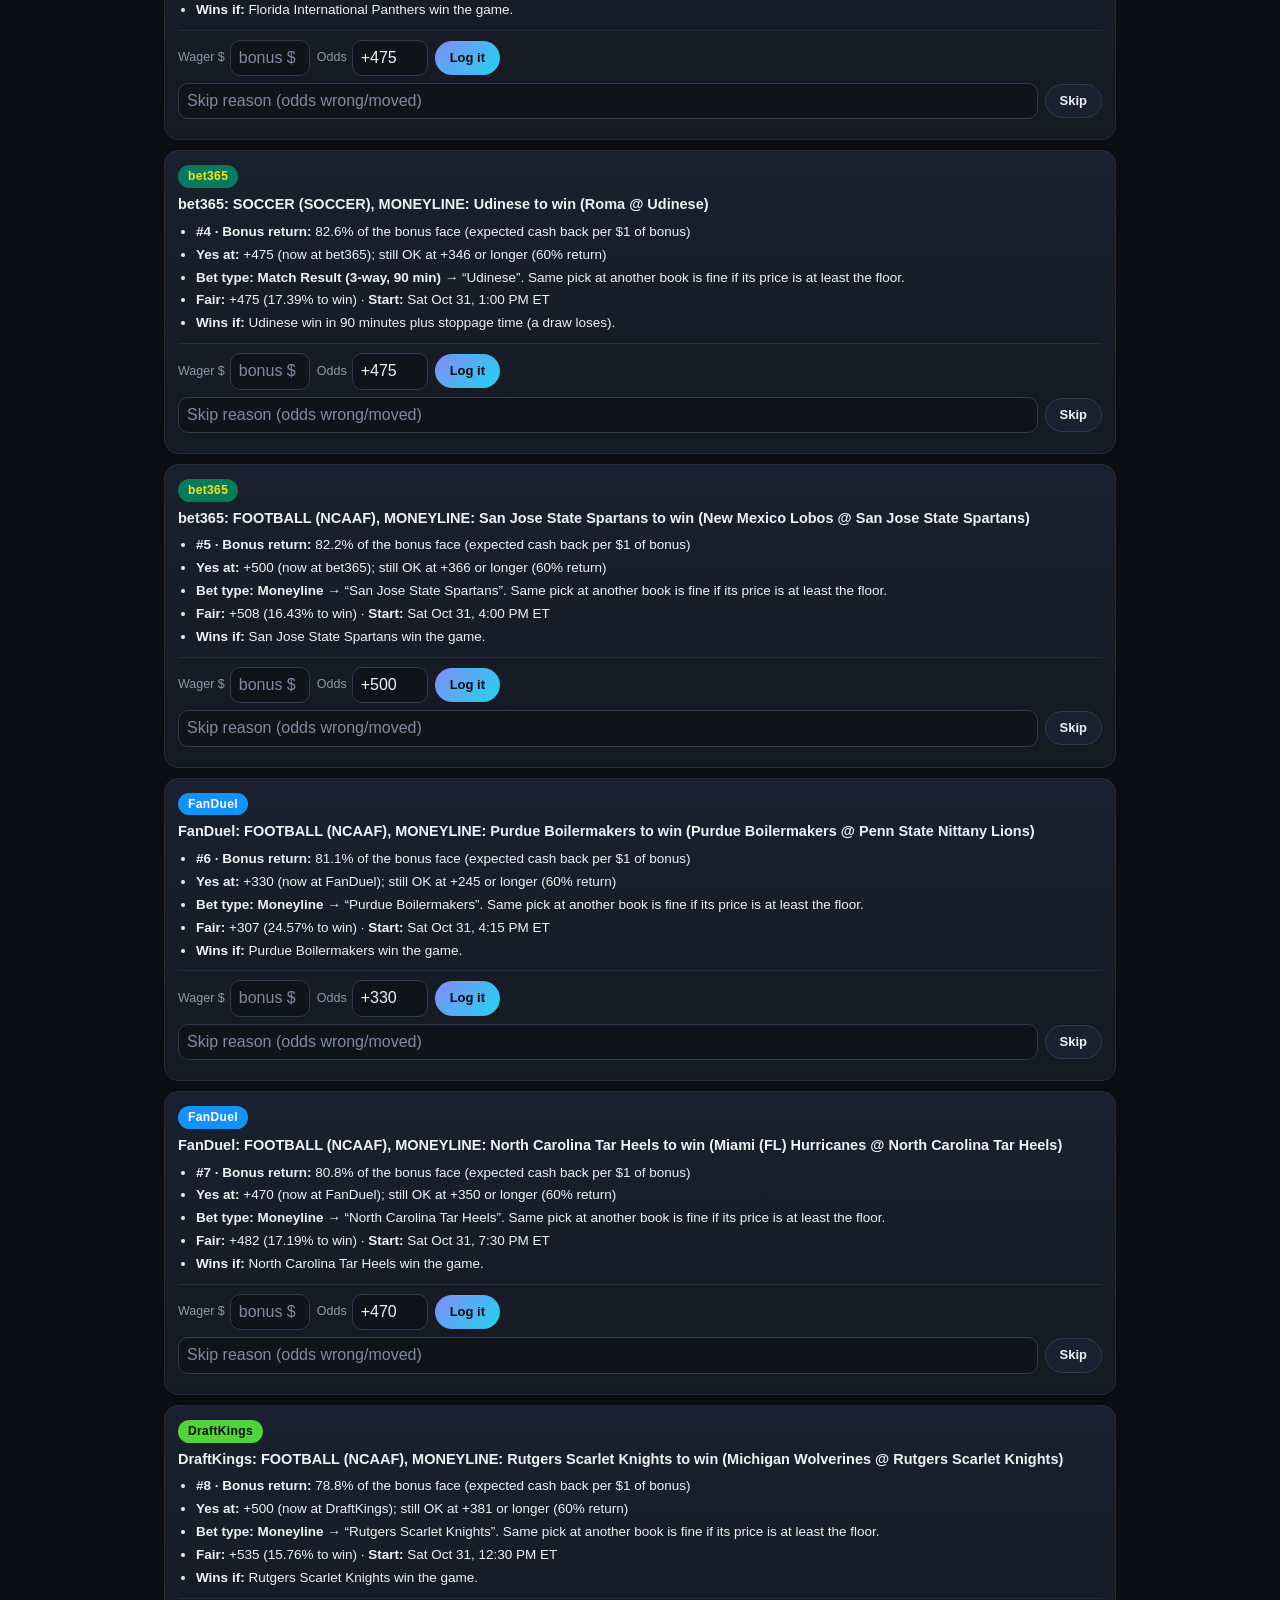
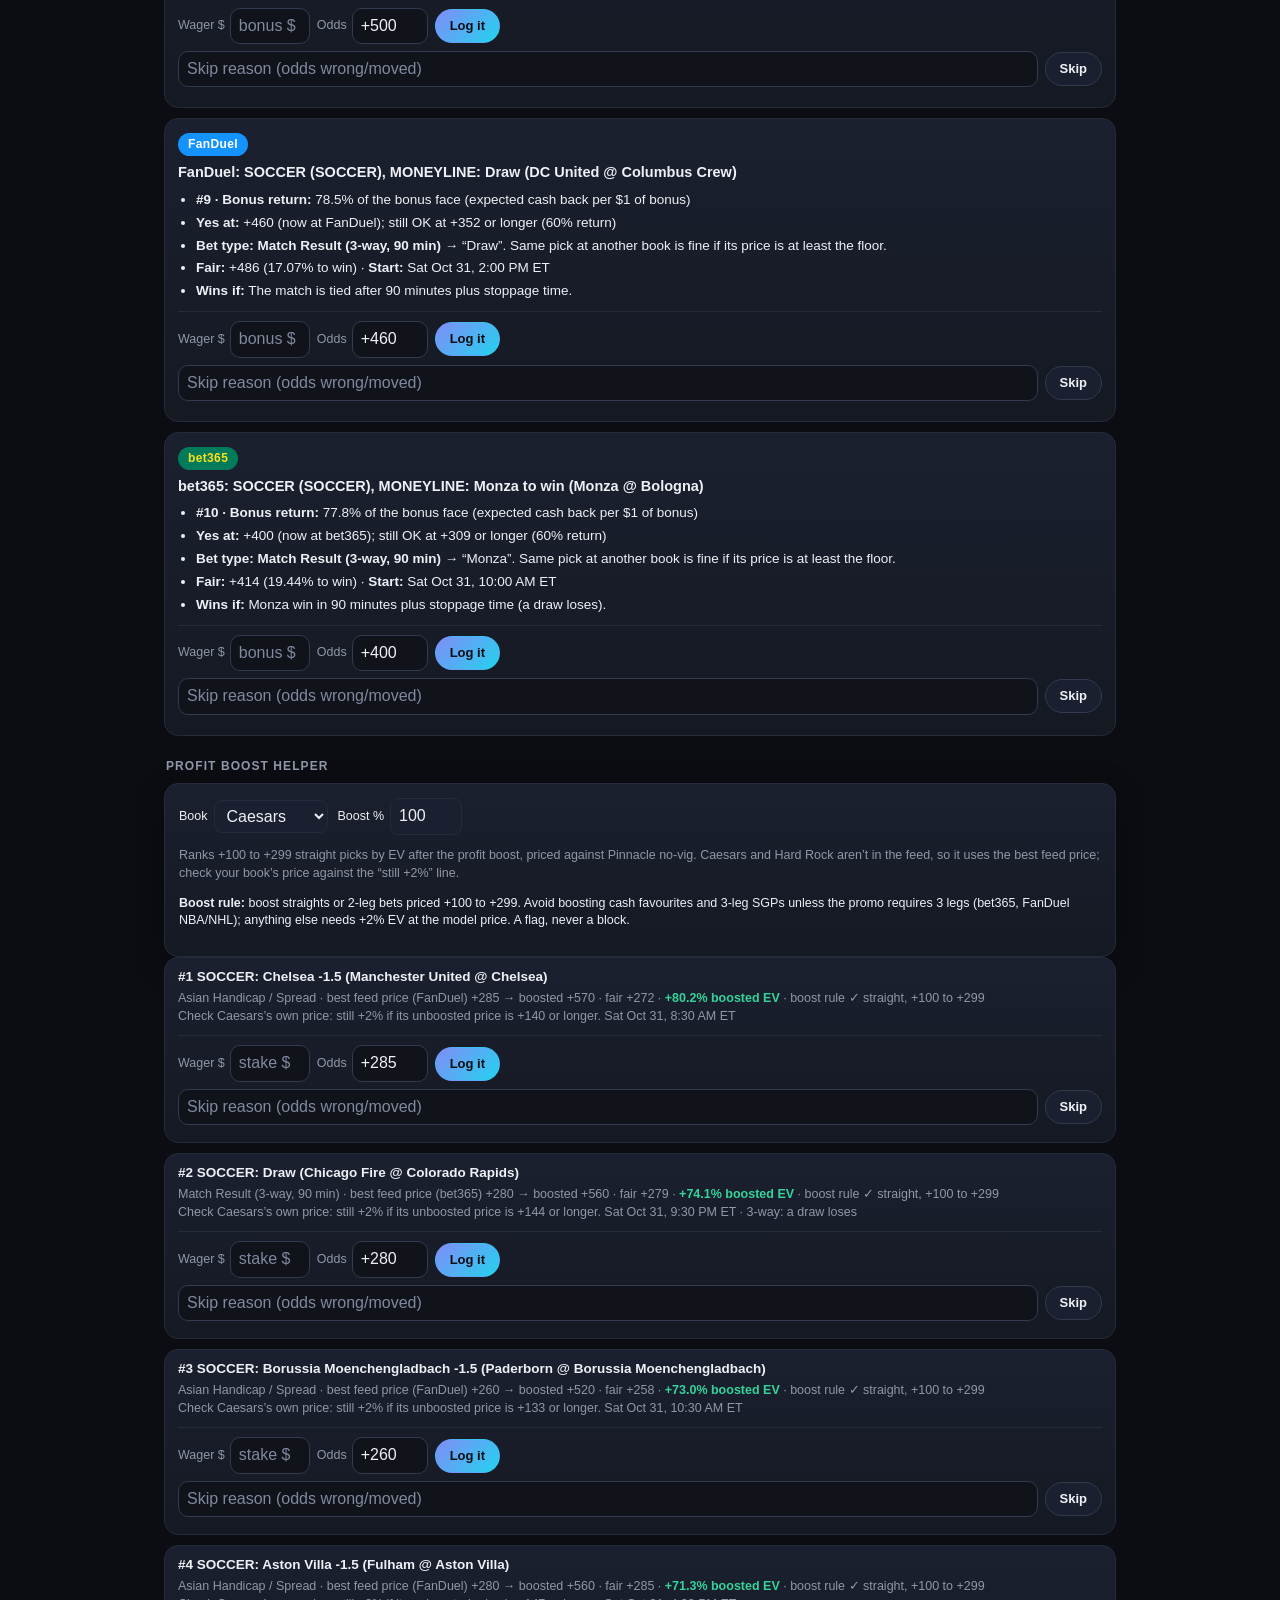
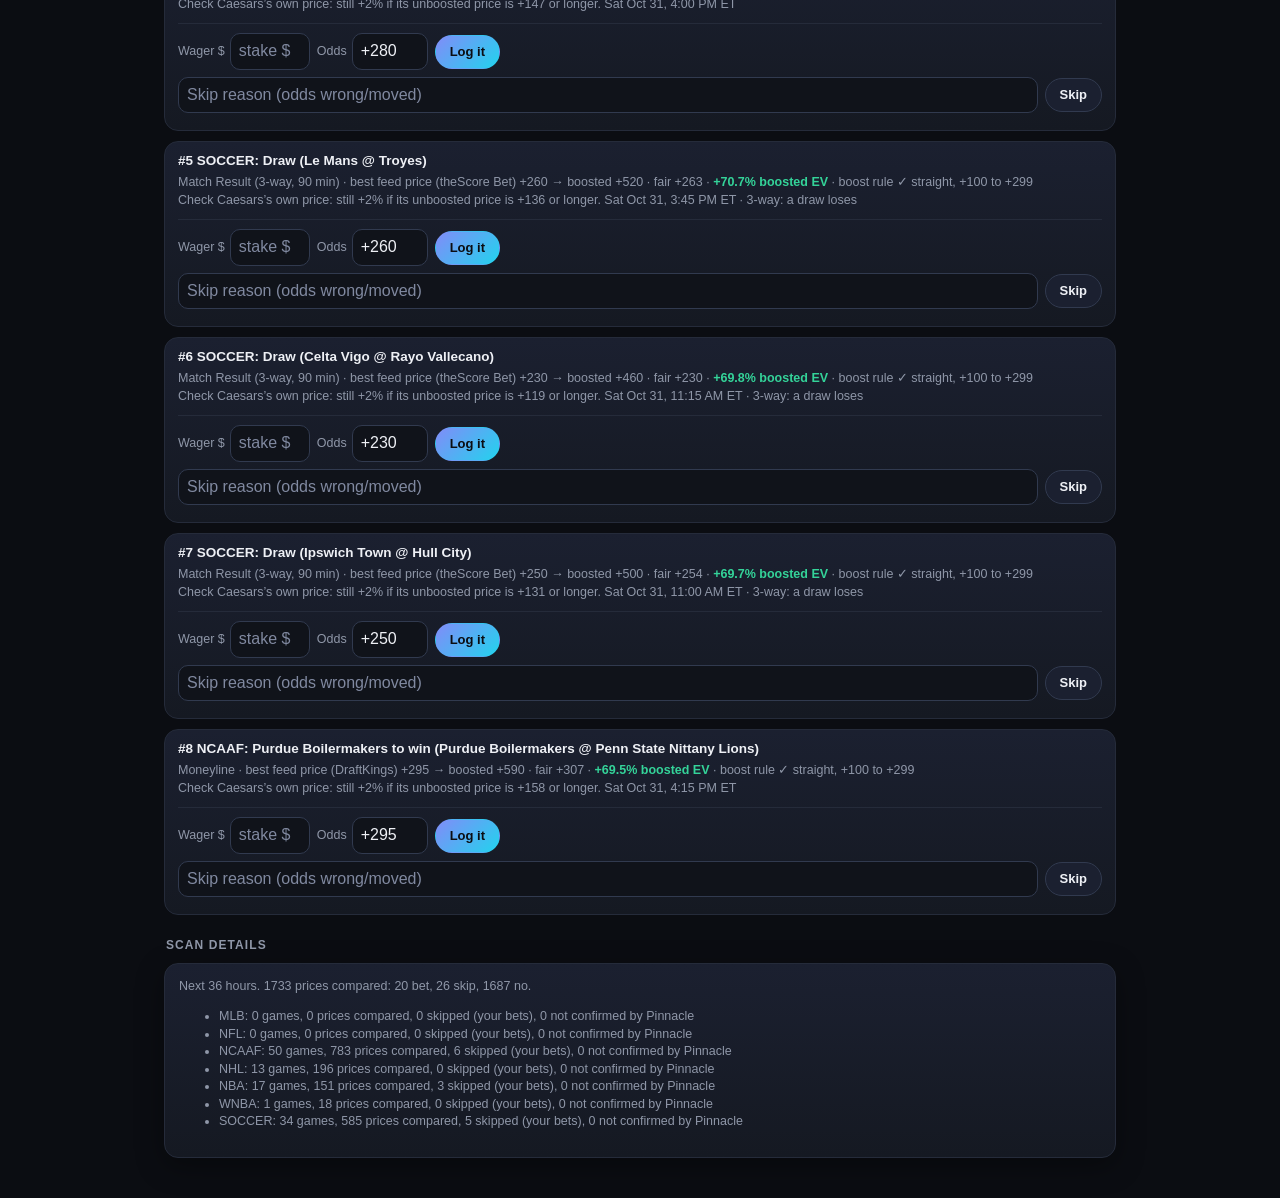
==== commit 08613ef1: "Read screenshots on the server (Supabase) so you can leave the Upload page Signed in, a picture goes" ====
--- a/finder.html
+++ b/finder.html
@@ -40,6 +40,6 @@
   <h2 class="sec-title">Scan details</h2>
   <div id="details" class="panel small muted"></div>
 </main>
-<script src="assets/vendor/supabase/supabase.js"></script><script src="assets/db.js?v=4"></script><script src="assets/outbox.js?v=1"></script><script src="assets/finder.js?v=20261023-1"></script>
+<script src="assets/vendor/supabase/supabase.js"></script><script src="assets/db.js?v=4"></script><script src="assets/outbox.js?v=2"></script><script src="assets/finder.js?v=20261023-1"></script>
 </body>
 </html>
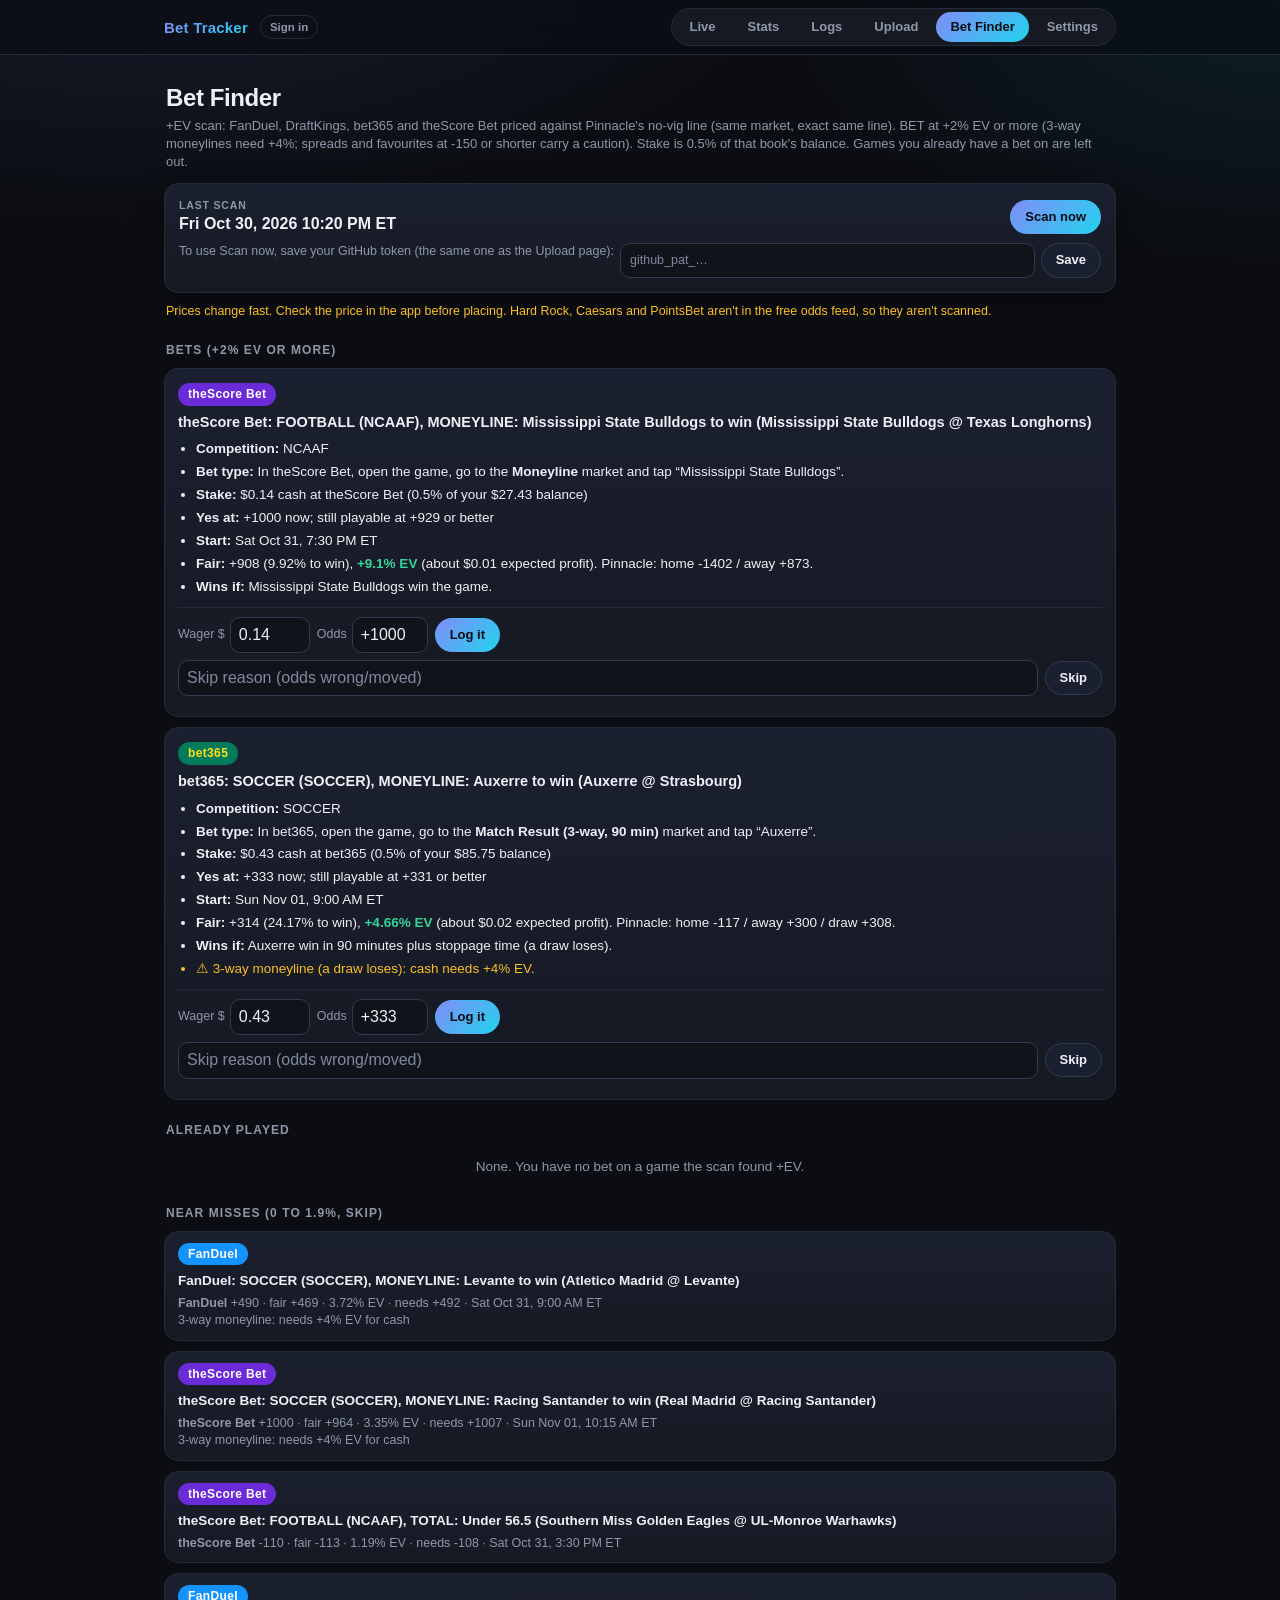
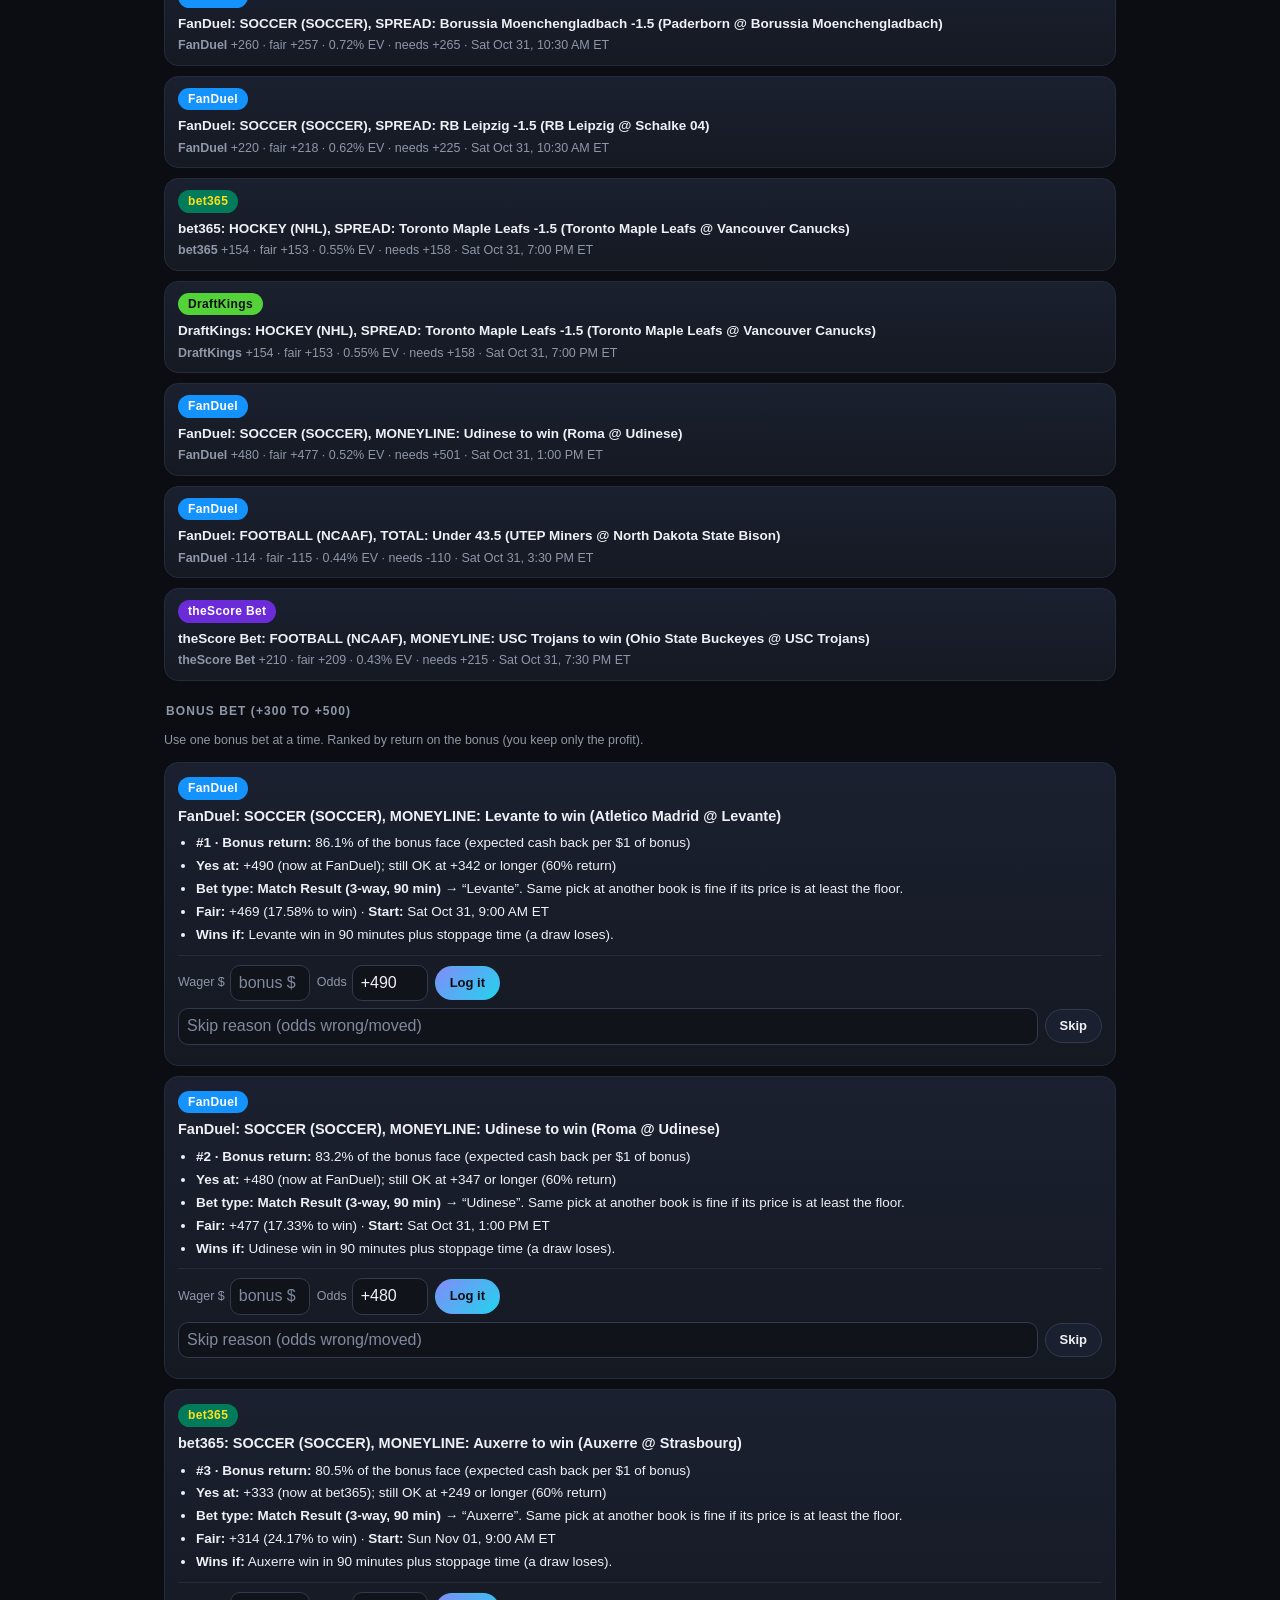
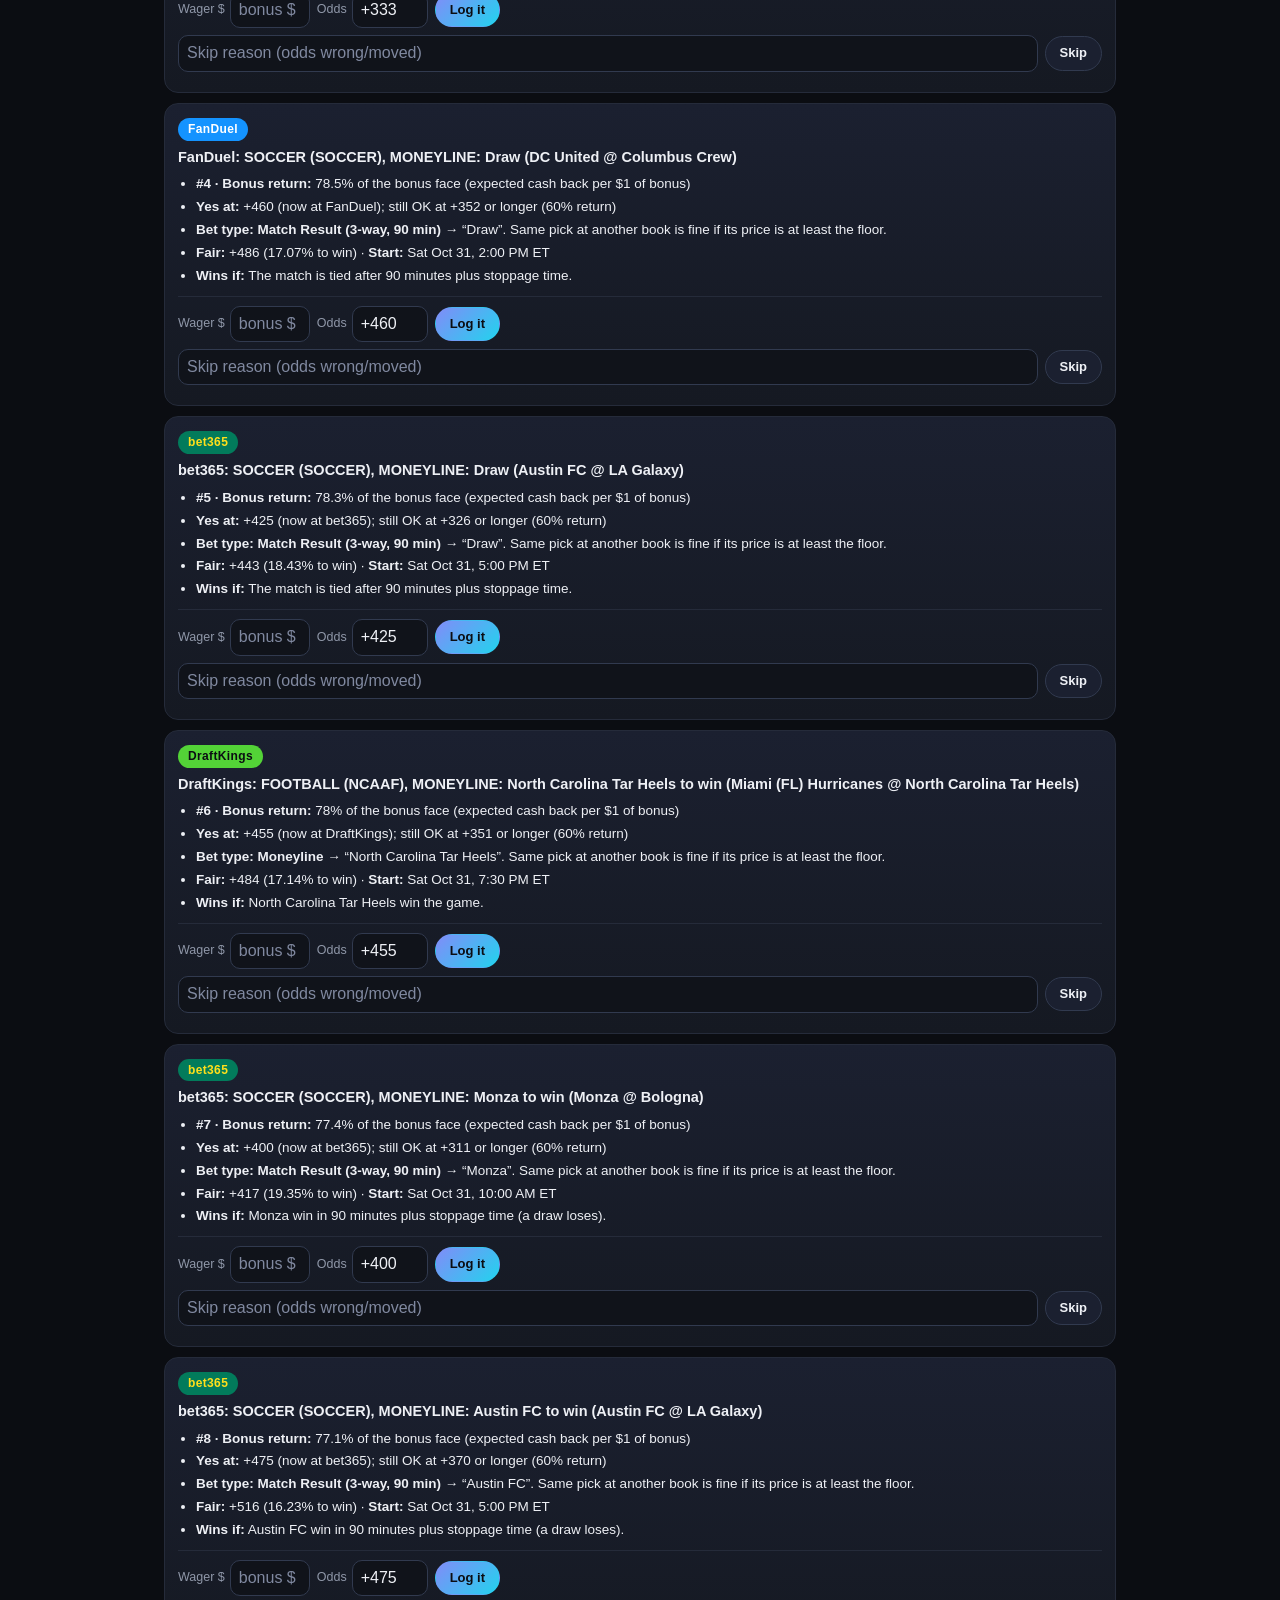
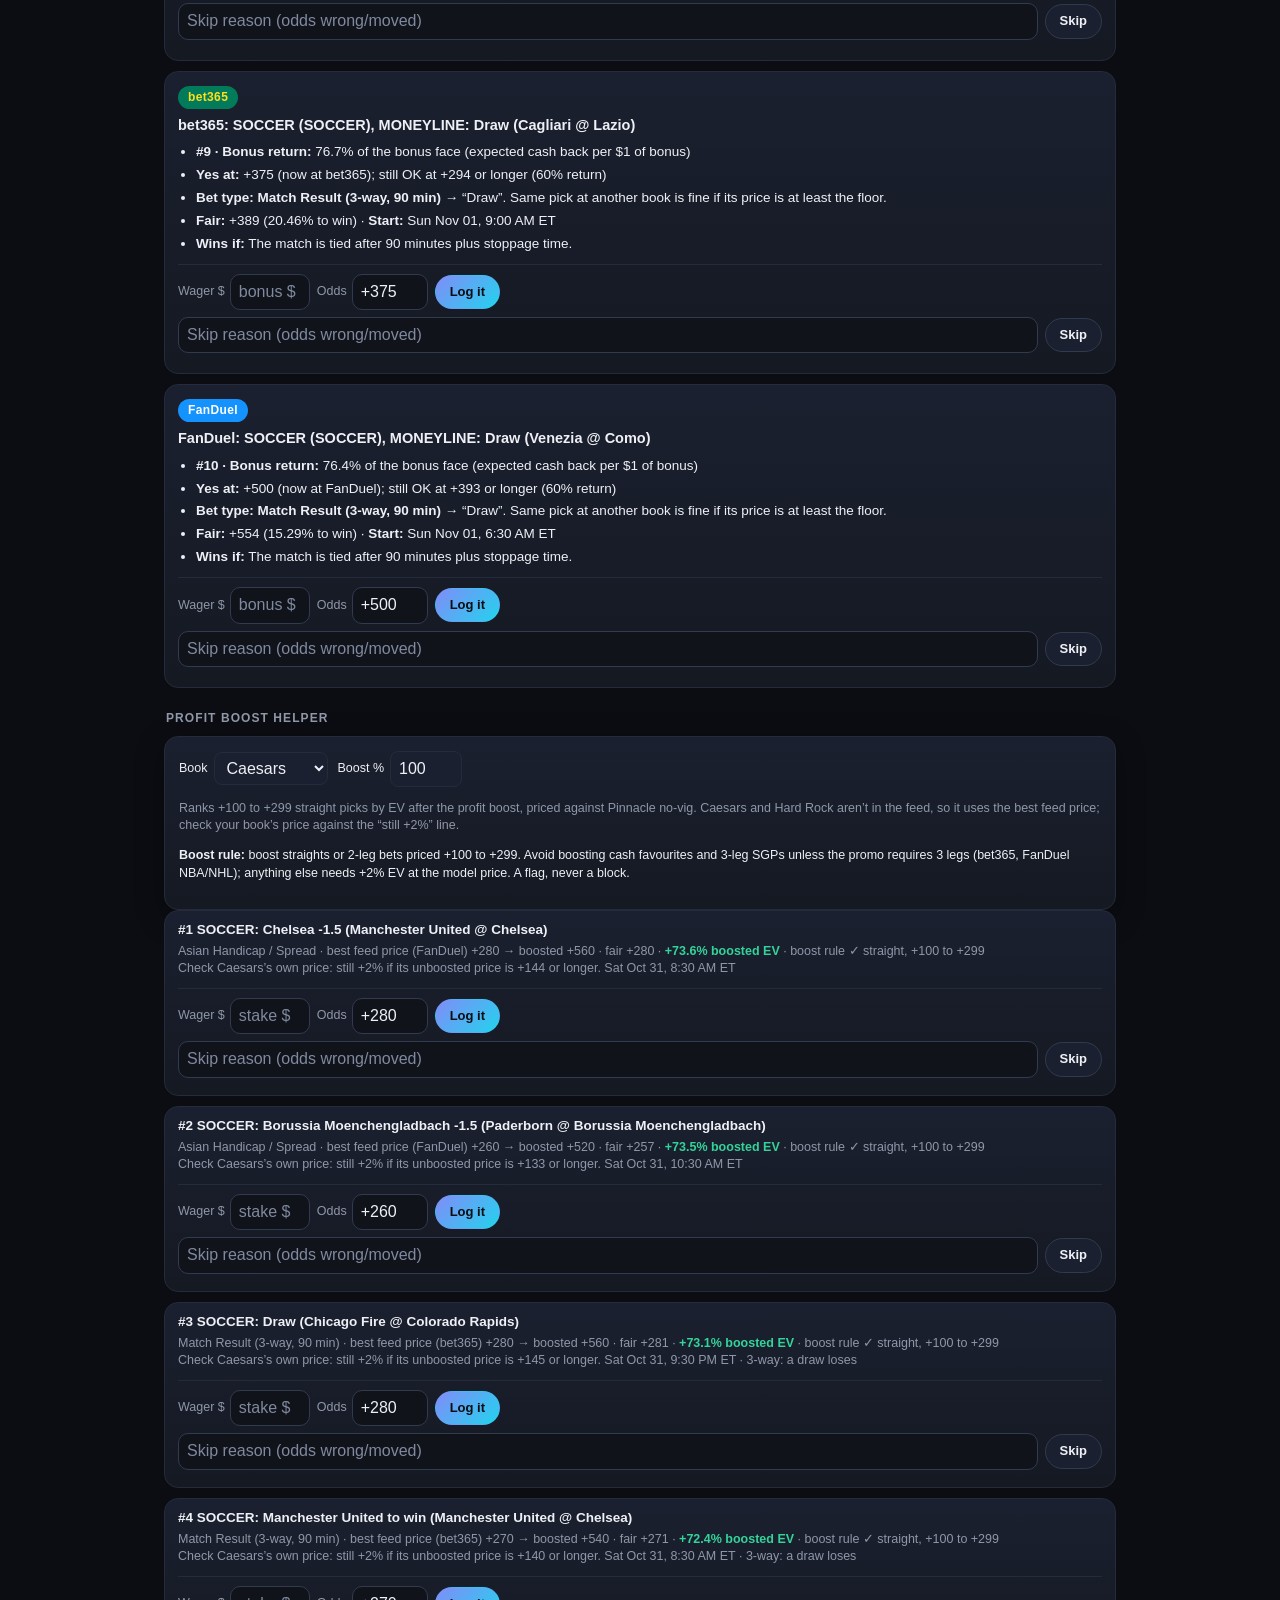
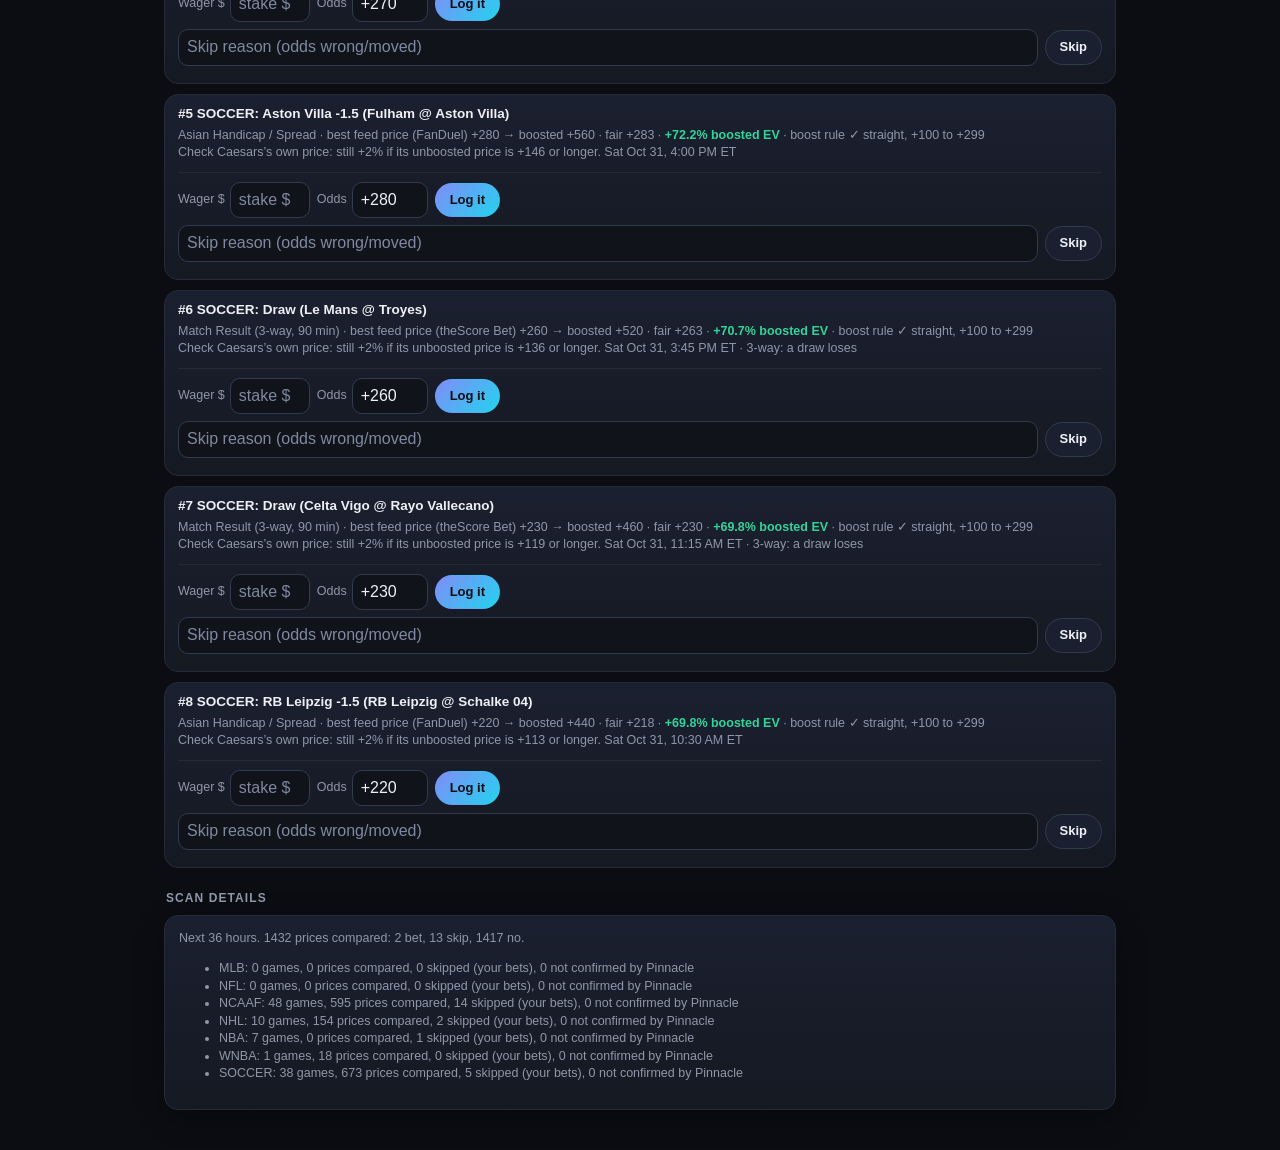
==== commit 83199a58: "Bet Finder: never re-recommend a game you already bet; list it under 'Already played' with your bet " ====
--- a/finder.html
+++ b/finder.html
@@ -9,7 +9,7 @@
 <meta http-equiv="Content-Security-Policy" content="default-src 'none'; script-src 'self'; style-src 'self' 'unsafe-inline'; img-src 'self' data:; connect-src https://jzlfbpxcqerwtiurzsmu.supabase.co 'self' https://api.github.com; base-uri 'none'; form-action 'none'">
 <title>Bet Finder · Bet Tracker</title>
 <link rel="stylesheet" href="assets/site.css?v=20261030-1">
-<link rel="stylesheet" href="assets/finder.css?v=20261022-1915">
+<link rel="stylesheet" href="assets/finder.css?v=20261031-1">
 </head>
 <body>
 <nav class="site-nav" aria-label="Primary"><div class="in"><span class="brand">Bet Tracker</span><div class="links"><a href="index.html">Live</a><a href="stats.html">Stats</a><a href="log.html">Logs</a><a href="upload.html">Upload</a><a href="finder.html" aria-current="page">Bet Finder</a><a href="settings.html">Settings</a></div></div></nav>
@@ -25,6 +25,8 @@
   <p class="warn small">Prices change fast. Check the price in the app before placing. Hard Rock, Caesars and PointsBet aren't in the free odds feed, so they aren't scanned.</p>
   <h2 class="sec-title">Bets (+2% EV or more)</h2>
   <div id="bets"></div>
+  <h2 class="sec-title">Already played</h2>
+  <div id="played"></div>
   <h2 class="sec-title">Near misses (0 to 1.9%, skip)</h2>
   <div id="near"></div>
   <h2 class="sec-title">Bonus bet (+300 to +500)</h2>
@@ -40,6 +42,6 @@
   <h2 class="sec-title">Scan details</h2>
   <div id="details" class="panel small muted"></div>
 </main>
-<script src="assets/vendor/supabase/supabase.js"></script><script src="assets/db.js?v=4"></script><script src="assets/outbox.js?v=2"></script><script src="assets/finder.js?v=20261023-1"></script>
+<script src="assets/vendor/supabase/supabase.js"></script><script src="assets/db.js?v=4"></script><script src="assets/outbox.js?v=2"></script><script src="assets/finder.js?v=20261031-1"></script>
 </body>
 </html>
--- a/assets/finder.css
+++ b/assets/finder.css
@@ -32,3 +32,6 @@
 .act .btn{white-space:normal}
 .act .a-log[data-armed="1"]{background:var(--win);color:#0b0d12}
 .pick.logged{border-color:var(--win)}.pick.skipping{opacity:.55}
+.pick.played{border-color:var(--win);opacity:.92}
+.pick.played p{margin:0 0 6px;font-size:13px;color:var(--mut)}
+.pick .tag.ok{display:inline-block;float:right;margin-left:8px;font-size:11px;font-weight:800;letter-spacing:.04em;text-transform:uppercase;color:var(--win);border:1px solid var(--win);border-radius:999px;padding:2px 8px}
